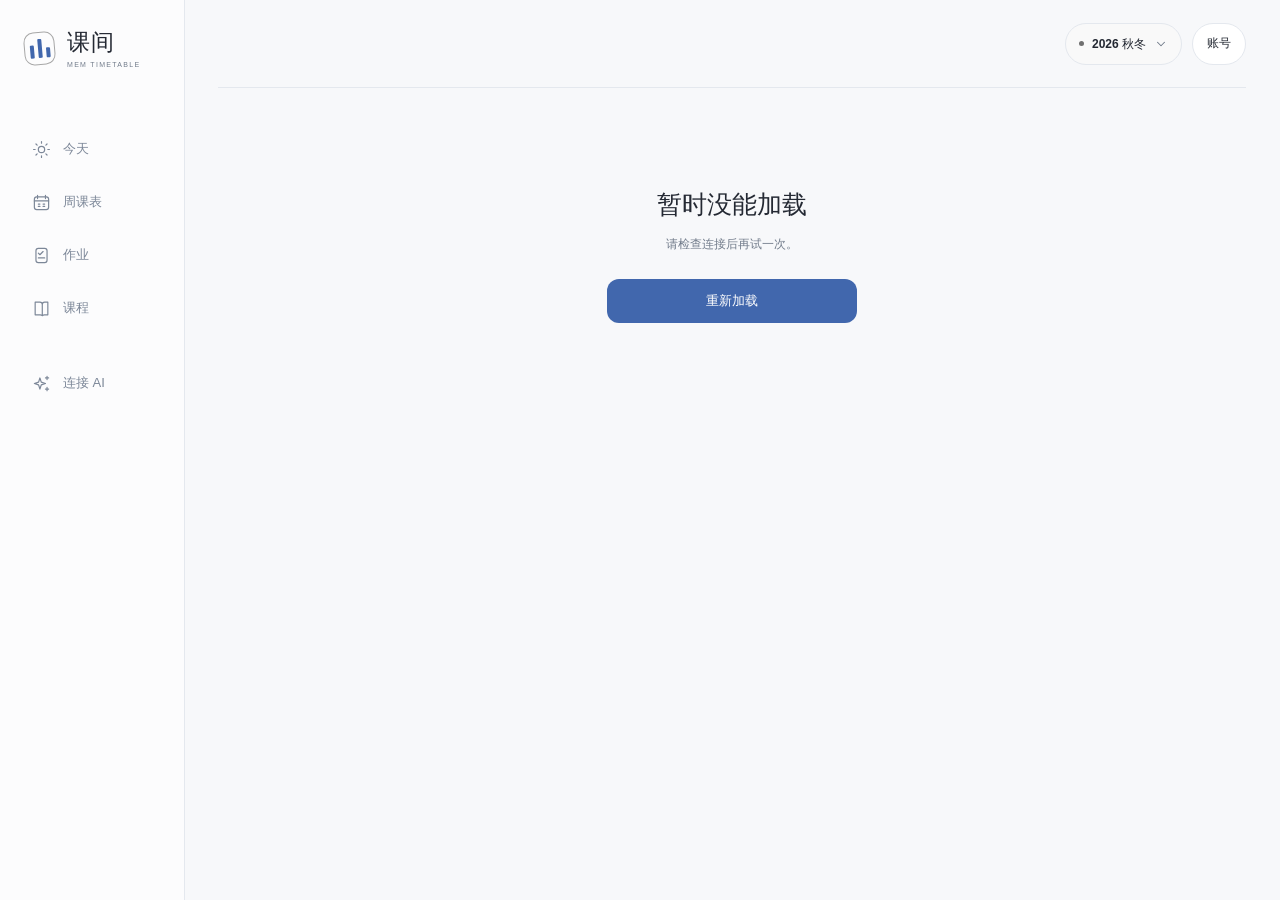
==== public/index.html @ 0477ac17 "Publish classroom assistant source with fictional demo and contribution guide" ====
<!doctype html>
<html lang="zh-CN">
<head>
  <meta charset="utf-8">
  <meta name="viewport" content="width=device-width,initial-scale=1,viewport-fit=cover">
  <meta name="theme-color" content="#f7f8fa">
  <meta name="mobile-web-app-capable" content="yes">
  <meta name="apple-mobile-web-app-capable" content="yes">
  <meta name="apple-mobile-web-app-title" content="课间">
  <meta name="apple-mobile-web-app-status-bar-style" content="default">
  <meta name="description" content="课间，个人课表与作业。">
  <meta name="robots" content="noindex,nofollow">
  <title>课间 · 班级课程助手</title>
  <link rel="icon" href="./icon.svg" type="image/svg+xml">
  <link rel="apple-touch-icon" sizes="180x180" href="./apple-touch-icon.png">
  <link rel="manifest" href="./manifest.webmanifest">
  <link rel="stylesheet" href="./styles.css">
  <link rel="stylesheet" href="./workspace.css">
  <script type="module" src="./app.mjs"></script>
</head>
<body>
  <a class="skip-link" href="#main">跳到内容</a>
  <div class="app-shell">
    <header class="app-header">
      <a href="#today" class="brand" aria-label="课间首页"><span class="brand-symbol" aria-hidden="true"><i></i><i></i><i></i></span><span>课间<small>MEM TIMETABLE</small></span></a>
      <div class="header-actions"><button class="semester-button" id="semester-button" aria-haspopup="dialog"><span class="status-dot"></span><span class="semester-label">2026 秋冬</span><svg class="tiny-chevron" aria-hidden="true" viewBox="0 0 24 24" fill="none"><path d="m6 9 6 6 6-6" stroke="currentColor" stroke-width="1.8" stroke-linecap="round" stroke-linejoin="round"/></svg></button><button id="account-button" class="account-button" data-account>账号</button></div>
    </header>
    <main id="main" tabindex="-1"><div class="loading"><span class="loading-dot"></span><p>正在加载课表…</p></div></main>
    <nav class="bottom-nav" aria-label="主导航">
      <a href="#today" data-route="today"><svg viewBox="0 0 24 24" aria-hidden="true"><circle cx="12" cy="12" r="4"/><path d="M12 2v2m0 16v2M2 12h2m16 0h2M5 5l1.5 1.5m11 11L19 19M5 19l1.5-1.5m11-11L19 5"/></svg><span>今天</span></a>
      <a href="#week" data-route="week"><svg viewBox="0 0 24 24" aria-hidden="true"><rect x="3" y="5" width="18" height="16" rx="3"/><path d="M7 3v4m10-4v4M3 10h18M8 14h2m4 0h2m-8 3h2m4 0h2"/></svg><span>周课表</span></a>
      <a href="#homework" data-route="homework"><svg viewBox="0 0 24 24" aria-hidden="true"><rect x="5" y="3" width="14" height="18" rx="3"/><path d="m8 9 2 2 4-4M8 15h8"/></svg><span>作业</span></a>
      <a href="#courses" data-route="courses"><svg viewBox="0 0 24 24" aria-hidden="true"><path d="M4 4h6a3 3 0 0 1 3 3v14a4 4 0 0 0-3-1H4V4Zm9 3a3 3 0 0 1 3-3h4v16h-4a4 4 0 0 0-3 1"/></svg><span>课程</span></a>
      <a href="#more" data-more aria-haspopup="dialog"><svg viewBox="0 0 24 24" aria-hidden="true"><circle cx="5" cy="12" r="1"/><circle cx="12" cy="12" r="1"/><circle cx="19" cy="12" r="1"/></svg><span>更多</span></a>
      <a href="#ai" data-route="ai" data-ai-nav><svg viewBox="0 0 24 24" aria-hidden="true"><path d="m10 5 1.7 5.3L17 12l-5.3 1.7L10 19l-1.7-5.3L3 12l5.3-1.7L10 5ZM19 3v4m-2-2h4m-2 12v4m-2-2h4"/></svg><span>连接 AI</span></a>
      <a href="#manage" data-route="manage" data-management hidden><svg viewBox="0 0 24 24" aria-hidden="true"><rect x="3" y="3" width="7" height="7" rx="2"/><rect x="14" y="3" width="7" height="7" rx="2"/><rect x="3" y="14" width="7" height="7" rx="2"/><rect x="14" y="14" width="7" height="7" rx="2"/></svg><span>课程管理</span></a>
    </nav>
  </div>
  <dialog id="detail-dialog" aria-labelledby="dialog-title"><div id="dialog-body"></div></dialog>
  <div id="hw-toast" role="status" aria-live="polite" hidden></div>
  <noscript><p>请开启 JavaScript 以查看课程表。</p></noscript>
</body>
</html>
---- public/styles.css ----
:root{--paper:#f7f8fa;--surface:#fdfdfd;--ink:#2a2a2a;--muted:#777777;--line:#e1e1e1;--primary:#252830;--soft:#ebebeb;--accent:#b5b5b5;--radius:22px;font-family:-apple-system,BlinkMacSystemFont,"SF Pro Text","PingFang SC","Microsoft YaHei",sans-serif;color:var(--ink);background:var(--paper);font-synthesis:none;-webkit-font-smoothing:antialiased;text-rendering:optimizeLegibility}
*{box-sizing:border-box}body{margin:0}button,input,a{-webkit-tap-highlight-color:transparent}button,input{font:inherit}button,a{touch-action:manipulation}button{cursor:pointer;color:inherit}button{border:0;background:none}a{color:inherit;text-decoration:none}button:disabled{opacity:.3;cursor:default}button:focus-visible,a:focus-visible,summary:focus-visible,input:focus-visible{outline:3px solid #727272;outline-offset:4px}button:hover:not(:disabled){filter:brightness(.985)}h1,h2,h3,p{margin:0}svg{flex-shrink:0}button{text-align:left}.icon{width:20px;height:20px;vertical-align:middle}.app-shell{width:min(1080px,100%);margin:auto;padding:0 44px}.app-header{display:flex;align-items:center;justify-content:space-between;padding:32px 0 30px;border-bottom:1px solid var(--line)}.brand{display:flex;align-items:center;gap:12px;font-size:23px;font-weight:680;letter-spacing:1px;line-height:1.25}.brand small{display:block;font-size:8px;font-weight:500;letter-spacing:1.7px;margin-top:4px;color:var(--muted)}.brand-symbol{width:35px;height:35px;border:1px solid #a7a7a7;border-radius:10px;display:flex;align-items:flex-end;justify-content:center;gap:4px;padding-bottom:6px;transform:rotate(-5deg)}.brand-symbol i{display:block;width:4px;height:13px;background:var(--primary);border-radius:1px}.brand-symbol i:nth-child(2){height:19px}.brand-symbol i:nth-child(3){height:10px}.semester-button{border:1px solid var(--line);border-radius:50px;background:#f9f9f9;display:flex;align-items:center;gap:8px;padding:10px 13px;min-height:42px;font-size:12px;font-weight:550}.status-dot{width:5px;height:5px;background:#707070;border-radius:50%}.tiny-chevron{font-size:17px;color:var(--muted);margin-top:-4px;margin-left:3px}main{padding-bottom:130px;outline:none}.page-intro{padding:38px 0 27px}.date-eyebrow{display:flex;justify-content:space-between;align-items:center;font-size:12px;color:var(--muted);letter-spacing:.3px;margin-bottom:16px}.date-eyebrow>span:last-child{font-size:11px}.dot-sep{padding:0 9px;color:#a8a8a8}.page-intro h1{font-size:36px;font-weight:630;line-height:1.45;letter-spacing:-1px}.page-intro>p{margin-top:8px;font-size:14px;color:var(--muted);line-height:1.8}.home-layout{display:grid;grid-template-columns:minmax(0,1.12fr) minmax(0,1fr);gap:38px}.next-card{display:block;width:100%;padding:27px 28px 21px;border-radius:var(--radius);background:var(--primary);color:#f1f1f1;box-shadow:0 14px 30px -25px #2a2a2a;position:relative;overflow:hidden;transition:transform .2s}.next-card:hover{transform:translateY(-2px);filter:none!important;background:#30343d}.next-top{display:flex;justify-content:space-between;align-items:center;gap:12px;margin-bottom:24px}.eyebrow{font-size:10px;letter-spacing:1.4px;font-weight:600;color:var(--muted)}.eyebrow.light{color:#d5d5d5;letter-spacing:1px;font-size:12px;font-weight:500}.label-en{font-size:9px;opacity:.55;letter-spacing:1.1px;padding-left:4px}.next-badge{font-size:11px;border:1px solid #7676767d;padding:6px 10px;border-radius:30px;white-space:nowrap;color:#dfdfdf;display:flex;align-items:center;gap:5px}.next-name{display:block;max-width:100%;font-size:27px;line-height:1.5;letter-spacing:.1px;font-weight:600;text-wrap:pretty}.next-date{display:flex;gap:10px;flex-wrap:wrap;font-size:12px;color:#c8c8c8;margin-top:10px}.next-date span+span:before{content:'·';margin-right:10px;opacity:.6}.next-divider{display:block;height:1px;background:#656565a6;margin:27px 0 21px}.next-facts{display:grid;grid-template-columns:1.15fr 1fr;gap:18px}.fact-label{display:flex;gap:5px;align-items:center;color:#bdbdbd;font-size:10px;margin-bottom:8px;letter-spacing:.4px}.fact-label .icon{width:13px;height:13px}.hero-time{font-variant-numeric:tabular-nums;font-size:25px;line-height:1.4;font-weight:450;letter-spacing:-.6px;white-space:nowrap}.hero-time small{font-size:14px;color:#dbdbdb;font-weight:400;display:block;letter-spacing:0;margin-top:0}.hero-place{display:block;font-size:21px;font-weight:500;line-height:1.55;white-space:nowrap;letter-spacing:.1px}.next-bottom{display:flex;align-items:center;justify-content:space-between;margin-top:20px;color:#c2c2c2;font-size:11px}.round-arrow{width:30px;height:30px;border-radius:50%;display:grid;place-items:center;background:#6262624d;color:#dfdfdf}.round-arrow .icon{width:16px;height:16px}.section-heading{display:flex;align-items:center;justify-content:space-between;gap:10px}.section-heading h2,.section-heading h3{font-size:17px;font-weight:600;letter-spacing:-.3px}.section-heading h2 small{font-size:11px;color:var(--muted);font-weight:400;margin-left:10px}.section-heading>span{font-size:12px;color:var(--muted)}.text-link{display:inline-flex;align-items:center;gap:5px;font-size:12px;color:var(--primary);min-height:32px;padding:0}.text-link .icon{width:15px;height:15px}.week-preview{padding-top:2px}.week-date-range{font-size:11px;color:var(--muted);margin-top:6px}.weekend-tiles{display:grid;grid-template-columns:repeat(3,1fr);gap:10px;margin-top:19px}.day-tile{display:flex;flex-direction:column;align-items:center;border:1px solid var(--line);border-radius:14px;background:var(--surface);padding:13px 4px 12px;min-width:0;transition:border-color .15s,transform .15s}.day-tile:hover{border-color:#b5b5b5;transform:translateY(-2px)}.day-tile>span:first-child{font-size:11px;color:var(--muted)}.day-tile strong{font-size:33px;line-height:1.3;font-weight:400;font-family:Georgia,"Times New Roman",serif;font-variant-numeric:lining-nums tabular-nums;margin-top:6px}.tile-dots{display:flex;gap:4px;height:13px;align-items:center;margin-top:4px}.tile-dots i,.strip-dots i{height:4px;width:4px;border-radius:50%}.day-tile small{font-size:10px;color:var(--muted);margin-top:5px}.today-tile{border-color:#676767;background:#eeeeee}.quiet-caption{font-size:10px;color:#909090;margin-top:13px;line-height:1.7;text-align:center}.quiet-caption span{margin:0 8px}.online-notice{display:flex;align-items:center;gap:13px;width:100%;margin-top:27px;padding:20px 0;border-top:1px solid var(--line);border-bottom:1px solid var(--line)}.notice-icon{display:grid;place-items:center;width:38px;height:38px;background:#e8e8e8;border-radius:12px;color:#6d6d6d}.notice-icon .icon{width:19px;height:19px}.online-notice>span:nth-child(2){flex:1;min-width:0}.online-notice strong{font-size:13px;font-weight:550;display:block}.online-notice small{font-size:11px;color:var(--muted);display:block;margin-top:5px}.online-notice>.icon{width:14px;height:14px;color:#9e9e9e}.source-footer{margin-top:21px;font-size:10px;color:#939393;line-height:1.8}.source-footer span{font-size:9px;color:#9f9f9f}.bottom-nav{position:fixed;bottom:max(20px,env(safe-area-inset-bottom));left:50%;transform:translateX(-50%);z-index:20;display:flex;width:360px;border:1px solid #e3e3e3d6;border-radius:23px;background:#fdfdfdee;backdrop-filter:blur(16px);box-shadow:0 10px 40px -18px #2929293b;padding:7px 14px;gap:9px}.bottom-nav>a{flex:1;display:flex;flex-direction:column;justify-content:center;align-items:center;gap:5px;min-height:49px;color:#909090;border-radius:14px;font-size:10px;font-weight:500;transition:background .15s,color .15s}.bottom-nav svg{width:20px;height:20px;stroke:currentColor;stroke-width:1.5;stroke-linecap:round;stroke-linejoin:round;fill:none}.bottom-nav>a.active{background:#edf2ff;color:#315fc4}.bottom-nav>a.active svg{stroke-width:1.9}.heading-dot{color:#959595;margin-left:3px}.week-intro .eyebrow,.courses-intro .eyebrow{margin-bottom:8px;font-size:9px;letter-spacing:1.9px}.week-toolbar{display:flex;justify-content:space-between;align-items:center;padding:14px 0 20px;border-bottom:1px solid var(--line);gap:10px}.week-toolbar>div:first-child>strong{font-size:17px;font-weight:550;display:block;letter-spacing:-.3px}.week-toolbar>div:first-child>span{font-size:11px;color:var(--muted);display:block;margin-top:8px}.week-controls{display:flex;align-items:center;gap:4px}.icon-button{height:40px;width:40px;display:inline-flex;align-items:center;justify-content:center;flex-shrink:0;border-radius:50%}.icon-button:hover{background:#e6e6e6}.icon-button .icon{width:18px;height:18px}.plain-button{height:40px;font-size:12px;white-space:nowrap;padding:0 8px}.day-strip{display:grid;grid-template-columns:repeat(7,minmax(0,1fr));gap:8px;padding:19px 0 23px;border-bottom:1px solid var(--line)}.strip-day{border:1px solid transparent;border-radius:14px;min-height:91px;display:flex;flex-direction:column;align-items:center;justify-content:center;gap:9px}.strip-day>span:first-child{font-size:11px;color:var(--muted)}.strip-day strong{font-size:23px;font-weight:450;line-height:1.1;font-variant-numeric:tabular-nums}.strip-day.is-today{border-color:#bababa}.strip-day.selected{background:#315fc4;color:#fff;border-color:#315fc4}.strip-day.selected>span:first-child{color:#cccccc}.strip-day:hover:not(.selected){background:#ededed}.strip-dots{display:flex;align-items:center;justify-content:center;gap:3px;height:5px}.strip-dots i{background:var(--dot-color)}.strip-day.selected .strip-dots i{background:#d0d0d0}.strip-dots i.no-dot{visibility:hidden}.week-list-label{display:flex;align-items:center;justify-content:space-between;margin:21px 0 9px;font-size:12px;color:var(--muted)}.week-list-label b{margin-left:10px;font-size:11px;font-weight:400;color:#949494}.filter-pill{border:1px solid var(--line);border-radius:20px;padding:7px 14px;font-size:11px;min-height:33px}.filter-pill.selected{background:#edf2ff;border-color:#edf2ff;color:#315fc4}.agenda-group{display:grid;grid-template-columns:135px minmax(0,1fr);border-bottom:1px solid var(--line);padding:24px 0}.agenda-date{display:flex;flex-wrap:wrap;gap:7px;align-content:flex-start;align-items:center}.agenda-date>span:first-child{width:100%;font-family:Georgia,serif;font-size:26px;color:#686868;letter-spacing:0;font-weight:400}.agenda-date>span:first-child span{font-size:15px;padding:0 4px;color:#ababab}.agenda-date h2{font-size:12px;font-weight:500;margin-top:5px}.agenda-date>small{display:block;width:100%;color:#909090;font-size:10px;margin-top:3px}.today-badge{font-size:9px;background:var(--soft);color:var(--primary);padding:3px 6px;border-radius:5px}.lesson-row{display:flex;width:100%;min-width:0;padding:15px 3px;gap:15px;align-items:stretch;border-radius:8px;transition:background .15s}.lesson-row+.lesson-row{border-top:1px solid #e4e4e480}.lesson-row:hover{background:#eeeeee50}.lesson-time{display:flex;flex-direction:column;align-items:flex-start;gap:6px;width:45px;flex-shrink:0;font-variant-numeric:tabular-nums;padding-top:2px}.lesson-time strong{font-size:15px;font-weight:550;letter-spacing:-.4px}.lesson-time small{font-size:11px;color:#8e8e8e}.lesson-line{width:3px;background:var(--course-color);opacity:.65;flex-shrink:0;border-radius:4px;min-height:53px}.lesson-info{flex:1;min-width:0}.lesson-title{display:block;font-size:16px;font-weight:550;line-height:1.55;letter-spacing:-.3px;overflow-wrap:anywhere}.lesson-meta{display:flex;align-items:center;flex-wrap:wrap;gap:6px;font-size:11px;color:var(--muted);margin-top:7px;line-height:1.5}.lesson-meta>span{color:#a1a1a1}.lesson-extra{display:block;font-size:10px;color:#999999;margin-top:5px}.lesson-tail{color:#a3a3a3;display:flex;align-items:center;justify-content:center;width:15px;flex-shrink:0}.lesson-tail .icon{width:15px;height:15px}.is-past{opacity:.58}.live-label{font-size:10px;color:var(--primary);writing-mode:vertical-rl;letter-spacing:1px}.live-dot{width:5px;height:5px;background:#c0c0c0;border-radius:50%}.today-agenda{margin-top:20px}.today-agenda .lesson-row{padding:17px 0}.today-agenda .lesson-title{font-size:14px}.today-agenda .section-heading{padding:8px 0}.semester-jump{display:flex;align-items:center;gap:9px;width:100%;padding:22px 0;color:var(--muted);font-size:11px}.semester-jump .icon{width:16px;height:16px}.semester-jump span{flex:1}.empty-state{text-align:center;padding:55px 20px 45px}.empty-symbol{display:grid;place-items:center;width:64px;height:64px;border:1px solid #d8d8d8;border-radius:50%;margin:0 auto 21px;background:#efefef;color:#8b8b8b;transform:rotate(-7deg)}.empty-symbol .icon{width:28px;height:28px}.empty-state h2{font-size:22px;font-weight:500}.empty-state p{font-size:12px;color:var(--muted);line-height:1.9;margin:12px 0 23px}.secondary-button,.primary-button{display:flex;align-items:center;justify-content:center;gap:8px;border-radius:12px;min-height:47px;font-size:12px;padding:12px 18px;font-weight:500}.secondary-button{border:1px solid #d5d5d5;background:#efefef}.primary-button{background:var(--primary);color:#f3f3f3;width:100%}.primary-button .icon,.secondary-button .icon{width:17px;height:17px}.empty-state .secondary-button{margin:auto;width:fit-content}.no-week{padding:28px 8px;text-align:center;border:1px solid var(--line);border-radius:16px;margin-top:20px}.empty-calendar{color:#8e8e8e}.no-week p{font-size:12px;color:var(--muted);margin:12px 0}.finished-panel{border:1px solid #d9d9d9;border-radius:var(--radius);padding:33px 26px;background:#ebebeb}.finished-panel>.icon{height:30px;width:30px;color:#808080}.finished-panel h2{font-size:27px;margin:25px 0 13px;font-weight:550}.finished-panel p{font-size:13px;line-height:1.9;color:var(--muted)}.finished-panel .text-link{margin-top:20px}.courses-intro h1{font-size:32px}.courses-layout{display:grid;grid-template-columns:minmax(0,1fr) 265px;gap:50px}.search-box{display:flex;align-items:center;gap:10px;padding:12px 15px;border:1px solid var(--line);border-radius:13px;background:var(--surface);min-height:47px}.search-box .icon{width:17px;height:17px;color:#8c8c8c}.search-box input{border:none;background:transparent;width:100%;min-width:0;outline:none;color:var(--ink);font-size:13px;line-height:1.5}.search-box input::placeholder{color:#999999}.search-box:focus-within{border-color:#858585;box-shadow:0 0 0 2px #85858520}.search-box input:focus-visible{outline:none}.course-list{margin-top:14px}.course-item{display:flex;align-items:center;width:100%;padding:24px 0;border-bottom:1px solid var(--line);gap:14px}.course-monogram{height:43px;width:43px;border-radius:12px;background:var(--course-soft);color:var(--course-color);display:grid;place-items:center;font-size:18px;font-family:"Songti SC","STSong",serif;flex-shrink:0}.course-body{min-width:0;flex:1}.course-item-title{font-size:15px;font-weight:550;display:block;line-height:1.5}.course-item-meta{font-size:11px;color:var(--muted);margin-top:6px;display:flex;align-items:center;flex-wrap:wrap;gap:7px;line-height:1.5}.course-item-meta>span{color:#b4b4b4}.course-next{font-size:10px;color:#919191;margin-top:8px;display:block}.course-item-tail{display:flex;flex-direction:column;align-items:flex-end;gap:14px;flex-shrink:0}.course-item-tail .icon{width:14px;height:14px;color:#aaaaaa}.course-item-tail small{font-size:9px;color:#929292;white-space:nowrap}.semester-summary{padding:24px;border-radius:18px;background:#ececec;height:fit-content}.summary-numbers{margin-top:20px}.summary-numbers strong{font-family:Georgia,serif;font-size:50px;font-weight:400;line-height:1.3;color:#4a4a4a}.summary-numbers strong>span{font-family:-apple-system,BlinkMacSystemFont,sans-serif;font-size:16px;color:#8f8f8f;margin-left:9px}.summary-numbers p{font-size:11px;color:var(--muted);margin-top:5px}.progress-track{height:4px;overflow:hidden;border-radius:10px;background:#dadada;margin:19px 0}.progress-track i{height:100%;display:block;background:#7e7e7e}.summary-note{font-size:10px;line-height:1.9;color:#8b8b8b}.semester-summary .secondary-button{margin-top:24px;width:100%;padding:11px 9px}.export-caption{font-size:9px;line-height:1.8;color:#959595;margin-top:9px;text-align:center}.search-empty{padding:38px 12px;text-align:center}.search-empty h2{font-size:18px;font-weight:500}.search-empty p{font-size:12px;color:var(--muted);margin-top:10px}.loading{min-height:400px;display:flex;align-items:center;justify-content:center;gap:9px;color:var(--muted);font-size:13px}.loading-dot{width:7px;height:7px;border-radius:50%;background:#808080;animation:pulse 1s alternate infinite}.error-state{padding-top:80px}.error-state h1{font-size:25px;margin-top:20px}.error-state .primary-button{max-width:250px;margin:auto}.skip-link{position:fixed;top:-60px;left:20px;background:var(--primary);color:white;padding:12px;z-index:100}.skip-link:focus{top:12px}
dialog{border:1px solid #dfdfdf;border-radius:26px;background:var(--surface);color:var(--ink);width:min(520px,calc(100% - 32px));max-height:calc(100dvh - 60px);padding:0;box-shadow:0 24px 80px #21212133;overscroll-behavior:contain}dialog::backdrop{background:#1d1d1d55;backdrop-filter:blur(3px)}body.dialog-open{overflow:hidden}.course-detail,.semester-detail{padding:17px 27px 25px}.dialog-top{display:flex;align-items:center;justify-content:space-between;padding-bottom:16px}.dialog-top .eyebrow{font-size:11px;letter-spacing:1px}.dialog-top .icon-button{background:#eeeeee;width:34px;height:34px}.detail-heading .course-monogram{margin-bottom:16px;width:42px;height:42px}.detail-heading h2{font-size:26px;font-weight:600;line-height:1.5;letter-spacing:-.7px}.detail-heading>p{font-size:12px;color:var(--muted);margin-top:10px}.detail-heading>p>span:not(.online-tag){margin:0 8px;color:#acacac}.selected-lesson{padding:18px;border:1px solid var(--line);border-radius:15px;margin-top:23px;background:var(--course-soft)}.selected-top{display:flex;align-items:center;justify-content:space-between;gap:8px;font-size:11px;color:#6a6a6a}.selected-top small{font-size:10px;white-space:nowrap}.selected-lesson>strong{display:block;font-size:28px;line-height:1.5;font-weight:500;letter-spacing:-.5px;margin:12px 0 5px;font-variant-numeric:tabular-nums}.selected-lesson>p{font-size:13px;display:flex;align-items:center;gap:5px}.selected-lesson>p>.icon{width:14px;height:14px;color:var(--course-color)}.practice-explanation{font-size:11px;color:#727272;line-height:1.9;display:block;margin-top:10px}.practice-panel>strong{font-size:23px}.meeting-section{margin-top:27px}.meeting-section .section-heading h3{font-size:14px}.meeting-section .section-heading>span{font-size:10px}.meeting-grid{display:grid;grid-template-columns:1fr 1fr;gap:9px;margin-top:14px}.meeting-date{padding:12px;border:1px solid var(--line);background:#f9f9f9;border-radius:10px;display:flex;align-items:center;justify-content:space-between;gap:5px;min-width:0}.meeting-date.chosen{border-color:var(--course-color);background:var(--course-soft)}.meeting-date strong{font-size:19px;font-weight:500;font-variant-numeric:tabular-nums;display:block}.meeting-date small{font-size:9px;color:var(--muted);display:block;margin-top:4px}.meeting-label{font-size:10px;color:var(--muted);display:flex;align-items:center;gap:3px;white-space:nowrap}.meeting-label .icon{width:12px;height:12px}.meeting-date.past{opacity:.5}.source-note{border-top:1px solid var(--line);margin-top:24px;padding-top:15px}.source-note summary{font-size:11px;cursor:pointer;line-height:2}.source-note summary>span{font-size:9px;color:#929292;margin-left:9px}.source-note p{font-size:11px;line-height:1.9;color:var(--muted);margin-top:10px;padding:11px 13px;background:#f2f2f2;border-radius:8px}.export-course{margin-top:22px}.detail-footnote{font-size:9px;color:#929292;text-align:center;line-height:1.8;margin-top:13px}.online-tag{font-size:10px;background:#eeeeee;border-radius:5px;padding:4px 6px;margin-left:9px;color:#767676}.online-detail{padding:26px 22px;background:var(--course-soft);border-radius:16px;margin-top:24px;text-align:center}.online-detail>.icon{width:32px;height:32px;color:var(--course-color)}.online-detail h3{font-size:17px;font-weight:500;margin:15px 0 10px}.online-detail p{font-size:12px;color:var(--muted);line-height:1.9}.no-dates{font-size:11px;color:var(--muted);line-height:1.8;margin-top:14px}.semester-detail h2{font-size:29px;font-weight:580;letter-spacing:-.8px;line-height:1.5}.semester-subtitle{font-size:11px;color:var(--muted);margin-top:11px}.semester-week-list{margin-top:21px}.semester-week-list>button{display:flex;align-items:center;gap:14px;width:100%;padding:18px 0;border-bottom:1px solid var(--line)}.week-index{font-family:Georgia,serif;font-size:23px;color:#999999;width:28px;flex-shrink:0}.semester-week-list>button>span:nth-child(2){flex:1;min-width:0}.semester-week-list strong{font-size:13px;display:block;font-weight:500;line-height:1.6}.semester-week-list small{display:block;font-size:10px;color:var(--muted);margin-top:5px}.semester-week-list .icon{width:15px;height:15px;color:#9f9f9f}.semester-note{font-size:10px;line-height:1.9;color:#8f8f8f;margin:18px 0 22px}@keyframes pulse{from{opacity:.4}to{opacity:1}}@media(min-width:800px){.next-card{min-height:357px}.home-secondary{padding-top:0}.home-layout .source-footer{text-align:right}.week-toolbar{padding-top:9px}.day-strip{max-width:700px;gap:16px;margin:auto}.week-list-label{padding-top:3px}.agenda-lessons>.lesson-row:first-child{padding-top:0}.agenda-lessons>.lesson-row:last-child{padding-bottom:0}.week-intro{padding-bottom:24px}.courses-intro{padding-bottom:28px}.course-item-title{font-size:16px}.course-item{padding:25px 0}.today-agenda .lesson-row{padding:16px 0}}
@media(max-width:799px){.app-shell{max-width:540px;padding:0 24px}.app-header{padding:25px 0 21px}.brand{font-size:21px;gap:10px}.brand-symbol{height:33px;width:33px}.semester-button{padding:8px 11px;font-size:11px;min-height:38px}.home-layout{display:block}.page-intro{padding:27px 0 23px}.page-intro h1{font-size:31px;letter-spacing:-.8px}.date-eyebrow{font-size:11px;margin-bottom:13px}.date-eyebrow>span:last-child{font-size:10px}.page-intro>p{font-size:12px;margin-top:7px}.home-primary{margin-bottom:21px}.next-card{padding:23px 23px 19px;border-radius:20px}.next-top{margin-bottom:22px}.next-name{font-size:26px}.next-date{font-size:11px;gap:9px}.next-divider{margin:24px 0 19px}.next-facts{grid-template-columns:1.1fr 1fr;gap:15px}.hero-time{font-size:27px}.hero-place{font-size:21px;letter-spacing:-.4px}.next-bottom{margin-top:18px;font-size:10px}.week-preview{padding-top:3px}.section-heading h2{font-size:16px}.weekend-tiles{margin-top:17px;gap:11px}.day-tile{border-radius:13px;padding-top:11px;padding-bottom:10px}.day-tile strong{font-size:31px}.day-tile small{font-size:9px}.quiet-caption{font-size:9px;margin-top:11px}.online-notice{margin-top:20px;padding:18px 0}.source-footer{font-size:9px;line-height:1.9;margin-top:19px;text-align:center}.source-footer span{font-size:9px}.bottom-nav{width:calc(100% - 36px);max-width:380px;bottom:max(13px,env(safe-area-inset-bottom));border-radius:21px;padding:6px 12px;gap:9px}.bottom-nav>a{min-height:49px}.week-intro .eyebrow,.courses-intro .eyebrow{font-size:8px;letter-spacing:1.6px}.week-toolbar{padding:6px 0 18px;gap:3px}.week-toolbar>div:first-child>strong{font-size:14px;letter-spacing:-.4px}.week-toolbar>div:first-child>span{font-size:10px;margin-top:7px}.week-controls{gap:0}.week-controls .icon-button{width:31px;height:38px}.week-controls .plain-button{font-size:10px;padding:0 4px}.day-strip{gap:3px;padding:16px 0 18px}.strip-day{border-radius:12px;min-height:77px;gap:8px}.strip-day strong{font-size:20px}.strip-day>span:first-child{font-size:10px}.strip-dots{gap:2px}.strip-dots i{height:3px;width:3px}.week-list-label{font-size:11px;margin:18px 0 3px}.week-list-label b{font-size:10px}.agenda-group{display:block;padding:23px 0 12px}.agenda-date{display:flex;flex-wrap:nowrap;margin-bottom:14px;gap:8px;align-items:center}.agenda-date>span:first-child{width:auto;font-size:22px;line-height:1.1;white-space:nowrap}.agenda-date>span:first-child span{padding:0 2px;font-size:13px}.agenda-date h2{margin:0 0 0 3px;font-size:11px}.agenda-date>small{width:auto;margin:0 0 0 auto;font-size:10px}.lesson-row{gap:11px;padding:13px 0;min-height:88px}.lesson-time{width:43px;gap:6px}.lesson-time strong{font-size:14px}.lesson-time small{font-size:10px}.lesson-title{font-size:15px;letter-spacing:-.2px}.lesson-meta{font-size:10px;gap:5px;margin-top:6px}.lesson-extra{font-size:9px;margin-top:4px}.lesson-tail{width:13px}.lesson-tail .icon{width:13px}.lesson-line{min-height:57px;width:3px;opacity:.58}.semester-jump{font-size:10px;padding-top:23px}.courses-intro h1{font-size:28px;letter-spacing:-1px}.courses-layout{display:flex;flex-direction:column;gap:25px}.search-box{padding:11px 13px}.search-box input{font-size:12px}.course-item{gap:12px;padding:20px 0}.course-item-title{font-size:14px;line-height:1.6}.course-monogram{height:39px;width:39px;font-size:17px;border-radius:11px}.course-item-meta{font-size:10px;gap:6px}.course-next{font-size:9px;margin-top:7px}.course-item-tail small{font-size:9px}.course-list{margin-top:9px}.semester-summary{padding:21px;display:grid;grid-template-columns:1fr 1fr;gap:0 18px}.semester-summary>.eyebrow{grid-column:1/-1}.summary-numbers{margin-top:10px;grid-row:2/4}.summary-numbers strong{font-size:43px}.summary-numbers p{font-size:10px}.semester-summary .progress-track{grid-column:2;margin:22px 0 12px;height:3px}.summary-note{font-size:9px;grid-column:2}.semester-summary .secondary-button{grid-column:1/-1;margin-top:20px}.export-caption{grid-column:1/-1;font-size:9px}.course-detail,.semester-detail{padding:14px 22px 24px}.detail-heading h2{font-size:25px}.selected-lesson{padding:16px}.selected-lesson>strong{font-size:26px}.meeting-date{padding:11px 10px;gap:3px}.meeting-date strong{font-size:18px}.meeting-label{font-size:9px}.meeting-date small{font-size:9px}.selected-top{font-size:10px}.selected-top small{font-size:9px}.semester-detail h2{font-size:28px}.semester-week-list strong{font-size:12px}.semester-week-list>button{gap:11px;padding:17px 0}.semester-week-list small{font-size:9px}.online-detail p{font-size:11px}dialog{width:100%;max-width:540px;max-height:91dvh;margin:auto auto 0;border-radius:26px 26px 0 0;border-bottom:none}.course-detail,.semester-detail{padding-bottom:calc(24px + env(safe-area-inset-bottom))}main{padding-bottom:118px}.empty-state{padding:45px 7px}.empty-state p{font-size:11px}.no-dates{font-size:10px}}
@media(max-width:359px){.app-shell{padding:0 18px}.page-intro h1{font-size:28px}.next-card{padding:21px 20px 17px}.next-name{font-size:24px}.hero-time{font-size:25px}.hero-place{font-size:19px}.semester-button{font-size:10px;gap:6px}.brand{font-size:20px}.brand-symbol{width:30px}.week-toolbar>div:first-child>strong{font-size:12px}.week-toolbar .icon-button{width:27px}.courses-intro h1{font-size:25px}.lesson-title{font-size:14px}.course-detail,.semester-detail{padding-left:18px;padding-right:18px}.meeting-date strong{font-size:16px}.selected-top{font-size:9px}.selected-top small{font-size:8px}.course-monogram{height:35px;width:35px}}
@media(prefers-reduced-motion:reduce){*,*::before,*::after{animation:none!important;transition:none!important;scroll-behavior:auto!important}}

/* Keep useful secondary information legible at a phone's natural size. */
@media(max-width:799px){
 .semester-button{font-size:12px}.date-eyebrow{font-size:12px}.date-eyebrow>span:last-child{font-size:11px}
 .page-intro>p{font-size:13px}.next-date{font-size:12px}.fact-label{font-size:11px}.next-bottom{font-size:11px}
 .week-date-range,.quiet-caption{font-size:11px}.day-tile small{font-size:11px}.online-notice strong{font-size:14px}.online-notice small{font-size:12px}
 .week-toolbar>div:first-child>span{font-size:11px}.week-toolbar .plain-button{font-size:11px}
 .strip-day>span:first-child{font-size:11px}.week-list-label,.week-list-label b{font-size:12px}
 .agenda-date h2{font-size:12px}.agenda-date>small{font-size:11px}.lesson-time strong{font-size:16px}.lesson-time small{font-size:12px}
 .lesson-time{width:46px}.lesson-title{font-size:16px}.lesson-meta{font-size:12px}.lesson-extra{font-size:11px}
 .course-item-title{font-size:15px}.course-item-meta{font-size:12px}.course-next{font-size:11px}.course-item-tail small{font-size:10px}
 .meeting-date small,.meeting-label,.selected-top small{font-size:10px}.selected-top{font-size:11px}
 .source-note summary,.source-note p{font-size:12px}.source-note summary>span{font-size:10px}
 .semester-week-list strong{font-size:13px}.semester-week-list small{font-size:11px}
 .semester-note,.export-caption,.source-footer,.detail-footnote{font-size:10px}
 .summary-note{font-size:10px}.search-box input{font-size:14px}
 .bottom-nav>a{font-size:11px;min-height:50px}
}
@media(max-width:359px){.semester-button{font-size:11px}.date-eyebrow{font-size:11px}.date-eyebrow>span:last-child{font-size:10px}.lesson-title{font-size:15px}.lesson-meta{font-size:11px}.course-item-title{font-size:14px}.course-item-meta{font-size:11px}.selected-top{font-size:10px}.meeting-label{font-size:9px}}

/* Seven-day timetable: whitespace between periods, faint day separators only. */
.week-intro{display:flex;justify-content:space-between;align-items:center;gap:12px}
.view-switch{display:flex;background:#e9ebef;padding:3px;border-radius:11px;flex-shrink:0}
.view-switch button{padding:8px 15px;min-height:36px;font-size:12px;color:#737985;border-radius:8px;text-align:center}
.view-switch button[aria-pressed=true]{background:#fff;color:#252830;box-shadow:0 1px 4px #2528300b}
.week-toolbar{border-bottom:0;padding-bottom:17px}
.week-status{display:inline-block;margin-left:12px;color:#586477}
.campus-shortcut{width:100%;display:flex;align-items:center;justify-content:space-between;background:#edf1f8;color:#53647e;border-radius:12px;padding:13px 16px;margin:0 0 22px;font-size:12px;min-height:44px}
.campus-shortcut strong{font-weight:550;color:#364b6b;margin-left:12px;font-variant-numeric:tabular-nums}.campus-shortcut .icon{width:16px;height:16px}
.timetable{display:grid;grid-template-columns:66px repeat(7,minmax(0,1fr));margin:0 -4px;isolation:isolate}
.grid-corner{display:flex;flex-direction:column;align-items:center;justify-content:center;padding-bottom:13px;font-size:10px;line-height:1.6;color:#858d9b;letter-spacing:1px}
.grid-heading{padding:0 4px 13px;min-width:0;text-align:center}
.grid-date{display:flex;flex-direction:column;align-items:center;justify-content:center;gap:9px;min-height:64px;width:100%;padding:5px 0;border-radius:11px;position:relative}
.grid-date>span{font-size:12px;color:#808692;white-space:nowrap}.grid-date strong{font-size:21px;font-weight:500;font-variant-numeric:tabular-nums}
.grid-date.is-today{color:#315fc4}.grid-date.is-today>span{color:#315fc4}.grid-date i{position:absolute;bottom:0;width:4px;height:4px;border-radius:50%;background:#315fc4}
.grid-date.selected{background:#edf2ff;color:#315fc4}.grid-date.selected>span{color:#315fc4}
.grid-period{color:#7e8795;display:flex;flex-direction:column;align-items:center;justify-content:center;gap:11px;min-width:0;padding-right:5px}
.grid-period-label{font-size:12px;letter-spacing:1px;white-space:nowrap}
.grid-period-time{display:flex;flex-direction:column;align-items:center;gap:5px;font-size:11px;font-variant-numeric:tabular-nums;line-height:1.2;letter-spacing:-.2px;white-space:nowrap}
.period-range{height:6px;width:1px;background:#7e879540}
.grid-cell{min-width:0;min-height:144px;border-left:1px solid #25283008;padding:7px 5px;display:flex;flex-direction:column;gap:7px}
.grid-cell.selected-day{background:#315fc403}
.grid-lesson{display:flex;flex-direction:column;align-items:flex-start;gap:8px;padding:14px 11px;border-radius:12px;min-height:130px;width:100%;background:var(--course-soft);color:var(--course-color);transition:transform .15s;min-width:0;overflow-wrap:anywhere}
.grid-lesson:hover{transform:translateY(-2px)}.grid-lesson strong{font-size:14px;font-weight:600;line-height:1.6;display:block;word-break:normal}
.grid-lesson strong>span{display:inline}
.grid-teacher{font-size:12px;line-height:1.6;opacity:.9;word-break:keep-all}
.grid-exception{font-size:11px;font-weight:550;line-height:1.5;font-variant-numeric:tabular-nums;white-space:nowrap}.grid-exception>span{display:block;font-size:10px;font-weight:400}
.grid-place{margin-top:auto;font-size:11px;line-height:1.6;opacity:.9}.grid-place>span{display:inline}.grid-room{font-variant-numeric:tabular-nums}.grid-lesson.past{opacity:.66}
.recurrence-caption{font-size:11px;line-height:1.8;color:#848b97;margin-top:10px}
.campus-card{display:flex;align-items:center;gap:14px;width:100%;padding:20px 0;text-align:left;min-height:100px}
.campus-icon{display:grid;place-items:center;background:#ebedf2;border-radius:12px;width:42px;height:42px;flex-shrink:0;color:#637188}.campus-icon .icon{width:19px;height:19px}
.campus-card>span:nth-child(2){flex:1;min-width:0}.campus-card small{display:block;font-size:11px;color:#7b8290;margin-bottom:6px}.campus-card strong{font-size:17px;font-weight:550;display:block;line-height:1.6}.campus-card>span>span{display:block;font-size:11px;color:#89909c;margin-top:5px}.campus-card>.icon{width:15px;height:15px;color:#949ba5}
.weekend-tiles{grid-template-columns:repeat(var(--tile-count,3),minmax(0,1fr))}
.recurrence-note{padding:18px 0 0}.recurrence-note strong{font-size:13px;font-weight:550}.recurrence-note p{font-size:12px;line-height:1.8;color:var(--muted);margin-top:8px}.selected-lesson>strong.pending-time{font-size:22px;line-height:1.6}
@media(max-width:799px){
 .week-intro{padding-bottom:19px}.week-intro h1{font-size:29px}.view-switch button{padding:7px 13px;min-height:34px}
 .week-status{margin-left:8px;font-size:10px}.week-toolbar{padding-top:2px;padding-bottom:15px}
 .campus-shortcut{padding:11px 13px;margin-bottom:16px;font-size:11px;border-radius:10px}.campus-shortcut strong{margin-left:8px}
 .timetable{grid-template-columns:46px repeat(7,minmax(0,1fr));margin:0 -16px}
 .grid-corner{padding-right:4px;padding-bottom:10px;font-size:9px}
 .grid-heading{padding:0 1px 10px}.grid-date{min-height:62px;gap:7px;border-radius:9px}.grid-date>span{font-size:11px}.grid-date strong{font-size:18px}
 .grid-period{gap:9px;padding-right:4px}.grid-period-label{font-size:10px;letter-spacing:.5px}.grid-period-time{font-size:9px;gap:4px}
 .grid-cell{min-height:128px;padding:5px 2px;gap:5px}
 .grid-lesson{padding:9px 4px;min-height:118px;gap:6px;border-radius:8px}.grid-lesson strong{font-size:12px;line-height:1.5;letter-spacing:0;font-weight:550}
 .grid-lesson strong>span{display:block}.grid-lesson strong>span.long-title{font-size:10.5px;letter-spacing:-.35px;white-space:nowrap}
 .grid-teacher{font-size:10.5px;line-height:1.6;letter-spacing:-.2px}
 .grid-place{display:block;font-size:10.5px;line-height:1.55;opacity:1}.grid-place>span{display:block}.grid-building{white-space:nowrap;letter-spacing:-.5px}
 .grid-exception{font-size:10px;letter-spacing:-.4px}.grid-exception>span{font-size:9px}
 .recurrence-caption{font-size:10px;margin-top:5px}.campus-card{gap:12px;padding:18px 0 8px}.campus-card strong{font-size:16px}.home-primary{margin-bottom:23px}
 .weekend-tiles{gap:8px}.day-tile strong{font-size:29px}.day-tile{padding-left:2px;padding-right:2px}.selected-lesson>strong.pending-time{font-size:20px}
 .week-controls .icon-button{height:44px}.week-controls .plain-button{height:44px}
}
@media(max-width:359px){
 .timetable{margin-left:-14px;margin-right:-14px;grid-template-columns:40px repeat(7,minmax(0,1fr))}
 .grid-period{padding-right:3px}.grid-period-time{font-size:9px;letter-spacing:-.4px}
 .grid-cell{padding-left:1px;padding-right:1px}.grid-lesson{padding-left:2px;padding-right:2px}
 .grid-lesson strong>span.long-title{font-size:10px;letter-spacing:-.7px}
 .grid-teacher,.grid-place{font-size:10px;letter-spacing:-.5px}
 .week-status{display:block;margin-left:0;margin-top:4px}.campus-card strong{font-size:14px}.view-switch button{padding-left:11px;padding-right:11px}
}

/* Compact mobile navigation follows the visible viewport, not a guessed WeChat toolbar height. */
.app-shell{padding-top:env(safe-area-inset-top,0px)}
.install-entry{display:flex;align-items:center;justify-content:center;gap:7px;min-height:44px;margin:14px auto 0;color:#707b8c;font-size:12px}
.install-entry .icon{width:16px;height:16px}
.install-detail{padding:20px 28px 28px}.install-icon{display:block;border-radius:15px;margin:4px 0 18px}
.install-detail h2{font-size:24px;line-height:1.5;font-weight:600}.install-lead{font-size:13px;color:#7a8390;margin-top:8px;line-height:1.8}
.install-steps{padding-left:20px;margin:24px 0 18px;font-size:14px;line-height:1.9}.install-steps li+li{margin-top:13px}.install-steps strong{font-weight:550}
.install-note{font-size:12px;line-height:1.8;color:#7a8390;margin-bottom:18px}.install-detail .primary-button{width:100%;justify-content:center}
.copy-status{font-size:12px;line-height:1.7;color:#596b8b;min-height:21px;margin-top:10px;text-align:center}
.install-url{display:block;text-align:center;word-break:break-all;font-size:11px;line-height:1.7;color:#808896;margin-top:4px;text-decoration:underline;text-underline-offset:3px}
@media(max-width:799px){
 .bottom-nav{bottom:calc(var(--viewport-bottom,0px) + max(8px,env(safe-area-inset-bottom,0px)));width:calc(100% - 24px);padding:4px 6px;gap:4px;border-radius:18px;box-shadow:0 6px 24px -14px #29292930}
 .bottom-nav>a{flex-direction:row;gap:6px;min-height:44px;border-radius:13px;font-size:12px;white-space:nowrap}
 .bottom-nav svg{width:18px;height:18px}
 .keyboard-open .bottom-nav{visibility:hidden;pointer-events:none}
 main{padding-bottom:calc(86px + env(safe-area-inset-bottom,0px))}
 html{scroll-padding-bottom:calc(76px + env(safe-area-inset-bottom,0px))}
 dialog{max-height:min(91dvh,calc(var(--visible-height,100dvh) - 24px))}
 .install-detail{padding:16px 24px calc(24px + env(safe-area-inset-bottom,0px))}
}

/* Local homework: course-linked tasks, no server writes. */
.bottom-nav{grid-template-columns:repeat(4,minmax(0,1fr))}
.hw-intro{display:flex;align-items:center;justify-content:space-between;gap:12px}.hw-intro p{font-size:13px;color:var(--muted);margin-top:10px}.hw-intro .primary-button{width:auto;flex-shrink:0;margin:0;white-space:nowrap;min-height:44px;padding:12px 16px;font-size:13px}
.hw-toolbar{display:flex;justify-content:space-between;gap:16px;align-items:center;margin-bottom:24px}.hw-toolbar select{max-width:45%;min-width:0;min-height:44px;border:1px solid #e0e4eb;background:transparent;border-radius:10px;padding:8px;color:#515c70;font:inherit;font-size:13px}
.hw-list{min-height:220px}.hw-row{display:flex;align-items:flex-start;gap:10px;border-bottom:1px solid #25283010;padding:19px 0;min-width:0}.hw-check{width:44px;height:44px;flex:none;display:grid;place-items:center;color:#416196;font-size:20px}.hw-check span{width:21px;height:21px;border:1.5px solid #9aa5b8;border-radius:50%}.hw-body{flex:1;min-width:0;text-align:left;padding:7px 0}.hw-body>strong{font-size:16px;line-height:1.6;display:block;overflow-wrap:anywhere;font-weight:550}.hw-meta{display:flex;gap:6px 10px;flex-wrap:wrap;align-items:center;font-size:11px;color:#7b8390;line-height:1.8;margin-top:8px}.hw-course{background:#eaf0f8;color:#5c6f8c;border-radius:5px;padding:1px 6px}.hw-meta .hw-overdue{color:#a55656}.hw-notes{display:-webkit-box;-webkit-line-clamp:2;-webkit-box-orient:vertical;overflow:hidden;font-size:12px;color:#858d99;line-height:1.8;margin-top:8px;white-space:pre-wrap;overflow-wrap:anywhere}.hw-edit{flex:none;min-height:44px;width:26px;font-size:22px;color:#9aa2af}.hw-done .hw-body>strong{text-decoration:line-through;color:#858d99}.hw-empty{text-align:center;padding:50px 12px}.hw-empty-symbol{display:inline-grid;place-items:center;width:58px;height:58px;background:#eaf0f8;color:#647899;border-radius:16px;font-size:29px;margin-bottom:20px}.hw-empty h2{font-size:19px;font-weight:550}.hw-empty p{font-size:13px;color:#8a919c;line-height:1.8;margin:12px 0 20px}.hw-local-note,.hw-muted{font-size:12px;line-height:1.8;color:#88909e}.hw-local-note{margin-top:32px;max-width:600px}.hw-preview{margin:22px 0}.hw-course-section{margin:28px 0}.hw-course-section .text-link{min-height:44px}.hw-course-section .hw-row{padding:9px 0}.hw-course-section .hw-body>strong{font-size:14px}.hw-error,.hw-form-error{color:#a55656;font-size:13px;line-height:1.7}
.hw-detail{padding:20px 28px 28px}.hw-detail h2{font-size:25px;font-weight:550;margin:6px 0 22px}.hw-detail label{display:block;font-size:13px;margin-top:18px;color:#4e5869}.hw-detail label>span{font-size:11px;color:#929ba8;margin-left:6px}.hw-detail input,.hw-detail textarea,.hw-detail select{display:block;width:100%;min-width:0;max-width:100%;border:1px solid #dfe4ec;border-radius:10px;background:#fff;color:#252830;padding:12px;font:inherit;font-size:16px;margin-top:8px;box-sizing:border-box}.hw-detail input:disabled{background:#edf0f5;opacity:.55}.hw-detail textarea{resize:vertical;line-height:1.7}.hw-detail select:focus-visible,.hw-detail textarea:focus-visible{outline:3px solid #93abe3}.hw-date-fields{display:grid;grid-template-columns:minmax(0,1.2fr) minmax(0,1fr);gap:12px}.hw-save{width:100%;justify-content:center;min-height:48px;margin-top:16px}.hw-actions{display:flex;justify-content:space-between;margin-top:14px;gap:16px}.hw-actions button,.hw-delete-confirm button{font-size:13px;min-height:44px;padding:8px}.hw-danger{color:#a55656}.hw-delete-confirm{background:#faf0ee;border-radius:10px;padding:12px;margin-top:12px;font-size:13px}.hw-delete-confirm[hidden]{display:none}.hw-form-error{margin-top:12px}
#hw-toast{position:fixed;bottom:calc(88px + env(safe-area-inset-bottom,0px));left:50%;transform:translateX(-50%);z-index:1000;max-width:calc(100% - 32px);width:max-content;background:#303b4d;color:#fff;padding:12px 16px;border-radius:12px;box-shadow:0 8px 30px #25283020;display:flex;align-items:center;gap:18px;font-size:13px}#hw-toast[hidden]{display:none}#hw-toast button{color:#c1d5ff;min-height:32px;white-space:nowrap}
@media(max-width:799px){.bottom-nav>a{gap:4px;font-size:11px}.bottom-nav svg{width:17px;height:17px}.hw-intro h1{font-size:29px}.hw-toolbar{gap:10px;flex-wrap:wrap}.hw-toolbar .view-switch button{padding:8px 10px}.hw-toolbar select{max-width:100%;flex:1}.hw-detail{padding:14px 22px calc(24px + env(safe-area-inset-bottom,0px))}.hw-body>strong{font-size:15px}.hw-row{gap:4px}.hw-meta{font-size:10px}.hw-preview .hw-body>strong{font-size:14px}.hw-check{width:38px}.hw-edit{width:22px}.hw-local-note{font-size:11px}}

/* Homework filters: aligned controls and an in-page course panel. */
.hw-toolbar{display:grid;grid-template-columns:auto minmax(0,1fr);align-items:start;gap:12px;position:relative}
.hw-toolbar .view-switch{height:44px;margin:0;padding:3px;display:flex;align-items:stretch;box-sizing:border-box}
.hw-toolbar .view-switch button{min-height:0;height:36px;padding:0 12px;display:flex;align-items:center;justify-content:center;white-space:nowrap}
.hw-picker{min-width:0;position:relative}.hw-picker summary{list-style:none;display:flex;align-items:center;justify-content:space-between;gap:12px;height:44px;padding:0 13px;border:1px solid #dfe4ec;border-radius:12px;font-size:13px;color:#515c70;cursor:pointer;box-sizing:border-box}
.hw-picker summary::-webkit-details-marker{display:none}.hw-picker summary>span:first-child{overflow:hidden;text-overflow:ellipsis;white-space:nowrap}.hw-picker-chevron{display:block;width:16px;height:16px;flex:0 0 16px;align-self:center}.hw-picker[open] summary{background:#edf2fa;border-color:#becce3}.hw-picker[open] .hw-picker-chevron{transform:rotate(180deg)}
.hw-picker-panel{position:absolute;right:0;top:52px;width:min(360px,calc(100vw - 48px));z-index:20;padding:16px;background:#fff;border:1px solid #e2e7ef;border-radius:16px;box-shadow:0 12px 36px #26364d18}.hw-picker-panel>p{font-size:11px;color:#8b94a3;margin:0 4px 10px}.hw-picker-options{display:grid;gap:4px;max-height:340px;overflow:auto;overscroll-behavior:contain}.hw-picker-options button{display:flex;align-items:center;justify-content:space-between;gap:12px;text-align:left;padding:12px;border-radius:10px;font-size:14px;line-height:1.5;min-height:46px;color:#4c5769}.hw-picker-options button[aria-pressed=true]{background:#edf2fc;color:#3f6095;font-weight:550}.hw-picker-options button:hover{background:#f2f5fa}.hw-picker-options button>span:last-child{flex:none;width:18px}
@media(max-width:380px){.hw-toolbar{gap:8px}.hw-toolbar .view-switch button{padding:0 8px;font-size:11px}.hw-picker summary{padding:0 10px;font-size:12px}}

@media(min-width:800px){.hw-toolbar{grid-template-columns:auto minmax(180px,300px);justify-content:space-between}}

.hw-course-field{margin-top:18px;font-size:13px;color:#4e5869}.hw-course-field>div>span{font-size:11px;color:#929ba8;margin-left:6px}.hw-form-picker{margin-top:8px}.hw-form-picker summary{height:auto;min-height:48px;background:#fff;font-size:16px;padding:12px}.hw-form-picker summary>span:first-child{white-space:normal}.hw-form-picker .hw-picker-panel{position:static;width:100%;margin-top:8px;padding:8px;box-shadow:none;background:#f7f9fc}.hw-form-picker .hw-picker-options{max-height:240px}.hw-form-picker .hw-picker-options button{font-size:14px}.hw-detail input[type=hidden]{display:none}

/* Deadline markers remain separate from course/date buttons. */
.hw-day-badge{display:block;margin:3px auto 0;min-height:30px;min-width:32px;max-width:100%;padding:5px 6px;border-radius:7px;background:#eaf0f8;color:#536c93;font-size:11px;line-height:1.4;text-align:center;white-space:nowrap}.hw-day-badge.hw-day-done{background:#edf0f3;color:#9098a4}.hw-day-detail h2{margin-bottom:6px}.hw-day-detail>.hw-muted{margin-bottom:12px}.hw-day-detail .hw-row:last-child{border-bottom:0}

/* Course import: two-step flow, scoped to its dialog. */
.course-import{padding:8px 28px 26px;color:#253a54;max-width:620px;margin:auto;font-size:14px;line-height:1.6}
.course-import [hidden]{display:none!important}.import-heading{margin:8px 0 22px}.import-heading h2{font-size:26px;letter-spacing:-.6px}.import-heading p{color:#7a8798;font-size:12px;margin-top:5px}.import-heading span{margin:0 5px}
.import-steps{display:flex;align-items:center;gap:14px;font-size:12px;color:#98a2af;margin-bottom:25px}.import-steps i{height:1px;background:#dfe5ee;flex:1}.import-steps .active{color:#3567b4;font-weight:650}
.import-instruction{background:#edf3fb;border-radius:16px;padding:18px}.import-instruction strong{font-size:15px}.import-instruction p{color:#718198;font-size:12px;margin-top:6px;line-height:1.8}.import-instruction button{display:flex;align-items:center;gap:10px;color:#3567b4;font-size:13px;font-weight:600;padding:10px 0 0}.import-instruction .icon{width:15px;height:15px}
.course-import details{border-bottom:1px solid #e5eaf1;padding:12px 0}.course-import summary{cursor:pointer;font-size:13px;line-height:1.7}.import-prompt{color:#8a96a6;border:0!important;margin-bottom:16px}.course-import textarea{display:block;width:100%;min-width:0;min-height:165px;border:1px solid #dbe3ee;border-radius:14px;background:#fafbfd;padding:15px;font:13px/1.8 inherit;color:#34465f;resize:vertical;margin:9px 0 18px}.course-import textarea:focus{outline:2px solid #7da3dc;outline-offset:2px}.course-import textarea::placeholder{color:#9aa6b7}.import-input-label{font-size:14px;font-weight:600}.course-import .primary-button{display:flex;align-items:center;justify-content:center;gap:10px;min-height:46px;padding:12px 18px;border-radius:13px;background:#3567b4;color:white;font-size:14px;font-weight:600;margin:16px 0;width:100%}.course-import .primary-button:disabled{opacity:.4}.import-tools{margin-top:20px;border-top:1px solid #e5eaf1;border-bottom:0!important;color:#8a96a6}.import-tools p{font-size:12px;margin-top:10px}.import-tools div{display:flex;gap:20px}.import-tools button{min-height:44px;font-size:12px;padding:8px 0;color:#65758a}.import-tools #clear-import{color:#a56e63}.import-back{color:#6782a7;font-size:13px;min-height:40px;padding:0;margin-bottom:12px}.course-import h3{font-size:18px;margin-bottom:8px}.course-import h3+p{color:#8590a0;font-size:12px;margin-bottom:16px}.import-course-choice{display:flex;align-items:center;gap:12px;padding:13px 14px;margin:7px 0;border:1px solid #e0e7f0;border-radius:12px;background:#fff;font-size:14px}.import-course-choice:has(input:checked){background:#f1f6fc;border-color:#cbdcf0}.course-import input[type=checkbox]{accent-color:#3567b4;width:18px;height:18px;flex-shrink:0}.import-total{display:flex;gap:28px;border-top:1px solid #e0e7f0;padding-top:20px;margin-top:20px}.import-total strong{font-size:27px;font-weight:650}.import-total small{font-size:12px;color:#8290a2;font-weight:400}.import-total+p{color:#8a96a6;font-size:12px;margin:5px 0 14px}.import-diff p{font-size:13px;margin:9px 0}.import-diff strong{font-size:11px;background:#edf2f8;border-radius:5px;padding:3px 6px;margin-right:6px;font-weight:500}.import-diff small{display:block;color:#8a96a6;margin:4px 0 0 40px}.import-warning{font-size:12px;line-height:1.8;background:#fbf5e9;color:#9c7b42;padding:10px 12px;border-radius:10px;margin:10px 0}.course-import details p{font-size:12px;color:#758398;margin:8px 0}.course-import label:has(#confirm-import){display:flex;align-items:center;gap:9px;font-size:12px;color:#6e7d90;margin-top:20px}.course-import #import-result:empty{display:none}
@media(max-width:540px){.course-import{padding:6px 20px calc(22px + env(safe-area-inset-bottom))}.import-heading h2{font-size:24px}}


.import-shortcut{border-top:1px solid #dbe5f2;padding-top:12px;margin-top:12px!important}.import-shortcut kbd{font:inherit;font-weight:600;white-space:nowrap;color:#426591}.import-shortcut small{display:block;font-size:11px;color:#8997aa;margin-top:5px}

.course-page-actions{display:flex;align-items:stretch;gap:10px;margin-top:18px}.course-page-actions button{display:flex;align-items:center;justify-content:center;min-height:44px;padding:11px 17px;margin:0;border-radius:12px;font-size:13px;font-weight:600;line-height:1.5}.course-page-actions .primary-button{background:#3567b4;color:#fff}.course-page-actions .course-install-button{background:#eaf0f8;color:#567399;border:1px solid #dfe7f2}@media(max-width:540px){.course-page-actions .primary-button{flex:1}.course-page-actions .course-install-button{flex:1.6}.course-page-actions button{padding:11px 8px;font-size:12px}}

.import-peer{padding:18px;border:1px solid #d8e4f3;border-radius:16px;background:#f6f9fd}.import-peer>strong{font-size:15px}.import-peer p{font-size:12px;color:#7c8ba0;margin:6px 0}.import-peer label{font-size:12px;display:block;margin-top:12px}.import-peer select{width:100%;padding:12px;border:1px solid #cedbec;border-radius:10px;background:white;color:#344c6c;font:inherit;margin-top:6px}.import-peer .peer-empty{padding-top:10px;border-top:1px solid #e1e8f2;margin-top:12px}.import-method-divider{text-align:center;font-size:13px;color:#97a3b3;margin:20px 0}

.peer-card-list{display:grid;gap:8px;margin-top:16px;max-height:190px;overflow-y:auto;overscroll-behavior:contain;padding:3px}
.course-import .peer-card{display:flex;align-items:center;gap:12px;width:100%;min-height:70px;padding:13px 14px;background:#fff;border:1px solid #e0e7f0;border-radius:13px;text-align:left;transition:border-color .15s,background .15s}
.peer-card-avatar{display:grid;place-items:center;width:36px;height:36px;flex-shrink:0;border-radius:12px;background:#edf2f9;color:#6e85a3;font-size:15px;font-weight:600}.peer-card-info{display:flex;flex:1;min-width:0;flex-direction:column;gap:3px}.peer-card-info strong{font-size:14px;font-weight:600;overflow-wrap:anywhere}.peer-card-info small{font-size:11px;color:#8b99ab}.peer-card-check{display:grid;place-items:center;width:20px;height:20px;border:1.5px solid #d6dfeb;border-radius:50%;color:transparent;flex-shrink:0}.peer-card-check .icon{width:13px;height:13px;stroke-width:2.5}.course-import .peer-card[aria-pressed=true]{border-color:#83a6d8;background:#f0f5fd}.peer-card[aria-pressed=true] .peer-card-check{background:#4778b8;border-color:#4778b8;color:white}.peer-card:focus-visible{outline:2px solid #4778b8;outline-offset:1px}.course-import #copy-peer{margin-bottom:0}


/* Homework editor: one scroll surface, stable controls above the phone keyboard. */
body.homework-editor-open{position:fixed;top:var(--editor-page-top,0px);left:0;right:0;width:100%}
dialog.homework-editor{overflow:hidden;height:min(720px,calc(var(--visible-height,100dvh) - 24px));max-height:calc(var(--visible-height,100dvh) - 24px)}
.homework-editor #dialog-body{height:100%;min-height:0}
.hw-detail.hw-editor{display:flex;flex-direction:column;height:100%;min-height:0;padding:0;overflow:hidden}
.hw-editor-header{display:flex;align-items:center;justify-content:space-between;flex:none;padding:18px 22px 14px;border-bottom:1px solid #e9edf3;gap:12px}
.hw-editor-header h2{font-size:22px;line-height:1.4;margin:0;font-weight:600}
.hw-editor-header .icon-button{width:36px;height:36px;background:#eff3f7;color:#748194}
.hw-editor #hw-form{display:flex;flex-direction:column;flex:1;min-height:0;overflow:hidden}
.hw-form-content{flex:1;min-height:0;overflow-y:auto;overflow-x:hidden;overscroll-behavior:contain;-webkit-overflow-scrolling:touch;padding:2px 22px 20px;scroll-padding:12px}
.hw-editor label,.hw-editor .hw-course-field{margin-top:16px;min-width:0}
.hw-editor input,.hw-editor textarea{font-family:inherit;font-size:16px;line-height:1.5;min-height:46px;padding:10px 12px}
.hw-editor .hw-form-picker summary{min-height:46px;font-size:16px;padding:10px 12px}
.hw-editor .hw-date-fields{grid-template-columns:minmax(0,1fr);gap:0}
.hw-editor .hw-date-fields label{display:grid;grid-template-columns:auto 1fr;align-items:center;gap:0 8px}
.hw-editor .hw-date-fields label>span{margin:0}
.hw-editor .hw-date-fields input{grid-column:1/-1;width:100%;min-width:0;max-width:100%;-webkit-appearance:none;appearance:none;text-align:left;overflow:hidden}
.hw-editor input::-webkit-date-and-time-value{text-align:left;min-width:0;min-height:24px}
.hw-editor input::-webkit-datetime-edit{min-width:0;padding:0}
.hw-editor textarea{height:98px;min-height:98px;resize:vertical;max-height:180px}
.hw-editor .hw-muted{font-size:11px;line-height:1.6;margin-top:8px;color:#8a95a5}
.hw-editor-footer{flex:none;padding:12px 22px max(16px,env(safe-area-inset-bottom,0px));border-top:1px solid #e9edf3;background:var(--surface)}
.hw-editor-footer .hw-save{margin:0;min-height:46px;font-size:15px;border-radius:12px}
.hw-editor-footer .hw-form-error:empty{display:none}
.hw-editor-footer .hw-form-error{margin:0 0 8px;font-size:12px}
@media(max-width:799px){
 dialog.homework-editor{top:calc(var(--viewport-top,0px) + 8px);bottom:auto;left:0;right:0;margin:0 auto;width:calc(100% - 16px);height:min(720px,calc(var(--visible-height,100dvh) - 16px));max-height:calc(var(--visible-height,100dvh) - 16px);border:1px solid #e0e6ed;border-radius:20px}
 .hw-editor-header{padding:14px 18px 12px}.hw-editor-header h2{font-size:21px}
 .hw-form-content{padding:0 18px 18px}.hw-editor-footer{padding:10px 18px max(12px,env(safe-area-inset-bottom,0px))}
 .keyboard-open .hw-editor-footer{padding-bottom:10px}
}

/* Classroom account and entry controls. */
[hidden]{display:none!important}.header-actions{display:flex;align-items:center;gap:10px;min-width:0}.account-button{border:1px solid var(--line);border-radius:24px;min-height:42px;padding:10px 14px;font-size:12px;background:#fff;max-width:110px;overflow:hidden;text-overflow:ellipsis;white-space:nowrap}.semester-label{max-width:130px;overflow:hidden;text-overflow:ellipsis;white-space:nowrap}.signed-out .semester-button{display:none}.account-entry{max-width:400px;margin:65px auto 0;padding:0 0 40px}.account-kicker{font-size:12px;letter-spacing:2px;color:#7b8493}.account-entry h1{font-size:34px;font-weight:600;letter-spacing:-1px;margin:12px 0}.account-entry>p{font-size:13px;line-height:1.8;color:#7d8592}.account-entry form{margin-top:30px}.account-entry label{display:block;font-size:13px;margin:20px 0 0;color:#525e70}.account-entry input{display:block;width:100%;min-height:48px;border:1px solid #dfe4ec;border-radius:12px;padding:12px 14px;font-family:inherit;font-size:16px;line-height:1.5;background:#fff;margin-top:9px;box-sizing:border-box}.account-entry .primary-button{width:100%;justify-content:center;margin:20px 0 12px;min-height:48px}.account-entry .account-help{font-size:11px;margin:20px 0}.account-error{color:#a55656;font-size:12px;line-height:1.7;margin-top:12px}.account-detail{padding:15px 28px 28px}.account-detail h2{font-size:27px;margin:10px 0}.account-student{font-size:13px;color:#8691a1}.share-setting{display:flex;align-items:flex-start;gap:12px;margin:28px 0}.share-setting input{width:18px;height:18px;accent-color:#3567b4;margin-top:2px}.share-setting strong{font-size:14px;font-weight:550}.share-setting small{display:block;font-size:12px;line-height:1.8;color:#8893a3;margin-top:6px}.account-result{font-size:12px;color:#62738b;min-height:22px}.account-detail .primary-button{width:100%;justify-content:center}.account-logout{display:block;margin:12px auto 0;min-height:44px;color:#9b6670;font-size:13px}.account-button:focus-visible{outline:3px solid #93abe3}.semester-button .tiny-chevron{margin:0;line-height:1;height:16px}.signed-out main{padding-bottom:30px}
@media(max-width:540px){.header-actions{gap:7px}.semester-button{max-width:148px;padding:9px;font-size:11px}.semester-label{max-width:90px}.account-button{max-width:76px;font-size:11px;padding:9px 11px}.account-entry{margin-top:42px}.account-entry h1{font-size:30px}.account-detail{padding:12px 22px 25px}}

@media(max-width:540px){.brand{flex-shrink:0;font-size:21px;gap:9px}.brand small{white-space:nowrap;font-size:7px;letter-spacing:1px}.account-button{min-width:40px;max-width:55px;padding:9px 10px}.semester-button{max-width:133px}.semester-label{max-width:93px}.header-actions{gap:7px}.app-header{gap:10px}}

.checking-identity #main,.checking-identity #dialog-body{visibility:hidden}
---- public/workspace.css ----
/* Shared components and deliberate compact / wide layouts. */
:root{
 --paper:#f7f8fa;--surface:#fff;--ink:#242933;--muted:#727c8b;--line:#e4e8ee;
 --primary:#4167ad;--soft:#edf2fb;--focus:#7195d0;--control-radius:12px;
}
button:focus-visible,a:focus-visible,summary:focus-visible,input:focus-visible,textarea:focus-visible{
 outline:3px solid #7195d06b;outline-offset:3px;
}
.semester-button{line-height:1.5}
.semester-button .tiny-chevron{display:block;flex:none;width:14px;height:14px;margin:0}
.primary-button,.secondary-button,.course-install-button{font-size:13px;line-height:1.5;min-height:44px;white-space:normal}
.primary-button{background:var(--primary);color:white}
.secondary-button{background:white;border-color:var(--line);color:#4e5f77}
.course-page-actions{display:flex;gap:10px;flex-wrap:wrap;margin-top:22px;align-items:center}
.course-page-actions .primary-button{width:auto;min-width:136px;margin:0;padding:11px 20px}
.course-page-actions .course-install-button{width:auto;padding:10px 16px;border:1px solid var(--line);border-radius:12px;background:transparent;margin:0;color:#637086}
.course-sidebar{display:flex;flex-direction:column;gap:20px;min-width:0}
.course-sidebar .semester-summary{width:100%;margin:0;border:1px solid var(--line);background:transparent}
.library-entry{display:flex;align-items:center;gap:12px;width:100%;padding:19px 16px;background:#fff;border:1px solid var(--line);border-radius:16px;text-align:left}
.library-entry-icon{display:grid;place-items:center;flex:none;width:34px;height:34px;background:var(--soft);border-radius:10px;font-size:22px;color:var(--primary)}
.library-entry>span:nth-child(2){flex:1;min-width:0}
.library-entry strong{display:block;font-size:13px;font-weight:550;line-height:1.6}
.library-entry small{display:block;color:var(--muted);font-size:11px;line-height:1.7;margin-top:3px}
.library-entry>span:last-child{color:#8895a9;font-size:16px}
.account-management{display:block;width:100%;padding:15px 0;margin-top:14px;border-top:1px solid var(--line);font-size:13px;color:var(--primary);text-align:center}
.bottom-nav [data-management]{display:none}
.signed-out .bottom-nav{display:none!important}
.section-kicker{display:block;font-size:12px;color:var(--muted);margin-bottom:6px}
.panel-subtitle,.import-lead{font-size:13px;color:var(--muted);line-height:1.85;margin:10px 0 20px}
.panel-error{font-size:12px;color:#a35757;line-height:1.8;margin:12px 0;white-space:pre-wrap}
.panel-error:empty{display:none}
.sr-only{position:absolute;width:1px;height:1px;overflow:hidden;clip-path:inset(50%);white-space:nowrap}
.library-detail,.management-detail{padding:18px 26px 28px}
.library-detail h2,.management-detail h2,.course-import h2{font-size:25px;font-weight:600;line-height:1.5;letter-spacing:-.5px}
.library-grid{display:grid;gap:14px;margin-top:20px}
.library-card{padding:20px;border:1px solid var(--line);border-radius:16px;background:#fff}
.library-card-heading{display:flex;align-items:center;gap:12px;min-width:0}
.library-card-heading>div{flex:1;min-width:0}
.library-course-mark{display:grid;place-items:center;width:38px;height:38px;border-radius:11px;background:var(--soft);color:var(--primary);flex:none}
.library-card h3{font-size:15px;font-weight:550;line-height:1.6}
.library-card-heading p{font-size:12px;color:var(--muted);line-height:1.7;margin-top:4px}
.library-card-meta{font-size:11px;line-height:1.8;color:#7b8697;margin-top:12px;overflow-wrap:anywhere}
.library-time{font-size:13px;font-weight:500;line-height:1.9;color:var(--ink);margin-top:12px;overflow-wrap:anywhere}
.library-dates{margin-top:8px;font-size:12px;color:var(--muted)}
.library-dates summary{display:flex;align-items:center;justify-content:space-between;gap:12px;min-height:40px;cursor:pointer;list-style:none;border-radius:8px}
.library-dates summary::-webkit-details-marker{display:none}
.library-dates summary svg{width:16px;height:16px;flex:none;transition:transform .15s}
.library-dates[open] summary svg{transform:rotate(180deg)}
.library-dates ol{list-style:none;display:grid;gap:14px;padding:14px 0 8px;margin:0;border-top:1px solid var(--line)}
.library-dates li{display:grid;gap:3px;line-height:1.7;overflow-wrap:anywhere}
.library-dates time{color:var(--ink);font-variant-numeric:tabular-nums}
.library-dates small{font-size:11px;color:var(--muted)}
.library-card .secondary-button{margin-top:14px;width:100%}
.library-card .text-link{margin-top:10px}
.subscribed-label,.draft-label{display:inline-flex;align-items:center;white-space:nowrap;font-size:10px;font-weight:500;color:#5278b2;background:#edf3fe;border-radius:6px;padding:4px 7px}
.draft-label{color:#7d8795;background:#f0f2f5}
.subscription-note{padding:20px;background:#f1f4f8;border-radius:14px;margin:20px 0}
.subscription-note strong{font-size:15px;font-weight:550}
.subscription-note p{font-size:13px;color:var(--muted);line-height:1.85;margin-top:10px}
.library-detail>.text-link{display:flex;justify-content:center;margin:16px auto 0}
.management-intro{display:flex;justify-content:space-between;align-items:flex-end;gap:20px}
.management-intro p{font-size:13px;color:var(--muted);margin-top:8px;line-height:1.7}
.management-actions{display:flex;gap:10px;align-items:center}
.management-actions .primary-button{width:auto}
.management-stats{display:flex;gap:38px;margin:0 0 34px;padding-bottom:25px;border-bottom:1px solid var(--line)}
.management-stats>span{font-size:12px;color:var(--muted)}
.management-stats strong{display:block;font-size:28px;font-weight:500;color:var(--ink);margin-bottom:6px;line-height:1.3;font-variant-numeric:tabular-nums}
.management-grid{display:grid;grid-template-columns:repeat(2,minmax(0,1fr));gap:16px;margin-top:20px}
.management-course{padding:22px;background:#fff;border:1px solid var(--line);border-radius:16px;min-width:0}
.management-course-top{display:flex;align-items:center;justify-content:space-between;gap:8px;margin-bottom:18px;font-size:10px;color:#8a94a3}
.management-course h3{font-size:17px;line-height:1.7;font-weight:550}
.management-course>p{font-size:12px;color:var(--muted);line-height:1.8;margin-top:8px}
.management-course>small{font-size:10px;color:#929dac;display:block;margin-top:7px;overflow-wrap:anywhere}
.representative-row{display:flex;align-items:center;gap:10px;border-top:1px solid #edf0f4;padding-top:14px;margin-top:20px;font-size:12px}
.representative-row>span{color:#8b95a4}.representative-row strong{flex:1;font-weight:500;line-height:1.7}
.management-audit{margin-top:32px;border-top:1px solid var(--line);padding-top:20px;font-size:12px}
.management-audit summary{cursor:pointer;color:var(--muted);min-height:32px}
.management-audit p{display:flex;justify-content:space-between;gap:14px;margin:14px 0;line-height:1.8}
.management-audit p strong{font-weight:500}.management-audit p span{color:var(--muted);font-size:11px}
.picker-title{display:flex;align-items:center;justify-content:space-between;gap:12px;margin:24px 0 12px;font-size:13px;font-weight:550}
.picker-title h3{font-size:13px;font-weight:550}.picker-title>span{color:var(--muted);font-size:11px;font-weight:400}
.member-picker{display:grid;gap:2px;margin:12px 0 20px}
.member-picker label{display:flex;align-items:center;gap:12px;padding:12px 8px;min-height:58px;border-radius:10px;cursor:pointer}
.member-picker label:hover{background:#f3f6fb}
.member-picker label>span{min-width:0}.member-picker strong{font-size:13px;font-weight:500;line-height:1.6;display:block}
.member-picker small{display:block;font-size:11px;color:var(--muted);line-height:1.6;margin-top:4px;overflow-wrap:anywhere}
.member-picker input,.import-course-choice input,.import-mode input,.import-decisions input{width:17px;height:17px;accent-color:var(--primary);flex:none;margin:0}
.member-scroll{max-height:270px;overflow-y:auto;overscroll-behavior:contain;padding-right:5px}
.preload-courses{max-height:250px;overflow-y:auto;overscroll-behavior:contain}
.preload-plan{margin:20px 0}.preload-plan p{display:flex;gap:18px;justify-content:space-between;padding:13px 0;border-bottom:1px solid var(--line);font-size:13px;line-height:1.7}
.preload-plan strong{font-weight:500;flex:none}.preload-plan span{font-size:12px;color:var(--muted);text-align:right}
#preload-result>.text-link{display:flex;justify-content:center;margin:14px auto 0}
.preload-success{text-align:center;padding:32px 0}.preload-success>span{display:grid;place-items:center;width:54px;height:54px;border-radius:50%;background:var(--soft);color:var(--primary);font-size:25px;margin:0 auto 20px}
.preload-success h3{font-size:21px;font-weight:550}.preload-success p{font-size:13px;line-height:1.8;color:var(--muted);margin-top:12px}
.representative-current p{display:flex;justify-content:space-between;align-items:center;gap:15px;font-size:13px;margin:20px 0}
.representative-current strong{font-weight:500}.member-result{display:flex;align-items:center;justify-content:space-between;width:100%;padding:12px 8px;border-radius:10px;gap:12px}
.member-result:hover{background:#f0f4fb}.member-result>span:last-child{font-size:12px;color:var(--primary)}
.course-import{padding:18px 26px 28px}.course-import>p{font-size:13px;line-height:1.8;color:var(--muted)}
.course-import #import-text{width:100%;min-height:150px;font-family:inherit;font-size:13px;line-height:1.8;border:1px solid var(--line);border-radius:12px;padding:14px;background:white;resize:vertical}
.course-import .import-instruction{padding:18px;background:#f0f3f8;border:0;border-radius:14px;display:grid;grid-template-columns:minmax(0,1fr) max-content;gap:16px;align-items:center}
.import-instruction>div{min-width:0;overflow-wrap:break-word}.course-import .import-instruction strong{font-size:13px;line-height:1.7}
.course-import .import-instruction p{font-size:12px;color:var(--muted);line-height:1.8;margin-top:5px}
.course-import #copy-import{display:inline-flex;align-items:center;justify-content:center;width:auto;min-width:120px;max-width:100%;min-height:44px;margin:0;padding:8px 13px;border:1px solid #dbe3ef;border-radius:10px;background:white;color:var(--primary);font-size:12px;white-space:nowrap}
.course-import details>summary{min-height:40px;display:list-item;align-content:center;cursor:pointer;font-size:12px;color:#6b778b;line-height:1.8}
.import-prompt p{font-size:12px;color:var(--muted);line-height:1.9;margin:12px 0}
.course-import .import-prompt textarea{width:100%;min-height:170px;font-size:11px;line-height:1.8;border:1px solid var(--line);padding:12px;background:white;border-radius:10px}
.import-advanced{margin:12px 0}.import-mode{border:0;padding:10px 0;margin:0}
.import-mode legend{font-size:12px;font-weight:550;margin-bottom:10px}.import-mode label{display:flex;align-items:center;gap:11px;padding:12px 8px;font-size:13px}
.import-mode small{display:block;font-size:11px;color:var(--muted);margin-top:4px;line-height:1.8}
.import-choice-row{border:1px solid var(--line);border-radius:14px;background:white;margin:12px 0;overflow:hidden}
.course-import .import-course-choice{border:0;border-radius:0;margin:0;padding:16px;display:flex;align-items:center;gap:11px;background:none}
.import-course-choice>span:nth-child(2){flex:1;font-size:14px;line-height:1.7}
.import-course-choice small{font-size:10px;display:block;color:#909aab;margin-top:5px;overflow-wrap:anywhere}
.import-choice-status{font-size:10px;color:#637a9d;white-space:nowrap}
.import-conflict{border-top:1px solid #eff1f5;padding:12px 16px;background:#fafbfd}
.import-conflict>p{font-size:11px;color:#8b775a;line-height:1.8}
.import-decisions{display:flex;gap:8px 16px;flex-wrap:wrap;border:0;padding:10px 0 3px;margin:0}
.import-decisions label{display:flex;align-items:center;gap:7px;min-height:36px;font-size:12px;cursor:pointer}
.import-comparison{display:grid;grid-template-columns:1fr 1fr;gap:12px;padding:10px 0}
.import-comparison section{padding:12px;border:1px solid var(--line);border-radius:9px;min-width:0;background:#fff}
.import-comparison strong{font-size:12px;font-weight:550}.import-comparison p{font-size:11px;margin:6px 0;color:var(--muted)}
.import-comparison pre{font-family:inherit;font-size:10px;line-height:1.9;white-space:pre-wrap;color:#768193;overflow-wrap:anywhere;margin:0}
.import-outcome{padding:18px;background:var(--soft);border-radius:12px;margin:20px 0 12px}
.import-outcome strong{font-size:15px;font-weight:550;line-height:1.7}.import-outcome p{font-size:12px;line-height:1.8;color:#7485a1;margin-top:5px}
.import-warning{font-size:11px!important;color:#9b7c54!important;padding:8px 0!important;background:none!important;border:0!important;line-height:1.8!important}
.import-no-change{font-size:12px;color:var(--muted);margin:12px 0}
.import-diff p{font-size:12px;line-height:1.9;padding:8px 0}.import-diff small{display:block;color:var(--muted)}
.course-import #import-result>h3{font-size:17px;font-weight:550;margin:12px 0}.course-import #import-result>p{font-size:12px;color:var(--muted);line-height:1.8}
.course-import .primary-button{margin-top:18px;min-height:46px}.course-import .peer-card{margin:8px 0}
.hw-picker summary{display:flex;align-items:center;gap:12px;min-height:44px;line-height:1.5}
.hw-picker summary>span{flex:1;min-width:0}.hw-picker-chevron{display:block;width:16px;height:16px;flex:none;align-self:center}
.hw-toolbar{display:grid;grid-template-columns:auto minmax(0,240px);align-items:center;gap:16px}.hw-toolbar>.hw-picker{width:100%;max-width:none}
.hw-picker-panel{box-shadow:0 12px 36px #26334b17;border:1px solid var(--line);border-radius:14px;background:white;z-index:50}
.hw-picker-options>button{min-height:44px;line-height:1.6;align-items:center}
.hw-picker-options>button>span:first-child{flex:1;min-width:0;width:auto}
.hw-toolbar .hw-picker-panel{width:min(360px,calc(100vw - 48px));max-width:none}

@media(min-width:800px){
 body::before{content:'';position:fixed;inset:0 auto 0 0;width:184px;background:#fcfcfd;border-right:1px solid var(--line);z-index:1}
 .app-shell{width:calc(100% - 184px);max-width:1320px;margin:0 auto 0 184px;padding:0 34px}
 .app-header{min-height:88px;padding:20px 0;justify-content:flex-end;border-color:var(--line)}
 .brand{position:fixed;top:28px;left:24px;z-index:25;font-size:23px}
 .brand small{font-size:7px;letter-spacing:1.3px}.brand-symbol{width:31px;height:33px}
 .bottom-nav{position:fixed;inset:126px auto auto 16px;transform:none;width:152px;display:flex;flex-direction:column;align-items:stretch;gap:7px;padding:0;background:none;border:0;border-radius:0;box-shadow:none;backdrop-filter:none;z-index:25}
 .bottom-nav>a{flex:none;display:flex;flex-direction:row;justify-content:flex-start;gap:12px;font-size:13px;min-height:46px;padding:12px 16px;border-radius:11px;line-height:1.5;color:#7c8798}
 .bottom-nav>a.active{background:#eaf0fa;color:#4167ad}.bottom-nav>a:hover{background:#f0f3f8}
 .bottom-nav>a svg{width:19px;height:19px}.bottom-nav [data-management]{display:flex;margin-top:22px}
 main{padding-bottom:48px;min-width:0;min-height:calc(100dvh - 88px)}
 .page-intro{padding:32px 0 28px}.page-intro h1{font-size:30px;letter-spacing:-.6px;line-height:1.45}
 .page-intro>p{font-size:13px}.date-eyebrow{justify-content:flex-start;gap:18px}
 .date-eyebrow>span:last-child{padding-left:18px;border-left:1px solid #dfe5ed}
 .courses-layout{grid-template-columns:minmax(0,1fr) 250px;gap:32px;align-items:start}
 .course-item{padding:23px 0;min-height:110px}.course-item-title{font-size:16px}.course-item-meta{font-size:12px;line-height:1.7}.course-next{font-size:11px;line-height:1.8}
 .course-item-tail small{font-size:11px}.course-item-tail{gap:16px}
 .home-layout{grid-template-columns:minmax(0,1.15fr) minmax(260px,.85fr);gap:36px}
 .next-card{min-height:350px}.hero-place{white-space:normal;font-size:22px}.hero-time{font-size:27px}
 .timetable{margin:4px -4px 0;grid-template-columns:64px repeat(7,minmax(0,1fr))}
 .timetable{--grid-block-height:clamp(124px,calc((100dvh - 420px)/3),170px)}
 .grid-cell{min-height:var(--grid-block-height);padding:7px 5px;border-color:#25283006}
 .grid-lesson{min-height:calc(var(--grid-block-height) - 14px);padding:13px 10px;border-radius:12px;gap:8px}
 .grid-lesson strong{font-size:14px;line-height:1.6}.grid-teacher{font-size:12px}.grid-place{font-size:11px;line-height:1.7}
 .week-toolbar{padding-top:0}.campus-shortcut{margin-bottom:22px}.grid-heading{padding-bottom:12px}
 .week-list-label{margin-top:20px}.week-intro .view-switch{margin-bottom:0}
 dialog{position:fixed;inset:0;width:min(720px,calc(100% - 64px));max-width:720px;max-height:calc(100dvh - 64px);margin:auto;border:1px solid #e2e7ef;border-radius:22px;box-shadow:0 24px 100px #202a432b}
 dialog::backdrop{background:#18213838;backdrop-filter:blur(3px)}
 dialog.homework-editor{width:640px;max-width:calc(100% - 64px);top:0;bottom:0;margin:auto;max-height:calc(100dvh - 64px);height:min(720px,calc(100dvh - 64px))}
 .course-detail,.semester-detail{padding:24px 32px 32px}.course-detail .detail-heading h2{font-size:27px}
 .meeting-grid{grid-template-columns:repeat(3,minmax(0,1fr))}.meeting-date small{font-size:10px}.meeting-label{font-size:11px}
 .hw-form-content{padding:2px 28px 24px}.hw-editor-header{padding:20px 28px 16px}.hw-editor-footer{padding:16px 28px 20px}
 .hw-editor .hw-date-fields{grid-template-columns:1fr 1fr;gap:18px}.hw-editor textarea{height:110px;min-height:110px}
 .hw-toolbar{margin:0 0 16px}.hw-row{padding:24px 4px}.hw-body strong{font-size:16px}.hw-meta{font-size:12px}.hw-notes{font-size:12px}
 .hw-intro .primary-button{width:auto;padding-left:20px;padding-right:20px}.hw-intro{align-items:center}
 #hw-toast{bottom:24px;left:calc(50% + 92px)}
 .account-entry{margin:70px auto 0}.signed-out::before{display:none}.signed-out .app-shell{width:min(1100px,100%);margin:auto}.signed-out .brand{position:static}.signed-out .app-header{justify-content:space-between}
}
@media(min-width:1440px){
 body::before{width:216px}.app-shell{width:calc(100% - 216px);margin-left:216px;padding-left:48px;padding-right:48px}
 .bottom-nav{left:20px;width:176px}.brand{left:32px}
 .courses-layout{grid-template-columns:minmax(0,1fr) 280px;gap:48px}.home-layout{gap:48px}
}
@media(min-width:800px) and (max-width:1099px){
 .app-shell{padding:0 24px}.courses-layout{display:flex;flex-direction:column;gap:28px}.course-main{width:100%}
 .course-sidebar{width:100%;display:grid;grid-template-columns:minmax(0,1fr) minmax(0,1fr);align-items:start}
 .home-layout{display:block}.home-primary{margin-bottom:28px}.home-secondary{display:grid;grid-template-columns:1fr;gap:15px}
 .next-card{min-height:0}.next-facts{grid-template-columns:1fr 1fr}.management-grid{grid-template-columns:1fr}
 .management-intro{align-items:flex-start;flex-direction:column;gap:18px}.management-actions{width:100%}
 .grid-lesson{padding-left:6px;padding-right:6px}.grid-lesson strong{font-size:12px}.grid-teacher,.grid-place{font-size:10px}
}
@media(max-width:799px){
 .course-sidebar{gap:18px}.course-page-actions{gap:8px}.course-page-actions .primary-button{min-width:110px;font-size:12px;padding:10px 14px}
 .course-page-actions .course-install-button{padding:10px 12px;font-size:11px;flex:1;max-width:190px}
 .library-entry{padding:16px}.library-detail,.management-detail,.course-import{padding:14px 20px 26px}
 .management-intro{display:block}.management-actions{margin-top:20px}.management-actions button{flex:1;font-size:12px;padding:10px}
 .management-grid{grid-template-columns:1fr;gap:12px}.management-course{padding:20px}.management-stats{gap:28px;margin-bottom:26px}
 .management-stats strong{font-size:25px}.management-stats>span{font-size:11px}.management-audit p{display:block}.management-audit p span{display:block;margin-top:4px}
 .library-card{padding:16px}.library-card-heading{gap:10px}.library-card h3{font-size:14px}
 .library-card-heading .subscribed-label{font-size:9px;padding:3px 5px}.library-card-heading p{font-size:11px}
 .course-import .import-instruction{grid-template-columns:minmax(0,1fr);gap:14px;padding:16px}.course-import #copy-import{width:100%;min-width:0;margin:0}
 .import-comparison{grid-template-columns:1fr}.course-import .import-course-choice{padding:14px 12px;gap:9px}
 .import-course-choice>span:nth-child(2){font-size:13px}.import-conflict{padding:12px}.import-choice-status{font-size:9px}
 .hw-toolbar{gap:10px;grid-template-columns:auto minmax(0,1fr)}.hw-toolbar>.hw-picker{width:100%;max-width:none}.hw-toolbar>.view-switch{flex:none}
 .hw-form-picker .hw-picker-panel{width:100%;min-width:0;max-width:100%}.hw-toolbar .hw-picker summary{padding:11px 14px}
 .hw-toolbar .hw-picker-chevron{width:16px;height:16px}.member-picker label{min-height:56px}
 .member-scroll{max-height:220px}.management-detail .search-box input{font-size:16px}
 .library-card-meta{font-size:10px}.import-mode label{padding-left:0;padding-right:0}
}
@media(prefers-reduced-motion:reduce){dialog::backdrop{backdrop-filter:none}}

/* Course assignments share requirements; each student owns completion. */
.hw-source{display:block;margin-top:6px;font-size:10px;line-height:1.7;color:#8591a3}
.hw-course-actions{display:flex;align-items:center;justify-content:flex-end;gap:14px;flex-wrap:wrap}
.hw-course-section>.section-heading{align-items:flex-start;gap:12px;flex-wrap:wrap}
.hw-course-actions .text-link{font-size:11px;min-height:28px}
.hw-scope-note{font-size:12px;line-height:1.8;color:#788599;padding:12px 14px;background:#f4f6f9;border-radius:10px;margin:2px 0 20px}
.hw-scope-note small{display:block;font-size:11px;line-height:1.8;margin-top:5px;color:#7888a0}
.hw-scope-course{background:#edf2fb;color:#4167ad}
.hw-shared-detail,.hw-shared-list{padding:18px 28px 30px}
.hw-shared-detail h2,.hw-shared-list h2{font-size:24px;font-weight:600;line-height:1.55;margin-top:8px;overflow-wrap:anywhere}
.hw-detail-course{display:block;font-size:12px;color:#667b9b;margin-top:12px}
.hw-shared-due{font-size:14px;line-height:1.8;margin-top:16px;color:#4c607d}
.hw-publisher{font-size:11px;color:#8591a3;margin-top:6px;line-height:1.8}
.hw-requirements{font-size:14px;line-height:1.9;white-space:pre-wrap;overflow-wrap:anywhere;padding:22px 0;margin:18px 0;border-block:1px solid var(--line)}
.hw-shared-actions{display:flex;gap:10px;flex-wrap:wrap;margin-top:24px}.hw-shared-actions .primary-button,.hw-shared-actions .secondary-button{margin:0;width:auto;flex:1;justify-content:center}
.hw-shared-list>.primary-button{width:auto;min-width:170px;margin:0 0 20px}
.hw-managed-list{margin-top:8px}.hw-managed-list>.hw-muted{padding:24px 0}
.hw-managed-item{display:flex;align-items:center;justify-content:space-between;gap:18px;padding:20px 0;width:100%;border-bottom:1px solid var(--line)}
.hw-managed-item>span:first-child{min-width:0}.hw-managed-item strong{font-size:14px;font-weight:550;line-height:1.8;display:block;overflow-wrap:anywhere}
.hw-managed-item small{display:block;font-size:11px;color:var(--muted);line-height:1.8;margin-top:7px}
.management-homework{width:100%;justify-content:center;margin-top:18px}
.management-tools{margin-top:32px;border-top:1px solid var(--line);padding-top:18px}
.management-tools>summary{list-style:none;display:flex;align-items:center;justify-content:space-between;min-height:44px;font-size:13px;color:#6b7c93;cursor:pointer}
.management-tools>summary::-webkit-details-marker{display:none}.management-tools>summary svg{width:16px;height:16px;flex:none}.management-tools[open]>summary svg{transform:rotate(180deg)}
.management-tool-row{display:flex;align-items:center;gap:24px;padding:20px 0;border-bottom:1px solid var(--line)}
.management-tool-row>div{flex:1;min-width:0}.management-tool-row strong{font-size:13px;font-weight:550;line-height:1.7}.management-tool-row p{font-size:12px;color:var(--muted);line-height:1.8;margin-top:7px}
.management-tool-row .secondary-button{flex:none;min-width:100px;justify-content:center}
@media(max-width:799px){
 .hw-shared-detail,.hw-shared-list{padding:14px 22px calc(26px + env(safe-area-inset-bottom))}
 .hw-shared-detail h2,.hw-shared-list h2{font-size:22px}.hw-requirements{font-size:13px}
 .management-tool-row{gap:14px;align-items:flex-start}.management-tool-row .secondary-button{min-width:86px;padding:10px;font-size:11px}
 .hw-source{font-size:10px}.management-grid{margin-top:0}.management-homework{min-height:44px}
}
@media(min-width:800px) and (max-width:1099px){.management-intro{flex-direction:row;align-items:center}}

/* Personal AI connections: a guided page, available to every signed-in member. */
.bottom-nav [data-ai-nav]{display:none}
.account-ai{display:flex;align-items:center;justify-content:space-between;gap:16px;width:100%;padding:18px 0;margin-top:20px;border-block:1px solid var(--line);color:var(--primary)}
.account-ai strong{display:block;font-size:14px;font-weight:550;line-height:1.7}.account-ai small{display:block;font-size:11px;line-height:1.8;color:var(--muted);margin-top:4px}
.ai-page{max-width:1080px;margin:0 auto;min-width:0}.ai-intro{display:flex;justify-content:space-between;align-items:center;gap:24px}.ai-intro p{font-size:13px;color:var(--muted);line-height:1.8;margin-top:10px}
.ai-owner{display:flex;align-items:center;gap:8px;font-size:12px;color:#526078;flex-wrap:wrap;line-height:1.6}.ai-owner small{color:#8a95a5;font-size:11px}.ai-owner .status-dot{width:5px;height:5px;background:#8492a8}
.ai-local-note{display:flex;align-items:center;gap:12px;padding:12px 16px;background:#edf2fa;border:1px solid #e1e8f2;border-radius:12px;color:#647792;font-size:11px;line-height:1.8}.ai-local-note>span{flex:none;font-weight:550;color:#4f6b96}.ai-local-note p{margin:0}
.ai-steps{display:flex;gap:36px;margin:28px 0 24px;padding:0;list-style:none;color:#73829a;font-size:12px}.ai-steps li{display:flex;align-items:center;gap:9px}.ai-steps li>span{display:grid;place-items:center;width:23px;height:23px;border:1px solid #dce3ee;border-radius:50%;font-size:11px;color:#647b9e;background:#fff}
.ai-setup-grid{display:grid;grid-template-columns:minmax(0,.9fr) minmax(0,1.1fr);gap:20px;align-items:stretch}.ai-card{min-width:0;padding:26px;border:1px solid var(--line);background:#fff;border-radius:18px}.ai-step-label{font-size:10px;line-height:1.7;color:#7d8ba1;letter-spacing:.5px}.ai-card h2{font-size:19px;font-weight:550;line-height:1.6;margin-top:7px;letter-spacing:-.25px}.ai-card-lead{font-size:12px;line-height:1.9;color:var(--muted);margin:9px 0 0}
.ai-create-form{margin-top:24px}.ai-create-form>label:first-child{display:block;font-size:12px;font-weight:550;margin-bottom:10px}.ai-create-form>input{display:block;width:100%;min-width:0;border:1px solid #dce3ee;background:#fbfcfe;padding:11px 13px;border-radius:10px;font:inherit;font-size:14px;min-height:46px;color:var(--ink)}
.ai-create-form>.primary-button{display:flex;justify-content:center;gap:12px;width:100%;margin:22px 0 0;padding:12px 16px;font-size:13px}.ai-create-form>.primary-button:disabled{opacity:.6}.ai-create-form>.primary-button>span{font-size:18px;line-height:1}
.ai-create-note{font-size:10px;color:#8290a5;line-height:1.9;margin-top:12px}.ai-scope{margin-top:25px;padding-top:20px;border-top:1px solid #edf0f4}.ai-scope strong{font-size:12px;font-weight:550}.ai-scope p{font-size:11px;color:#7b8799;line-height:1.9;margin-top:7px}.ai-scope small{display:block;font-size:10px;color:#8f99a9;margin-top:7px}
.ai-handoff-prompt{display:block;width:100%;resize:none;min-height:152px;margin-top:21px;padding:15px 16px;border:1px solid #e5eaf2;background:#f7f9fc;border-radius:12px;font:inherit;font-size:12px;line-height:2;color:#56667e;box-sizing:border-box;overflow:auto}.ai-copy-prompt{display:flex;justify-content:center;width:100%;margin-top:12px;background:transparent}.ai-copy-status{font-size:11px;line-height:1.8;color:var(--muted);margin-top:7px}.ai-copy-status:empty{display:none}
.ai-download-ready{padding:12px 14px;margin-top:16px;background:var(--soft);color:#526f9e;border-radius:10px;font-size:12px;line-height:1.8;overflow-wrap:anywhere}.ai-download-ready strong{display:block;font-weight:550}.ai-download-ready span{display:block;font-size:11px}
.ai-verify{padding-top:21px;margin-top:23px;border-top:1px solid #edf0f4}.ai-verify h3{font-size:14px;font-weight:550;margin-top:5px;line-height:1.7}.ai-verify p{font-size:11px;color:#77869b;line-height:1.9;margin-top:6px}.ai-verify small{display:block;font-size:10px;color:#95a0b0;line-height:1.8;margin-top:7px}
.ai-feedback{font-size:12px;line-height:1.8;color:#57769f;margin:16px 0;overflow-wrap:anywhere}.ai-feedback:empty{display:none}
.ai-examples{margin-top:34px}.ai-examples h2,.ai-connections h2{font-size:17px;font-weight:550;line-height:1.7}.ai-examples>div>p{font-size:11px;color:#8a95a5;line-height:1.8;margin-top:3px}.ai-example-grid{display:grid;grid-template-columns:repeat(3,minmax(0,1fr));gap:12px;margin-top:16px}.ai-example{padding:17px;text-align:left;background:#fff;border:1px solid var(--line);border-radius:13px;min-width:0}.ai-example:hover{border-color:#b8c9e5;background:#fafbfe}.ai-example>span{display:flex;align-items:center;justify-content:space-between;gap:8px;font-size:12px;font-weight:550;color:#536985}.ai-example small{font-size:10px;color:#97a3b5;font-weight:400}.ai-example p{font-size:11px;line-height:1.9;color:#7e8b9f;margin-top:10px}
.ai-connections{margin-top:36px}.ai-connections .section-heading{align-items:center}.ai-connections h2 small{font-size:11px;font-weight:400;color:#8b97a9;margin-left:9px}.ai-connections .section-heading>button{min-height:36px;font-size:12px}.ai-connection-list{display:grid;grid-template-columns:repeat(2,minmax(0,1fr));gap:12px;margin-top:14px}.ai-connection{min-width:0;padding:20px;background:#fff;border:1px solid var(--line);border-radius:14px}
.ai-connection-heading{display:flex;align-items:center;gap:14px;justify-content:space-between}.ai-connection-heading strong{font-size:14px;font-weight:550;min-width:0;overflow-wrap:anywhere}.ai-status{font-size:10px;background:#edf0f4;color:#8a93a2;padding:4px 8px;border-radius:6px;white-space:nowrap}.ai-status.ai-active{background:#eaf0fb;color:#4d70a9}
.ai-connection>p{font-size:11px;color:#768399;margin-top:9px;line-height:1.8}.ai-connection>p span{margin:0 7px}.ai-connection>small{display:block;font-size:10px;color:#929cad;line-height:1.8;margin-top:4px}.ai-row-actions{display:flex;gap:22px;margin-top:13px;flex-wrap:wrap}.ai-row-actions button{min-height:32px;font-size:12px}.ai-disconnect{color:#9b7373}
.ai-no-connections{padding:22px 0;font-size:12px;line-height:1.9}.ai-activity,.ai-help{margin-top:24px;font-size:12px;color:#7d899a;border-top:1px solid var(--line);padding-top:14px}.ai-activity summary,.ai-help summary{min-height:36px;line-height:2;cursor:pointer}.ai-activity p{display:flex;gap:15px;justify-content:space-between;line-height:1.8;padding:10px 0}.ai-activity strong{font-weight:500}.ai-activity small{font-size:10px;flex:none;color:#97a1b0}.ai-help dl{margin:5px 0 0}.ai-help dl>div{padding:12px 0}.ai-help dt{font-size:12px;color:#62728b;line-height:1.8}.ai-help dd{font-size:11px;line-height:1.9;margin:6px 0 0;color:#8994a6}
.ai-confirm{padding:20px;background:#edf2fa;border:1px solid #dce5f2;border-radius:14px;margin-top:22px}.ai-confirm strong{font-size:14px;font-weight:550;overflow-wrap:anywhere}.ai-confirm p{font-size:12px;color:var(--muted);line-height:1.8;margin-top:8px}.ai-confirm>div{display:flex;justify-content:flex-end;gap:10px;margin-top:18px}.ai-confirm button{width:auto;margin:0;justify-content:center}
@media(min-width:800px){.bottom-nav [data-ai-nav]{display:flex;margin-top:22px}.bottom-nav [data-management]{margin-top:0}}
@media(min-width:800px) and (max-width:1099px){.ai-setup-grid{gap:14px}.ai-card{padding:21px}.ai-card h2{font-size:17px}.ai-handoff-prompt{min-height:176px}.ai-example-grid{gap:8px}.ai-example{padding:14px}}
@media(max-width:799px){.ai-intro{display:block}.ai-owner{margin-top:13px}.ai-local-note{align-items:flex-start;font-size:11px;gap:9px;padding:12px 13px}.ai-steps{gap:22px;justify-content:space-between;margin:24px 0 20px;font-size:11px}.ai-steps li{gap:7px}.ai-steps li>span{width:22px;height:22px}.ai-setup-grid{grid-template-columns:minmax(0,1fr);gap:16px}.ai-card{padding:22px}.ai-card h2{font-size:19px}.ai-create-form>input{font-size:16px}.ai-handoff-prompt{font-size:13px;min-height:196px;padding:14px}.ai-example-grid{grid-template-columns:minmax(0,1fr);gap:9px}.ai-example{padding:15px 17px}.ai-example p{margin-top:7px}.ai-examples,.ai-connections{margin-top:28px}.ai-connection-list{grid-template-columns:minmax(0,1fr)}.ai-activity p{flex-wrap:wrap;gap:3px}.ai-activity small{margin-left:auto}.ai-confirm>div{gap:8px}.ai-confirm button{padding:11px 14px}}

/* Keep everyday actions visible; reveal setup only when it is needed. */
.ai-example-tabs{display:flex;align-items:center;gap:7px;flex-wrap:wrap;margin:15px 0 0}
.ai-example-tabs button{min-height:36px;padding:8px 13px;border-radius:9px;color:#7b8799;font-size:12px;line-height:1.5}
.ai-example-tabs button[aria-pressed=true]{background:#e8eef9;color:#4167ad}
.ai-example-note{font-size:11px;line-height:1.9;color:#8a95a5;margin-top:12px}
.ai-example-status{font-size:11px;line-height:1.8;color:#7d8ca3;margin-top:8px}.ai-example-status:empty{display:none}
.ai-add{margin-top:30px;border-top:1px solid var(--line);padding-top:14px}
.ai-add>summary{display:flex;align-items:center;justify-content:space-between;gap:18px;min-height:46px;cursor:pointer;list-style:none;font-size:14px;color:#536781;font-weight:500}
.ai-add>summary::-webkit-details-marker{display:none}.ai-add>summary svg{width:16px;height:16px;flex:none;color:#8b98aa}.ai-add[open]>summary svg{transform:rotate(180deg)}
.ai-add .ai-steps{margin-top:20px}.ai-add:not([open])+.ai-examples{margin-top:25px}
.ai-delete{color:#a16e75}
.ai-row-confirm{padding:14px 0 0;margin-top:13px;border-top:1px solid #e7ebf2}
.ai-row-confirm strong{font-size:12px;font-weight:550;line-height:1.7}.ai-row-confirm p{font-size:11px;color:#8490a3;line-height:1.9;margin-top:5px}
.ai-row-confirm>div{display:flex;justify-content:flex-end;gap:22px;margin-top:9px}.ai-row-confirm button{min-height:36px;font-size:12px}
.ai-quick-help{margin-top:28px;border-top:1px solid var(--line);padding-top:10px}
.ai-quick-help details{padding:4px 0}.ai-quick-help summary{cursor:pointer;min-height:38px;line-height:2.5;font-size:12px;color:#7d8ba0}
.ai-quick-help p{font-size:11px;line-height:1.9;color:#8a96a8;padding:5px 0 12px}
.hw-page-actions{display:flex;gap:10px;align-items:center;flex-shrink:0}
.hw-intro .hw-page-actions>button{width:auto;min-height:44px;margin:0;padding:11px 18px;justify-content:center;font-size:13px;white-space:nowrap}
.hw-form-picker [data-hw-publish-course] strong{display:block;font-size:13px;font-weight:500}
.hw-form-picker [data-hw-publish-course] small{display:block;color:#8a97aa;font-size:10px;line-height:1.8;margin-top:3px;overflow-wrap:anywhere}
@media(max-width:799px){.ai-example-tabs{gap:3px}.ai-example-tabs button{padding:8px 11px;font-size:11px}.ai-add{margin-top:25px}.ai-add>summary{font-size:13px}}
@media(max-width:540px){.hw-intro:has(.hw-page-actions){flex-wrap:wrap;row-gap:18px}.hw-page-actions{width:100%;display:grid;grid-template-columns:repeat(2,minmax(0,1fr))}.hw-intro .hw-page-actions>button{padding:11px 12px;font-size:12px}}

/* One introduction card, then a focused three-step connection dialog. */
.ai-connect-hero{display:grid;grid-template-columns:minmax(0,1.1fr) minmax(0,1fr);gap:52px;padding:32px 36px;background:linear-gradient(115deg,#f0f2fc,#f7f9fc);border:1px solid #e0e6f0;border-radius:18px}
.ai-connect-intro{min-width:0}.ai-connect-symbol{display:flex;align-items:center;width:34px;height:34px;margin-bottom:14px;color:#5978ae}.ai-connect-symbol svg{width:28px;height:28px;overflow:visible}
.ai-connect-intro h2{font-size:24px;font-weight:550;line-height:1.55;letter-spacing:-.5px}.ai-connect-intro>p{font-size:12px;color:#7b889d;line-height:1.95;max-width:350px;margin:12px 0 21px}
.ai-connect-intro>.primary-button{display:inline-flex;align-items:center;justify-content:center;gap:20px;width:auto;min-height:44px;padding:11px 21px;font-size:13px;margin:0}.ai-connect-local{display:block;margin-top:12px;font-size:10px;line-height:1.8;color:#8a96a9}
.ai-connect-steps{display:flex;flex-direction:column;justify-content:center;gap:25px;list-style:none;padding:8px 0;margin:0;min-width:0}.ai-connect-steps li{display:flex;align-items:flex-start;gap:14px;min-width:0}.ai-connect-steps li>span{display:grid;place-items:center;width:28px;height:28px;flex:none;background:#e5ebf7;color:#617fae;border-radius:50%;font-size:11px}.ai-connect-steps strong{font-size:13px;font-weight:550;line-height:1.7}.ai-connect-steps p{font-size:11px;line-height:1.85;color:#8793a7;margin-top:4px}
dialog.ai-connection-dialog{--ai-viewport-height:min(var(--visible-height,100dvh),100dvh);width:min(560px,calc(100% - 32px));max-height:calc(var(--ai-viewport-height,100dvh) - 32px);overflow:hidden;border-radius:22px}
.ai-connection-dialog #dialog-body{max-height:inherit}.ai-wizard{display:flex;flex-direction:column;max-height:calc(var(--ai-viewport-height,100dvh) - 34px);min-width:0}
.ai-wizard-header{flex:none;padding:20px 26px 0}.ai-wizard-header .dialog-top{padding-bottom:14px}.ai-wizard-progress{display:grid;grid-template-columns:repeat(3,minmax(0,1fr));gap:12px;list-style:none;padding:0;margin:0 0 24px;font-size:11px;color:#9aa5b6}.ai-wizard-progress li{display:flex;align-items:center;gap:7px;padding:9px 0;border-bottom:2px solid #e8edf4;white-space:nowrap}.ai-wizard-progress li>span{font-variant-numeric:tabular-nums}.ai-wizard-progress .current{color:#496fa8;border-color:#597eb6}.ai-wizard-progress .done{color:#7188a9;border-color:#c1cee2}
.ai-wizard-content{flex:1;min-height:0;overflow-y:auto;overflow-x:hidden;overscroll-behavior:contain;padding:0 26px 24px}.ai-wizard h2{font-size:23px;line-height:1.5;font-weight:550;letter-spacing:-.45px;outline:none}.ai-wizard-lead{font-size:12px;color:#8290a5;line-height:1.9;margin-top:10px}.ai-wizard .ai-create-form{margin-top:23px}.ai-wizard .ai-scope{margin-top:22px;padding-top:17px}.ai-wizard .ai-scope small{margin-top:7px}
.ai-wizard-file{display:flex;align-items:center;gap:16px;padding:21px 18px;background:#f2f5fc;border:1px solid #e6ebf4;border-radius:13px;margin-top:23px;min-width:0}.ai-wizard-file>svg{width:34px;height:40px;flex:none;color:#7b93ba}.ai-wizard-file>div{min-width:0}.ai-wizard-file strong{display:block;font-size:13px;font-weight:550;line-height:1.8;overflow-wrap:anywhere}.ai-wizard-file p{font-size:10px;line-height:1.8;color:#8b98ac;margin-top:4px}
.ai-wizard-note{font-size:11px;line-height:1.95;color:#8c98ab;margin-top:19px}.ai-wizard .ai-handoff-prompt{margin-top:14px;min-height:170px;line-height:1.9}.ai-wizard .ai-copy-prompt{min-height:44px;font-size:12px;margin-top:12px}.ai-wizard-downloaded{display:flex;align-items:center;justify-content:space-between;gap:12px;margin-top:22px;padding:11px 14px;background:#edf2fa;border-radius:10px;color:#6580aa;font-size:11px}.ai-wizard-downloaded button{font-size:11px;min-height:32px;padding:3px 0}
.ai-wizard-footer{flex:none;padding:15px 26px 20px;border-top:1px solid #e8edf4;background:var(--surface)}.ai-wizard-footer>div{display:flex;justify-content:flex-end;align-items:center;gap:10px}.ai-wizard-footer button{width:auto;min-height:43px;padding:11px 19px;font-size:12px;margin:0;line-height:1.5}.ai-wizard button:disabled{opacity:.55;cursor:wait}.ai-wizard-error{font-size:11px;color:#ac6e79;line-height:1.9;margin:0 0 10px;overflow-wrap:anywhere}.ai-wizard-error:empty{display:none}
@media(min-width:800px) and (max-width:1099px){.ai-connect-hero{padding:28px;gap:30px}.ai-connect-intro h2{font-size:22px}.ai-connect-steps{gap:21px}}
@media(max-width:799px){
 .ai-connect-hero{grid-template-columns:minmax(0,1fr);gap:24px;padding:25px 23px;border-radius:17px}.ai-connect-intro h2{font-size:22px}.ai-connect-intro>p{font-size:12px;margin:11px 0 18px}.ai-connect-symbol{margin-bottom:12px}.ai-connect-steps{gap:20px;padding-top:23px;border-top:1px solid #e1e7f1}.ai-connect-steps p{font-size:11px}.ai-connect-local{font-size:10px}
 dialog.ai-connection-dialog{top:calc(var(--viewport-top,0px) + 8px);bottom:auto;left:0;right:0;margin:0 auto;width:calc(100% - 16px);max-height:calc(var(--ai-viewport-height,100dvh) - 16px);border:1px solid #e0e6ef;border-radius:20px}
 .ai-wizard{max-height:calc(var(--ai-viewport-height,100dvh) - 18px)}.ai-wizard-header{padding:17px 21px 0}.ai-wizard-progress{gap:9px;margin-bottom:22px;font-size:11px}.ai-wizard-content{padding:0 21px 22px}.ai-wizard h2{font-size:22px}.ai-wizard .ai-create-form>input{font-size:16px}.ai-wizard .ai-handoff-prompt{font-size:13px;min-height:190px}.ai-wizard-footer{padding:13px 21px max(17px,env(safe-area-inset-bottom,0px))}.ai-wizard-footer button{min-height:44px;padding:11px 17px}.ai-wizard-file{padding:18px 15px;gap:13px}.ai-wizard-file strong{font-size:12px}
}
@media(prefers-reduced-motion:reduce){.ai-connect-hero button,.ai-wizard button{transition:none}}

/* Assignment workspace: explicit scope, consistent editor and shared discussion. */
.hw-title-line{display:flex;align-items:center;flex-wrap:wrap;gap:8px 12px;line-height:1.6}.hw-title-line>strong{font-size:16px;font-weight:550;overflow-wrap:anywhere}
.hw-scope-badge{display:inline-flex;flex:none;font-size:10px;font-weight:500;line-height:1.7;padding:2px 7px;border-radius:6px;color:#718095;background:#eef1f5}.hw-scope-badge.is-course{color:#5274aa;background:#eaf0fb}
.hw-scope-filters{display:flex;gap:5px;margin:-5px 0 12px}.hw-scope-filters button{min-height:36px;padding:7px 12px;font-size:12px;color:#8793a5;border-radius:9px}.hw-scope-filters [aria-pressed=true]{background:#e9eef7;color:#4c6e9e}
.hw-editor-header h2{font-size:21px;font-weight:550}.hw-editor .hw-scope-note{font-size:12px;line-height:1.9;margin-top:18px;border-radius:12px;padding:14px 16px}.hw-scope-note small{margin-top:4px}
.hw-editor textarea[name=notes]{height:180px;min-height:150px;max-height:360px;font-size:14px;line-height:1.9}.hw-field-help{display:block;font-size:11px;line-height:1.9;color:#8b97a9;margin-top:9px;font-weight:400}
.hw-deadline{display:grid;grid-template-columns:minmax(0,1.4fr) minmax(0,1fr);gap:14px;align-items:start;margin-top:16px}.hw-deadline label{display:block}.hw-time-field input{height:48px}
.hw-date-picker .hw-picker-panel{padding:10px}.hw-calendar-month{display:flex;align-items:center;justify-content:space-between;gap:8px}.hw-calendar-month strong{font-size:13px;font-weight:500}.hw-calendar-month button{width:36px;height:36px;border-radius:9px;font-size:23px;color:#6f83a0}
.hw-calendar-grid{display:grid;grid-template-columns:repeat(7,minmax(0,1fr));gap:3px;text-align:center}.hw-calendar-grid small{font-size:10px;line-height:34px;color:#8d99aa}.hw-calendar-grid button{min-width:0;height:34px;border-radius:8px;font-size:12px;font-variant-numeric:tabular-nums}.hw-calendar-grid [aria-current=date]{box-shadow:inset 0 0 0 1px #becde4}.hw-calendar-grid [aria-pressed=true]{color:white;background:#4a70ab}.hw-calendar-grid button:hover,.hw-calendar-month button:hover{background:#dfe8f6;color:#355a92}
.hw-date-quick{display:flex;justify-content:space-between;gap:6px;border-top:1px solid #e3e8f0;margin-top:10px;padding-top:5px}.hw-date-quick button{font-size:11px;min-height:36px;color:#6480a9}
.hw-shared-detail h2{margin:10px 0 12px;line-height:1.5;overflow-wrap:anywhere}.hw-shared-due{font-variant-numeric:tabular-nums}.hw-requirements-section{margin-top:24px}.hw-requirements-section h3{font-size:12px;font-weight:500;color:#8a96a8;margin-bottom:10px}.hw-requirements-section .hw-requirements{padding:18px 20px;border:1px solid #e5eaf2;border-radius:13px;background:#f7f9fc;font-size:14px;line-height:1.9;white-space:pre-wrap;overflow-wrap:anywhere}
.hw-shared-actions{display:flex;flex-wrap:wrap;gap:10px}.hw-shared-actions button{min-height:44px;font-size:12px;padding:11px 16px}
.hw-discussion{margin-top:30px;padding-top:25px;border-top:1px solid var(--line)}.hw-discussion-heading{display:flex;justify-content:space-between;align-items:center;gap:12px}.hw-discussion-heading h3{font-size:16px;font-weight:550}.hw-discussion-heading>span,.hw-discussion-heading h3 span{font-size:11px;color:#94a0b1;font-weight:400}.hw-representatives{font-size:12px;color:#7b8ca6;line-height:1.8;margin:10px 0 12px}.hw-discussion-empty{font-size:12px;line-height:1.9;color:#92a0b4;padding:16px 0}
.hw-comment{padding:18px 0;border-bottom:1px solid #e9edf3;min-width:0}.hw-comment header{display:flex;align-items:center;gap:8px;flex-wrap:wrap}.hw-comment header strong{font-size:13px;font-weight:550}.hw-comment time{margin-left:auto;font-size:10px;color:#94a0b1}.hw-role-badge{font-size:10px;color:#607fae;background:#edf2fa;padding:2px 6px;border-radius:5px}.hw-comment-mine{font-size:10px;color:#93a0b3}.hw-comment p{font-size:13px;line-height:1.9;white-space:pre-wrap;overflow-wrap:anywhere;margin-top:9px}.hw-comment .hw-comment-deleted{font-size:12px;color:#98a2b1}.hw-comment-quote{margin-top:11px;padding:8px 12px;border-left:2px solid #d7e1f0;background:#f5f7fb;font-size:11px;line-height:1.8;color:#8390a5;white-space:pre-wrap;overflow-wrap:anywhere}
.hw-comment footer{display:flex;align-items:center;justify-content:flex-end;gap:18px;margin-top:6px}.hw-comment footer button{font-size:11px;min-height:32px;color:#7f8fa7}.hw-comment footer small{margin-right:auto;font-size:10px;color:#a0a9b7}
.hw-comment-delete-confirm{display:flex;align-items:center;gap:15px;flex-wrap:wrap;padding:10px 12px;background:#fbf2f1;border-radius:9px;font-size:12px;color:#9c7479;margin-top:8px}.hw-comment-delete-confirm[hidden]{display:none}.hw-comment-delete-confirm button{min-height:32px}
.hw-comment-form{margin-top:14px}.hw-comment-form label{font-size:12px}.hw-comment-form textarea{font-size:14px;min-height:96px;background:#fafbfe;line-height:1.8}.hw-comment-footer{display:flex;align-items:center;justify-content:space-between;gap:12px;margin-top:12px}.hw-comment-footer small{font-size:11px;color:#94a0b1}.hw-comment-footer button{min-height:42px;padding:10px 15px;font-size:12px;width:auto;margin:0}.hw-comment-footer button:disabled{opacity:.5}
.hw-comment-context{display:flex;justify-content:space-between;gap:12px;background:#edf2fa;padding:9px 12px;border-radius:9px;font-size:12px;color:#617da5}.hw-comment-context[hidden]{display:none}.hw-comment-error{color:#a96570;font-size:12px;line-height:1.8;margin-top:10px}.hw-comment-error:empty{display:none}
@media(min-width:800px){dialog:has(.hw-shared-detail){width:min(680px,calc(100% - 48px))}.hw-shared-detail{padding:22px 32px 32px}dialog.homework-editor{width:min(620px,calc(100% - 48px));height:min(850px,calc(var(--visible-height,100dvh) - 48px))}.hw-form-content{padding:2px 28px 24px}.hw-editor-header{padding:20px 28px 16px}.hw-editor-footer{padding:14px 28px 20px}}
@media(max-width:540px){.hw-title-line>strong{font-size:15px}.hw-scope-badge{font-size:9px;padding:2px 6px}.hw-deadline{grid-template-columns:minmax(0,1fr)}.hw-deadline .hw-time-field{margin-top:0}.hw-editor textarea[name=notes]{font-size:16px}.hw-comment-form textarea{font-size:16px}.hw-comment-footer{align-items:flex-start}.hw-comment-footer small{line-height:1.8;max-width:150px}.hw-requirements-section .hw-requirements{padding:15px;font-size:13px}.hw-discussion-heading>span{font-size:10px}}
.dialog-discard-confirm{margin-top:12px;padding:12px 14px;border-radius:12px;background:#f1f4fa;border:1px solid #dee6f1}.dialog-discard-confirm p{font-size:12px;color:#6c7e97;line-height:1.8}.dialog-discard-confirm>div{display:flex;align-items:center;justify-content:flex-end;flex-wrap:wrap;gap:15px;margin-top:9px}.dialog-discard-confirm button{font-size:12px;min-height:38px;margin:0;width:auto}

.hw-done .hw-title-line>strong{text-decoration:line-through;color:#858d99}.hw-preview .hw-title-line>strong,.hw-course-section .hw-title-line>strong{font-size:14px}

/* Account owns identity and security; navigation owns product features. */
.account-focused,.more-detail{padding:20px 28px 28px}.account-focused h2,.more-detail h2{font-size:25px;font-weight:550;line-height:1.5;margin:8px 0}.account-settings-list{margin-top:26px;border-top:1px solid var(--line)}
.account-setting-row{display:flex;align-items:center;justify-content:space-between;gap:20px;width:100%;min-height:84px;padding:19px 0;border-bottom:1px solid var(--line);text-align:left}.account-setting-row>span:first-child{min-width:0;flex:1}.account-setting-row strong{display:block;font-size:14px;font-weight:500;line-height:1.7}.account-setting-row small{display:block;margin-top:4px;font-size:12px;color:#8a96a7;line-height:1.8}.account-setting-row>span:last-child{font-size:23px;color:#99a4b4;flex:none}
.account-focused .account-result:empty{display:none}.account-focused .account-logout{margin:24px auto 0}.account-password-note{font-size:12px;color:#8793a5;line-height:1.9;margin:12px 0 24px}
#password-form label{display:block;font-size:13px;color:#66758a;margin-top:18px}#password-form input:not(.sr-only){display:block;width:100%;min-height:48px;margin-top:8px;border:1px solid #dfe5ee;border-radius:12px;background:#fafbfe;padding:11px 14px;font-family:inherit;font-size:16px;line-height:1.5;color:var(--ink)}#password-form .primary-button{margin-top:24px;min-height:46px}.account-back{display:block;min-height:40px;margin:10px auto 0;color:#8995a6;font-size:12px}
.sharing-switch{position:relative;display:flex;align-items:center;gap:20px;padding:22px 0;border-block:1px solid var(--line);margin:24px 0 16px;cursor:pointer}.sharing-switch>span:first-child{min-width:0;flex:1}.sharing-switch strong{display:block;font-size:14px;font-weight:500;line-height:1.8}.sharing-switch small{display:block;font-size:12px;line-height:1.9;color:#8995a6;margin-top:6px}.sharing-switch input{position:absolute;right:0;width:44px;height:28px;opacity:0;cursor:pointer}.switch-track{display:block;width:44px;height:26px;border-radius:20px;background:#d9dfe7;flex:none;transition:background .15s}.switch-track:before{content:'';display:block;width:20px;height:20px;margin:3px;background:#fff;border-radius:50%;box-shadow:0 1px 4px #26364d20;transition:transform .15s}.sharing-switch input:checked+.switch-track{background:var(--primary)}.sharing-switch input:checked+.switch-track:before{transform:translateX(18px)}.sharing-switch input:focus-visible+.switch-track{outline:3px solid #7195d06b;outline-offset:3px}.sharing-switch:has(input:disabled){opacity:.6}
@media(min-width:800px){.bottom-nav [data-more]{display:none}dialog:has(.account-focused),dialog:has(.more-detail){width:min(480px,calc(100% - 48px))}}
@media(max-width:799px){.bottom-nav>a{flex-direction:column;gap:4px;min-height:50px;font-size:10px}.bottom-nav [data-more]{display:flex}.course-desktop-install{display:none}.account-focused,.more-detail{padding:16px 22px calc(24px + env(safe-area-inset-bottom,0px))}.account-focused h2,.more-detail h2{font-size:24px}}

/* Shared interaction finish: the same controls, feedback and confirmations everywhere. */
:root{--control-border:#dce3ed;--control-bg:#fff;--danger:#a64851;--danger-soft:#f9eef0}
:where(button,a,summary,input,textarea){-webkit-tap-highlight-color:transparent}
:where(button,summary){touch-action:manipulation}
:where(button):disabled{cursor:not-allowed;opacity:.5}
.primary-button,.secondary-button,.danger-button{display:inline-flex;align-items:center;justify-content:center;gap:8px;border-radius:var(--control-radius);min-height:44px;line-height:1.5;font-weight:500}
.danger-button{background:var(--danger);color:#fff;padding:11px 18px;border:1px solid transparent;font-size:13px}
:where(dialog) .icon-button{width:40px;height:40px;flex:none;background:#f1f3f6;color:#637086}
:where(dialog) .icon-button svg{width:19px;height:19px}
:where(dialog) input:not([type=hidden],[type=checkbox],[type=radio]),:where(dialog) textarea{border-color:var(--control-border);border-radius:var(--control-radius);font-family:inherit;color:var(--ink);line-height:1.6}
:where(dialog) input::placeholder,:where(dialog) textarea::placeholder{color:#929dac;opacity:1}
:where(dialog) input[aria-invalid=true],:where(dialog) textarea[aria-invalid=true]{border-color:#bf6e78;background:#fffbfb}
:where(dialog) input:disabled{color:#929dac;background:#f4f6f9}
:where(.panel-error,.hw-form-error,.hw-comment-error,.field-error){font-size:12px;line-height:1.7;color:var(--danger);overflow-wrap:anywhere}
:where(.panel-error,.hw-form-error,.hw-comment-error,.field-error):empty{display:none}
.hw-form-error:not(:empty){margin:0 0 12px;padding:10px 12px;border-radius:9px;background:var(--danger-soft)}
.hw-editor .hw-scope-note{margin-top:4px;margin-bottom:22px}
.hw-editor-header{border-bottom:1px solid var(--line)}
.hw-form-content{padding-top:20px}
.hw-editor label,.hw-course-field{color:#536176}
.hw-editor label>span,.hw-course-field>div>span{color:#7c899b}
.hw-editor .hw-picker summary{border-radius:var(--control-radius);border-color:var(--control-border);min-height:48px;align-items:center}
.hw-picker summary::-webkit-details-marker{display:none}
.hw-picker summary{list-style:none}
.hw-picker-options button{border-radius:9px;text-align:left}
.hw-picker-options button[aria-pressed=true]{background:var(--soft);color:var(--primary)}
.hw-picker-options button>span:last-child:empty{width:18px;flex:none}
.hw-time-field{font-size:13px;color:#536176;min-width:0}
.hw-time-field>div:first-child>span{font-size:11px;color:#7c899b;margin-left:6px}
.hw-time-control{display:flex;align-items:center;gap:2px;min-height:48px;border:1px solid var(--control-border);border-radius:var(--control-radius);background:#fff;margin-top:8px;padding:0 6px;max-width:100%}
.hw-editor .hw-time-control input{border:0;border-radius:7px;margin:0;padding:8px 4px;min-width:0;width:52px;flex:1;max-width:70px;min-height:40px;height:40px;text-align:center;font-size:18px;font-variant-numeric:tabular-nums;background:transparent;box-shadow:none}
.hw-time-control>span{color:#9aa5b5;font-size:18px;flex:none}
.hw-time-control button{font-size:12px;color:#7384a0;min-height:44px;padding:7px 8px;margin-left:auto;flex:none}
.hw-time-control:focus-within{border-color:var(--focus);box-shadow:0 0 0 3px #7195d020}
.hw-time-control:has([aria-invalid=true]){border-color:#bf6e78}
.hw-time-control:has(input:disabled){background:#f4f6f9}
.hw-time-field>small{display:block;font-size:11px;color:#7c899b;margin-top:7px;line-height:1.7}
.hw-time-field>.field-error{margin-top:5px}
.hw-date-picker .hw-calendar-grid button{min-height:36px;height:36px}
.hw-date-picker .hw-calendar-grid small{color:#748297}
.hw-date-picker .hw-picker-panel{max-width:340px}
.hw-detail .hw-delete-confirm,.hw-comment-delete-confirm{display:none!important}
.hw-comment footer button{min-height:40px;padding:4px 6px}
.hw-comment-form label{display:block;margin:18px 0 8px;font-size:13px;color:#536176}
.hw-comment-form textarea{display:block;width:100%;border:1px solid var(--control-border);padding:12px 14px;margin:0;border-radius:12px;resize:vertical}
.hw-comment-context{align-items:center;line-height:1.7}.hw-comment-context button{min-height:36px;padding:4px 8px;flex:none}
:where(.member-picker,.course-import) input:is([type=checkbox],[type=radio]){appearance:none;-webkit-appearance:none;display:inline-grid;place-content:center;flex:none;width:20px;height:20px;min-height:20px;margin:0;padding:0;border:1.5px solid #bdc8d8;border-radius:6px;background:#fff;vertical-align:middle;cursor:pointer}
:where(.member-picker,.course-import) input[type=radio]{border-radius:50%}
:where(.member-picker,.course-import) input:checked{border-color:var(--primary);background:var(--primary)}
:where(.member-picker,.course-import) input[type=checkbox]:checked:after{content:'';width:10px;height:6px;border-left:2px solid #fff;border-bottom:2px solid #fff;transform:translateY(-1px) rotate(-45deg)}
:where(.member-picker,.course-import) input[type=radio]:checked:after{content:'';width:8px;height:8px;border-radius:50%;background:#fff}
.member-picker label:has(input:checked){background:var(--soft);border-color:#c9d6ec}
.member-picker label>span,.import-mode label>span{min-width:0;overflow-wrap:anywhere}
:where(.course-import,.management-detail,.library-detail) .primary-button{background:var(--primary);font-weight:500;border-radius:var(--control-radius)}
.course-import textarea{font-family:inherit;font-size:14px;line-height:1.8}
.course-import .import-instruction strong{font-weight:550;line-height:1.7}
.course-import .import-instruction>div{min-width:0}
.hw-toolbar .view-switch{min-width:0}.hw-toolbar .view-switch button{white-space:nowrap}
:where(.ai-row-confirm,.dialog-discard-confirm){display:none}
/* A small centered decision, even when the underlying editor is a phone sheet. */
dialog.confirmation-dialog{position:fixed;inset:0;margin:auto;width:min(400px,calc(100% - 40px));height:fit-content;max-height:calc(100dvh - 40px);padding:0;border:1px solid #e1e6ee;border-radius:20px;box-shadow:0 20px 70px #17283e30;overflow:auto}
dialog.confirmation-dialog::backdrop{background:#192b4140;backdrop-filter:blur(2px)}
.confirmation-content{padding:26px}
.confirmation-content h2{font-size:20px;font-weight:600;line-height:1.5;letter-spacing:-.3px;margin:0;color:var(--ink)}
.confirmation-content p{font-size:13px;color:#718096;line-height:1.85;margin:12px 0 24px;white-space:pre-wrap}
.confirmation-actions{display:grid;grid-template-columns:1fr 1fr;gap:10px}
.confirmation-actions button{width:100%;min-width:0;min-height:44px;margin:0;padding:11px 10px;font-size:13px}
@media(hover:hover){.primary-button:hover{filter:brightness(.96)}.secondary-button:hover{background:#f5f7fb}.danger-button:hover{background:#913d46}.hw-picker-options button:hover{background:#edf2fa}.icon-button:hover{background:#e7ecf3}}
@media(max-width:799px){
 :where(dialog) input:not([type=hidden],[type=checkbox],[type=radio]),:where(dialog) textarea{font-size:16px}
 .hw-scope-badge{font-size:11px}.hw-source{font-size:11px}.hw-comment p{font-size:14px}.hw-comment footer button{font-size:12px}
 .course-import textarea{font-size:16px}.confirmation-content{padding:24px}.confirmation-content h2{font-size:19px}
 .hw-picker-options>button{min-height:48px}.hw-form-content{padding-top:18px}.hw-editor-header h2{font-size:20px}
 .hw-deadline{grid-template-columns:minmax(0,1fr)}
}
@media(max-width:380px){.hw-toolbar{grid-template-columns:minmax(0,1fr)}.hw-toolbar .hw-picker-panel{width:100%;max-width:100%}.hw-toolbar .hw-picker{width:100%}.hw-scope-filters{gap:2px}.hw-scope-filters button{padding-inline:10px}}

/* Deadline fields share label and control geometry in both column layouts. */
.hw-editor .hw-deadline>.hw-course-field,
.hw-editor .hw-deadline>.hw-time-field{margin-top:0;min-width:0}
.hw-deadline #hw-deadline-label,
.hw-deadline #hw-time-label{font-size:13px;line-height:20px;min-height:20px}
.hw-editor .hw-deadline .hw-date-picker,
.hw-editor .hw-deadline .hw-time-control{margin-top:8px}
.hw-editor .hw-deadline .hw-date-picker>summary,
.hw-editor .hw-deadline .hw-time-control{box-sizing:border-box;height:48px;min-height:48px;display:flex;align-items:center;line-height:24px;border:1px solid var(--control-border);border-radius:var(--control-radius)}
.hw-editor .hw-deadline .hw-date-picker>summary{padding:0 12px}
.hw-editor .hw-deadline .hw-time-control:focus-within{border-color:var(--focus)}
.hw-editor .hw-deadline .hw-time-control:has([aria-invalid=true]){border-color:#bf6e78}

/* Disclosure rows use the same chevron and touch target as other controls. */
.course-import details>summary,.ai-quick-help details>summary,.source-note>summary{display:flex;align-items:center;justify-content:space-between;gap:12px;min-height:44px;list-style:none;line-height:1.7}
.course-import details>summary::-webkit-details-marker,.ai-quick-help details>summary::-webkit-details-marker,.source-note>summary::-webkit-details-marker{display:none}
.course-import details>summary::after,.ai-quick-help details>summary::after,.source-note>summary::after{content:'';display:block;width:7px;height:7px;margin-right:4px;flex:none;border-right:1.5px solid currentColor;border-bottom:1.5px solid currentColor;transform:rotate(45deg) translateY(-2px);opacity:.75}
.course-import details[open]>summary::after,.ai-quick-help details[open]>summary::after,.source-note[open]>summary::after{transform:rotate(225deg) translate(-2px,-2px)}

/* Personal course removal stays distinct from shared course administration. */
.course-remove-actions{border-top:1px solid var(--line);margin-top:24px;padding-top:16px}
.course-remove-button{display:block;width:100%;min-height:46px;text-align:center;border:1px solid #ead8dd;border-radius:12px;color:var(--danger);font-size:14px;background:var(--surface)}
.course-remove-actions small{display:block;text-align:center;color:var(--muted);font-size:12px;line-height:1.8;margin-top:9px}
.course-remove-actions .panel-error:empty,.course-remove-result .panel-error:empty{display:none}
.course-remove-result{padding:20px 28px 28px}.course-remove-result h2{font-size:24px;line-height:1.5;font-weight:600;margin:8px 0 14px}
.course-remove-result>p{font-size:14px;line-height:1.8}.course-remove-result .course-restore-note{font-size:12px;color:var(--muted);margin:12px 0 22px}
.course-remove-result-actions{display:grid;grid-template-columns:1fr 1fr;gap:12px;margin-top:20px}.course-remove-result-actions button{margin:0;min-height:46px;width:100%;text-align:center;justify-content:center}
@media(min-width:800px){dialog:has(.course-remove-result){width:min(460px,calc(100% - 48px))}}
@media(max-width:799px){.course-remove-result{padding:18px 22px 24px}}
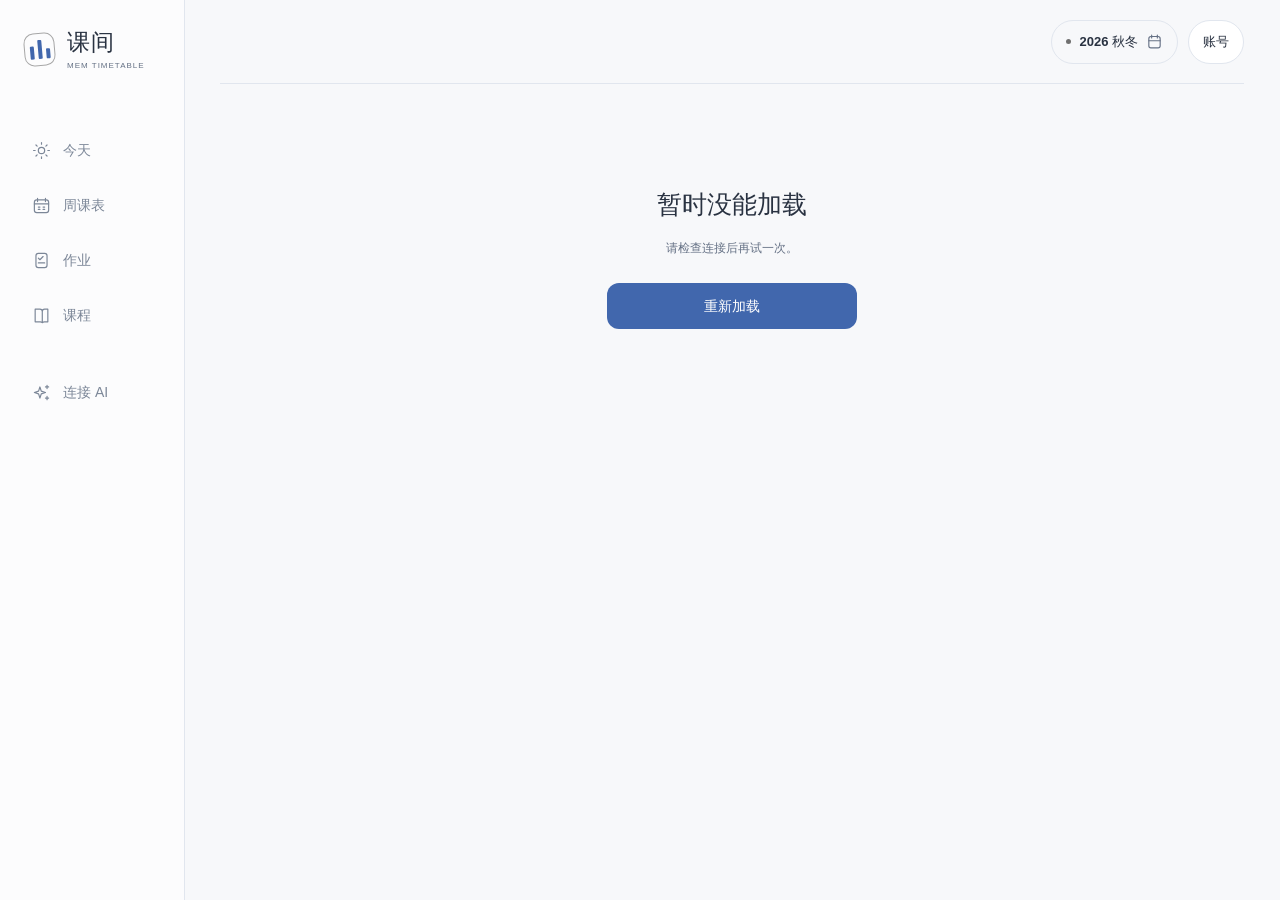
==== commit 3197ffe8: "Sync production r24 source with iOS reminders and submission methods Match the deployed classroom mo" ====
--- a/public/index.html
+++ b/public/index.html
@@ -16,14 +16,15 @@
   <link rel="manifest" href="./manifest.webmanifest">
   <link rel="stylesheet" href="./styles.css">
   <link rel="stylesheet" href="./workspace.css">
+  <link rel="stylesheet" href="./components.css">
   <script type="module" src="./app.mjs"></script>
-</head>
+<link rel="stylesheet" href="./update-notice.css"></head>
 <body>
   <a class="skip-link" href="#main">跳到内容</a>
   <div class="app-shell">
     <header class="app-header">
       <a href="#today" class="brand" aria-label="课间首页"><span class="brand-symbol" aria-hidden="true"><i></i><i></i><i></i></span><span>课间<small>MEM TIMETABLE</small></span></a>
-      <div class="header-actions"><button class="semester-button" id="semester-button" aria-haspopup="dialog"><span class="status-dot"></span><span class="semester-label">2026 秋冬</span><svg class="tiny-chevron" aria-hidden="true" viewBox="0 0 24 24" fill="none"><path d="m6 9 6 6 6-6" stroke="currentColor" stroke-width="1.8" stroke-linecap="round" stroke-linejoin="round"/></svg></button><button id="account-button" class="account-button" data-account>账号</button></div>
+      <div class="header-actions"><button class="semester-button" id="semester-button" aria-haspopup="dialog"><span class="status-dot"></span><span class="semester-label">2026 秋冬</span><svg class="tiny-chevron" aria-hidden="true" viewBox="0 0 24 24" fill="none"><rect x="4" y="5" width="16" height="16" rx="3" stroke="currentColor" stroke-width="1.6"/><path d="M8 3v4m8-4v4M4 11h16" stroke="currentColor" stroke-width="1.6" stroke-linecap="round"/></svg></button><button id="account-button" class="account-button" data-account>账号</button></div>
     </header>
     <main id="main" tabindex="-1"><div class="loading"><span class="loading-dot"></span><p>正在加载课表…</p></div></main>
     <nav class="bottom-nav" aria-label="主导航">
@@ -33,6 +34,7 @@
       <a href="#courses" data-route="courses"><svg viewBox="0 0 24 24" aria-hidden="true"><path d="M4 4h6a3 3 0 0 1 3 3v14a4 4 0 0 0-3-1H4V4Zm9 3a3 3 0 0 1 3-3h4v16h-4a4 4 0 0 0-3 1"/></svg><span>课程</span></a>
       <a href="#more" data-more aria-haspopup="dialog"><svg viewBox="0 0 24 24" aria-hidden="true"><circle cx="5" cy="12" r="1"/><circle cx="12" cy="12" r="1"/><circle cx="19" cy="12" r="1"/></svg><span>更多</span></a>
       <a href="#ai" data-route="ai" data-ai-nav><svg viewBox="0 0 24 24" aria-hidden="true"><path d="m10 5 1.7 5.3L17 12l-5.3 1.7L10 19l-1.7-5.3L3 12l5.3-1.7L10 5ZM19 3v4m-2-2h4m-2 12v4m-2-2h4"/></svg><span>连接 AI</span></a>
+      <a href="./notifications-reminders.html" data-reminders-nav hidden><svg viewBox="0 0 24 24" aria-hidden="true"><path d="M18 8a6 6 0 0 0-12 0c0 7-3 7-3 9h18c0-2-3-2-3-9M10 21h4"/></svg><span>消息提醒</span></a>
       <a href="#manage" data-route="manage" data-management hidden><svg viewBox="0 0 24 24" aria-hidden="true"><rect x="3" y="3" width="7" height="7" rx="2"/><rect x="14" y="3" width="7" height="7" rx="2"/><rect x="3" y="14" width="7" height="7" rx="2"/><rect x="14" y="14" width="7" height="7" rx="2"/></svg><span>课程管理</span></a>
     </nav>
   </div>
--- a/public/styles.css
+++ b/public/styles.css
@@ -1,5 +1,5 @@
-:root{--paper:#f7f8fa;--surface:#fdfdfd;--ink:#2a2a2a;--muted:#777777;--line:#e1e1e1;--primary:#252830;--soft:#ebebeb;--accent:#b5b5b5;--radius:22px;font-family:-apple-system,BlinkMacSystemFont,"SF Pro Text","PingFang SC","Microsoft YaHei",sans-serif;color:var(--ink);background:var(--paper);font-synthesis:none;-webkit-font-smoothing:antialiased;text-rendering:optimizeLegibility}
-*{box-sizing:border-box}body{margin:0}button,input,a{-webkit-tap-highlight-color:transparent}button,input{font:inherit}button,a{touch-action:manipulation}button{cursor:pointer;color:inherit}button{border:0;background:none}a{color:inherit;text-decoration:none}button:disabled{opacity:.3;cursor:default}button:focus-visible,a:focus-visible,summary:focus-visible,input:focus-visible{outline:3px solid #727272;outline-offset:4px}button:hover:not(:disabled){filter:brightness(.985)}h1,h2,h3,p{margin:0}svg{flex-shrink:0}button{text-align:left}.icon{width:20px;height:20px;vertical-align:middle}.app-shell{width:min(1080px,100%);margin:auto;padding:0 44px}.app-header{display:flex;align-items:center;justify-content:space-between;padding:32px 0 30px;border-bottom:1px solid var(--line)}.brand{display:flex;align-items:center;gap:12px;font-size:23px;font-weight:680;letter-spacing:1px;line-height:1.25}.brand small{display:block;font-size:8px;font-weight:500;letter-spacing:1.7px;margin-top:4px;color:var(--muted)}.brand-symbol{width:35px;height:35px;border:1px solid #a7a7a7;border-radius:10px;display:flex;align-items:flex-end;justify-content:center;gap:4px;padding-bottom:6px;transform:rotate(-5deg)}.brand-symbol i{display:block;width:4px;height:13px;background:var(--primary);border-radius:1px}.brand-symbol i:nth-child(2){height:19px}.brand-symbol i:nth-child(3){height:10px}.semester-button{border:1px solid var(--line);border-radius:50px;background:#f9f9f9;display:flex;align-items:center;gap:8px;padding:10px 13px;min-height:42px;font-size:12px;font-weight:550}.status-dot{width:5px;height:5px;background:#707070;border-radius:50%}.tiny-chevron{font-size:17px;color:var(--muted);margin-top:-4px;margin-left:3px}main{padding-bottom:130px;outline:none}.page-intro{padding:38px 0 27px}.date-eyebrow{display:flex;justify-content:space-between;align-items:center;font-size:12px;color:var(--muted);letter-spacing:.3px;margin-bottom:16px}.date-eyebrow>span:last-child{font-size:11px}.dot-sep{padding:0 9px;color:#a8a8a8}.page-intro h1{font-size:36px;font-weight:630;line-height:1.45;letter-spacing:-1px}.page-intro>p{margin-top:8px;font-size:14px;color:var(--muted);line-height:1.8}.home-layout{display:grid;grid-template-columns:minmax(0,1.12fr) minmax(0,1fr);gap:38px}.next-card{display:block;width:100%;padding:27px 28px 21px;border-radius:var(--radius);background:var(--primary);color:#f1f1f1;box-shadow:0 14px 30px -25px #2a2a2a;position:relative;overflow:hidden;transition:transform .2s}.next-card:hover{transform:translateY(-2px);filter:none!important;background:#30343d}.next-top{display:flex;justify-content:space-between;align-items:center;gap:12px;margin-bottom:24px}.eyebrow{font-size:10px;letter-spacing:1.4px;font-weight:600;color:var(--muted)}.eyebrow.light{color:#d5d5d5;letter-spacing:1px;font-size:12px;font-weight:500}.label-en{font-size:9px;opacity:.55;letter-spacing:1.1px;padding-left:4px}.next-badge{font-size:11px;border:1px solid #7676767d;padding:6px 10px;border-radius:30px;white-space:nowrap;color:#dfdfdf;display:flex;align-items:center;gap:5px}.next-name{display:block;max-width:100%;font-size:27px;line-height:1.5;letter-spacing:.1px;font-weight:600;text-wrap:pretty}.next-date{display:flex;gap:10px;flex-wrap:wrap;font-size:12px;color:#c8c8c8;margin-top:10px}.next-date span+span:before{content:'·';margin-right:10px;opacity:.6}.next-divider{display:block;height:1px;background:#656565a6;margin:27px 0 21px}.next-facts{display:grid;grid-template-columns:1.15fr 1fr;gap:18px}.fact-label{display:flex;gap:5px;align-items:center;color:#bdbdbd;font-size:10px;margin-bottom:8px;letter-spacing:.4px}.fact-label .icon{width:13px;height:13px}.hero-time{font-variant-numeric:tabular-nums;font-size:25px;line-height:1.4;font-weight:450;letter-spacing:-.6px;white-space:nowrap}.hero-time small{font-size:14px;color:#dbdbdb;font-weight:400;display:block;letter-spacing:0;margin-top:0}.hero-place{display:block;font-size:21px;font-weight:500;line-height:1.55;white-space:nowrap;letter-spacing:.1px}.next-bottom{display:flex;align-items:center;justify-content:space-between;margin-top:20px;color:#c2c2c2;font-size:11px}.round-arrow{width:30px;height:30px;border-radius:50%;display:grid;place-items:center;background:#6262624d;color:#dfdfdf}.round-arrow .icon{width:16px;height:16px}.section-heading{display:flex;align-items:center;justify-content:space-between;gap:10px}.section-heading h2,.section-heading h3{font-size:17px;font-weight:600;letter-spacing:-.3px}.section-heading h2 small{font-size:11px;color:var(--muted);font-weight:400;margin-left:10px}.section-heading>span{font-size:12px;color:var(--muted)}.text-link{display:inline-flex;align-items:center;gap:5px;font-size:12px;color:var(--primary);min-height:32px;padding:0}.text-link .icon{width:15px;height:15px}.week-preview{padding-top:2px}.week-date-range{font-size:11px;color:var(--muted);margin-top:6px}.weekend-tiles{display:grid;grid-template-columns:repeat(3,1fr);gap:10px;margin-top:19px}.day-tile{display:flex;flex-direction:column;align-items:center;border:1px solid var(--line);border-radius:14px;background:var(--surface);padding:13px 4px 12px;min-width:0;transition:border-color .15s,transform .15s}.day-tile:hover{border-color:#b5b5b5;transform:translateY(-2px)}.day-tile>span:first-child{font-size:11px;color:var(--muted)}.day-tile strong{font-size:33px;line-height:1.3;font-weight:400;font-family:Georgia,"Times New Roman",serif;font-variant-numeric:lining-nums tabular-nums;margin-top:6px}.tile-dots{display:flex;gap:4px;height:13px;align-items:center;margin-top:4px}.tile-dots i,.strip-dots i{height:4px;width:4px;border-radius:50%}.day-tile small{font-size:10px;color:var(--muted);margin-top:5px}.today-tile{border-color:#676767;background:#eeeeee}.quiet-caption{font-size:10px;color:#909090;margin-top:13px;line-height:1.7;text-align:center}.quiet-caption span{margin:0 8px}.online-notice{display:flex;align-items:center;gap:13px;width:100%;margin-top:27px;padding:20px 0;border-top:1px solid var(--line);border-bottom:1px solid var(--line)}.notice-icon{display:grid;place-items:center;width:38px;height:38px;background:#e8e8e8;border-radius:12px;color:#6d6d6d}.notice-icon .icon{width:19px;height:19px}.online-notice>span:nth-child(2){flex:1;min-width:0}.online-notice strong{font-size:13px;font-weight:550;display:block}.online-notice small{font-size:11px;color:var(--muted);display:block;margin-top:5px}.online-notice>.icon{width:14px;height:14px;color:#9e9e9e}.source-footer{margin-top:21px;font-size:10px;color:#939393;line-height:1.8}.source-footer span{font-size:9px;color:#9f9f9f}.bottom-nav{position:fixed;bottom:max(20px,env(safe-area-inset-bottom));left:50%;transform:translateX(-50%);z-index:20;display:flex;width:360px;border:1px solid #e3e3e3d6;border-radius:23px;background:#fdfdfdee;backdrop-filter:blur(16px);box-shadow:0 10px 40px -18px #2929293b;padding:7px 14px;gap:9px}.bottom-nav>a{flex:1;display:flex;flex-direction:column;justify-content:center;align-items:center;gap:5px;min-height:49px;color:#909090;border-radius:14px;font-size:10px;font-weight:500;transition:background .15s,color .15s}.bottom-nav svg{width:20px;height:20px;stroke:currentColor;stroke-width:1.5;stroke-linecap:round;stroke-linejoin:round;fill:none}.bottom-nav>a.active{background:#edf2ff;color:#315fc4}.bottom-nav>a.active svg{stroke-width:1.9}.heading-dot{color:#959595;margin-left:3px}.week-intro .eyebrow,.courses-intro .eyebrow{margin-bottom:8px;font-size:9px;letter-spacing:1.9px}.week-toolbar{display:flex;justify-content:space-between;align-items:center;padding:14px 0 20px;border-bottom:1px solid var(--line);gap:10px}.week-toolbar>div:first-child>strong{font-size:17px;font-weight:550;display:block;letter-spacing:-.3px}.week-toolbar>div:first-child>span{font-size:11px;color:var(--muted);display:block;margin-top:8px}.week-controls{display:flex;align-items:center;gap:4px}.icon-button{height:40px;width:40px;display:inline-flex;align-items:center;justify-content:center;flex-shrink:0;border-radius:50%}.icon-button:hover{background:#e6e6e6}.icon-button .icon{width:18px;height:18px}.plain-button{height:40px;font-size:12px;white-space:nowrap;padding:0 8px}.day-strip{display:grid;grid-template-columns:repeat(7,minmax(0,1fr));gap:8px;padding:19px 0 23px;border-bottom:1px solid var(--line)}.strip-day{border:1px solid transparent;border-radius:14px;min-height:91px;display:flex;flex-direction:column;align-items:center;justify-content:center;gap:9px}.strip-day>span:first-child{font-size:11px;color:var(--muted)}.strip-day strong{font-size:23px;font-weight:450;line-height:1.1;font-variant-numeric:tabular-nums}.strip-day.is-today{border-color:#bababa}.strip-day.selected{background:#315fc4;color:#fff;border-color:#315fc4}.strip-day.selected>span:first-child{color:#cccccc}.strip-day:hover:not(.selected){background:#ededed}.strip-dots{display:flex;align-items:center;justify-content:center;gap:3px;height:5px}.strip-dots i{background:var(--dot-color)}.strip-day.selected .strip-dots i{background:#d0d0d0}.strip-dots i.no-dot{visibility:hidden}.week-list-label{display:flex;align-items:center;justify-content:space-between;margin:21px 0 9px;font-size:12px;color:var(--muted)}.week-list-label b{margin-left:10px;font-size:11px;font-weight:400;color:#949494}.filter-pill{border:1px solid var(--line);border-radius:20px;padding:7px 14px;font-size:11px;min-height:33px}.filter-pill.selected{background:#edf2ff;border-color:#edf2ff;color:#315fc4}.agenda-group{display:grid;grid-template-columns:135px minmax(0,1fr);border-bottom:1px solid var(--line);padding:24px 0}.agenda-date{display:flex;flex-wrap:wrap;gap:7px;align-content:flex-start;align-items:center}.agenda-date>span:first-child{width:100%;font-family:Georgia,serif;font-size:26px;color:#686868;letter-spacing:0;font-weight:400}.agenda-date>span:first-child span{font-size:15px;padding:0 4px;color:#ababab}.agenda-date h2{font-size:12px;font-weight:500;margin-top:5px}.agenda-date>small{display:block;width:100%;color:#909090;font-size:10px;margin-top:3px}.today-badge{font-size:9px;background:var(--soft);color:var(--primary);padding:3px 6px;border-radius:5px}.lesson-row{display:flex;width:100%;min-width:0;padding:15px 3px;gap:15px;align-items:stretch;border-radius:8px;transition:background .15s}.lesson-row+.lesson-row{border-top:1px solid #e4e4e480}.lesson-row:hover{background:#eeeeee50}.lesson-time{display:flex;flex-direction:column;align-items:flex-start;gap:6px;width:45px;flex-shrink:0;font-variant-numeric:tabular-nums;padding-top:2px}.lesson-time strong{font-size:15px;font-weight:550;letter-spacing:-.4px}.lesson-time small{font-size:11px;color:#8e8e8e}.lesson-line{width:3px;background:var(--course-color);opacity:.65;flex-shrink:0;border-radius:4px;min-height:53px}.lesson-info{flex:1;min-width:0}.lesson-title{display:block;font-size:16px;font-weight:550;line-height:1.55;letter-spacing:-.3px;overflow-wrap:anywhere}.lesson-meta{display:flex;align-items:center;flex-wrap:wrap;gap:6px;font-size:11px;color:var(--muted);margin-top:7px;line-height:1.5}.lesson-meta>span{color:#a1a1a1}.lesson-extra{display:block;font-size:10px;color:#999999;margin-top:5px}.lesson-tail{color:#a3a3a3;display:flex;align-items:center;justify-content:center;width:15px;flex-shrink:0}.lesson-tail .icon{width:15px;height:15px}.is-past{opacity:.58}.live-label{font-size:10px;color:var(--primary);writing-mode:vertical-rl;letter-spacing:1px}.live-dot{width:5px;height:5px;background:#c0c0c0;border-radius:50%}.today-agenda{margin-top:20px}.today-agenda .lesson-row{padding:17px 0}.today-agenda .lesson-title{font-size:14px}.today-agenda .section-heading{padding:8px 0}.semester-jump{display:flex;align-items:center;gap:9px;width:100%;padding:22px 0;color:var(--muted);font-size:11px}.semester-jump .icon{width:16px;height:16px}.semester-jump span{flex:1}.empty-state{text-align:center;padding:55px 20px 45px}.empty-symbol{display:grid;place-items:center;width:64px;height:64px;border:1px solid #d8d8d8;border-radius:50%;margin:0 auto 21px;background:#efefef;color:#8b8b8b;transform:rotate(-7deg)}.empty-symbol .icon{width:28px;height:28px}.empty-state h2{font-size:22px;font-weight:500}.empty-state p{font-size:12px;color:var(--muted);line-height:1.9;margin:12px 0 23px}.secondary-button,.primary-button{display:flex;align-items:center;justify-content:center;gap:8px;border-radius:12px;min-height:47px;font-size:12px;padding:12px 18px;font-weight:500}.secondary-button{border:1px solid #d5d5d5;background:#efefef}.primary-button{background:var(--primary);color:#f3f3f3;width:100%}.primary-button .icon,.secondary-button .icon{width:17px;height:17px}.empty-state .secondary-button{margin:auto;width:fit-content}.no-week{padding:28px 8px;text-align:center;border:1px solid var(--line);border-radius:16px;margin-top:20px}.empty-calendar{color:#8e8e8e}.no-week p{font-size:12px;color:var(--muted);margin:12px 0}.finished-panel{border:1px solid #d9d9d9;border-radius:var(--radius);padding:33px 26px;background:#ebebeb}.finished-panel>.icon{height:30px;width:30px;color:#808080}.finished-panel h2{font-size:27px;margin:25px 0 13px;font-weight:550}.finished-panel p{font-size:13px;line-height:1.9;color:var(--muted)}.finished-panel .text-link{margin-top:20px}.courses-intro h1{font-size:32px}.courses-layout{display:grid;grid-template-columns:minmax(0,1fr) 265px;gap:50px}.search-box{display:flex;align-items:center;gap:10px;padding:12px 15px;border:1px solid var(--line);border-radius:13px;background:var(--surface);min-height:47px}.search-box .icon{width:17px;height:17px;color:#8c8c8c}.search-box input{border:none;background:transparent;width:100%;min-width:0;outline:none;color:var(--ink);font-size:13px;line-height:1.5}.search-box input::placeholder{color:#999999}.search-box:focus-within{border-color:#858585;box-shadow:0 0 0 2px #85858520}.search-box input:focus-visible{outline:none}.course-list{margin-top:14px}.course-item{display:flex;align-items:center;width:100%;padding:24px 0;border-bottom:1px solid var(--line);gap:14px}.course-monogram{height:43px;width:43px;border-radius:12px;background:var(--course-soft);color:var(--course-color);display:grid;place-items:center;font-size:18px;font-family:"Songti SC","STSong",serif;flex-shrink:0}.course-body{min-width:0;flex:1}.course-item-title{font-size:15px;font-weight:550;display:block;line-height:1.5}.course-item-meta{font-size:11px;color:var(--muted);margin-top:6px;display:flex;align-items:center;flex-wrap:wrap;gap:7px;line-height:1.5}.course-item-meta>span{color:#b4b4b4}.course-next{font-size:10px;color:#919191;margin-top:8px;display:block}.course-item-tail{display:flex;flex-direction:column;align-items:flex-end;gap:14px;flex-shrink:0}.course-item-tail .icon{width:14px;height:14px;color:#aaaaaa}.course-item-tail small{font-size:9px;color:#929292;white-space:nowrap}.semester-summary{padding:24px;border-radius:18px;background:#ececec;height:fit-content}.summary-numbers{margin-top:20px}.summary-numbers strong{font-family:Georgia,serif;font-size:50px;font-weight:400;line-height:1.3;color:#4a4a4a}.summary-numbers strong>span{font-family:-apple-system,BlinkMacSystemFont,sans-serif;font-size:16px;color:#8f8f8f;margin-left:9px}.summary-numbers p{font-size:11px;color:var(--muted);margin-top:5px}.progress-track{height:4px;overflow:hidden;border-radius:10px;background:#dadada;margin:19px 0}.progress-track i{height:100%;display:block;background:#7e7e7e}.summary-note{font-size:10px;line-height:1.9;color:#8b8b8b}.semester-summary .secondary-button{margin-top:24px;width:100%;padding:11px 9px}.export-caption{font-size:9px;line-height:1.8;color:#959595;margin-top:9px;text-align:center}.search-empty{padding:38px 12px;text-align:center}.search-empty h2{font-size:18px;font-weight:500}.search-empty p{font-size:12px;color:var(--muted);margin-top:10px}.loading{min-height:400px;display:flex;align-items:center;justify-content:center;gap:9px;color:var(--muted);font-size:13px}.loading-dot{width:7px;height:7px;border-radius:50%;background:#808080;animation:pulse 1s alternate infinite}.error-state{padding-top:80px}.error-state h1{font-size:25px;margin-top:20px}.error-state .primary-button{max-width:250px;margin:auto}.skip-link{position:fixed;top:-60px;left:20px;background:var(--primary);color:white;padding:12px;z-index:100}.skip-link:focus{top:12px}
+:root{--accent:#b5b5b5;font-family:-apple-system,BlinkMacSystemFont,"SF Pro Text","PingFang SC","Microsoft YaHei",sans-serif;color:var(--ink);background:var(--paper);font-synthesis:none;-webkit-font-smoothing:antialiased;text-rendering:optimizeLegibility}
+*{box-sizing:border-box}body{margin:0}button,input,a{-webkit-tap-highlight-color:transparent}button,input{font:inherit}button,a{touch-action:manipulation}button{cursor:pointer;color:inherit}button{border:0;background:none}a{color:inherit;text-decoration:none}button:disabled{opacity:.3;cursor:default}button:focus-visible,a:focus-visible,summary:focus-visible,input:focus-visible{outline:3px solid #727272;outline-offset:4px}button:hover:not(:disabled){filter:brightness(.985)}h1,h2,h3,p{margin:0}svg{flex-shrink:0}button{text-align:left}.icon{width:20px;height:20px;vertical-align:middle}.app-shell{width:min(1080px,100%);margin:auto;padding:0 44px}.app-header{display:flex;align-items:center;justify-content:space-between;padding:32px 0 30px;border-bottom:1px solid var(--line)}.brand{display:flex;align-items:center;gap:12px;font-size:23px;font-weight:680;letter-spacing:1px;line-height:1.25}.brand small{display:block;font-size:8px;font-weight:500;letter-spacing:1.7px;margin-top:4px;color:var(--muted)}.brand-symbol{width:35px;height:35px;border:1px solid #a7a7a7;border-radius:10px;display:flex;align-items:flex-end;justify-content:center;gap:4px;padding-bottom:6px;transform:rotate(-5deg)}.brand-symbol i{display:block;width:4px;height:13px;background:var(--primary);border-radius:1px}.brand-symbol i:nth-child(2){height:19px}.brand-symbol i:nth-child(3){height:10px}.semester-button{border:1px solid var(--line);border-radius:50px;background:#f9f9f9;display:flex;align-items:center;gap:8px;padding:10px 13px;min-height:42px;font-size:12px;font-weight:550}.status-dot{width:5px;height:5px;background:#707070;border-radius:50%}.tiny-chevron{font-size:17px;color:var(--muted);margin-top:-4px;margin-left:3px}main{padding-bottom:130px;outline:none}.page-intro{padding:38px 0 27px}.date-eyebrow{display:flex;justify-content:space-between;align-items:center;font-size:12px;color:var(--muted);letter-spacing:.3px;margin-bottom:16px}.date-eyebrow>span:last-child{font-size:11px}.dot-sep{padding:0 9px;color:#a8a8a8}.page-intro h1{font-size:36px;font-weight:630;line-height:1.45;letter-spacing:-1px}.page-intro>p{margin-top:8px;font-size:14px;color:var(--muted);line-height:1.8}.home-layout{display:grid;grid-template-columns:minmax(0,1.12fr) minmax(0,1fr);gap:38px}.next-card{display:block;width:100%;padding:27px 28px 21px;border-radius:var(--radius);background:var(--primary);color:#f1f1f1;box-shadow:0 14px 30px -25px #2a2a2a;position:relative;overflow:hidden;transition:transform .2s}.next-card:hover{transform:translateY(-2px);filter:none!important;background:#30343d}.next-top{display:flex;justify-content:space-between;align-items:center;gap:12px;margin-bottom:24px}.eyebrow{font-size:10px;letter-spacing:1.4px;font-weight:600;color:var(--muted)}.eyebrow.light{color:#d5d5d5;letter-spacing:1px;font-size:12px;font-weight:500}.label-en{font-size:9px;opacity:.55;letter-spacing:1.1px;padding-left:4px}.next-badge{font-size:11px;border:1px solid #7676767d;padding:6px 10px;border-radius:30px;white-space:nowrap;color:#dfdfdf;display:flex;align-items:center;gap:5px}.next-name{display:block;max-width:100%;font-size:27px;line-height:1.5;letter-spacing:.1px;font-weight:600;text-wrap:pretty}.next-date{display:flex;gap:10px;flex-wrap:wrap;font-size:12px;color:#c8c8c8;margin-top:10px}.next-date span+span:before{content:'·';margin-right:10px;opacity:.6}.next-divider{display:block;height:1px;background:#656565a6;margin:27px 0 21px}.next-facts{display:grid;grid-template-columns:1.15fr 1fr;gap:18px}.fact-label{display:flex;gap:5px;align-items:center;color:#bdbdbd;font-size:10px;margin-bottom:8px;letter-spacing:.4px}.fact-label .icon{width:13px;height:13px}.hero-time{font-variant-numeric:tabular-nums;font-size:25px;line-height:1.4;font-weight:450;letter-spacing:-.6px;white-space:nowrap}.hero-time small{font-size:14px;color:#dbdbdb;font-weight:400;display:block;letter-spacing:0;margin-top:0}.hero-place{display:block;font-size:21px;font-weight:500;line-height:1.55;white-space:nowrap;letter-spacing:.1px}.next-bottom{display:flex;align-items:center;justify-content:space-between;margin-top:20px;color:#c2c2c2;font-size:11px}.round-arrow{width:30px;height:30px;border-radius:50%;display:grid;place-items:center;background:#6262624d;color:#dfdfdf}.round-arrow .icon{width:16px;height:16px}.section-heading{display:flex;align-items:center;justify-content:space-between;gap:10px}.section-heading h2,.section-heading h3{font-size:17px;font-weight:600;letter-spacing:-.3px}.section-heading h2 small{font-size:11px;color:var(--muted);font-weight:400;margin-left:10px}.section-heading>span{font-size:12px;color:var(--muted)}.text-link{display:inline-flex;align-items:center;gap:5px;font-size:12px;color:var(--primary);min-height:32px;padding:0}.text-link .icon{width:15px;height:15px}.week-preview{padding-top:2px}.week-date-range{font-size:11px;color:var(--muted);margin-top:6px}.weekend-tiles{display:grid;grid-template-columns:repeat(3,1fr);gap:10px;margin-top:19px}.day-tile{display:flex;flex-direction:column;align-items:center;border:1px solid var(--line);border-radius:14px;background:var(--surface);padding:13px 4px 12px;min-width:0;transition:border-color .15s,transform .15s}.day-tile:hover{border-color:#b5b5b5;transform:translateY(-2px)}.day-tile>span:first-child{font-size:11px;color:var(--muted)}.day-tile strong{font-size:33px;line-height:1.3;font-weight:400;font-family:Georgia,"Times New Roman",serif;font-variant-numeric:lining-nums tabular-nums;margin-top:6px}.tile-dots{display:flex;gap:4px;height:13px;align-items:center;margin-top:4px}.tile-dots i,.strip-dots i{height:4px;width:4px;border-radius:50%}.day-tile small{font-size:10px;color:var(--muted);margin-top:5px}.today-tile{border-color:#676767;background:#eeeeee}.quiet-caption{font-size:10px;color:#909090;margin-top:13px;line-height:1.7;text-align:center}.quiet-caption span{margin:0 8px}.online-notice{display:flex;align-items:center;gap:13px;width:100%;margin-top:27px;padding:20px 0;border-top:1px solid var(--line);border-bottom:1px solid var(--line)}.notice-icon{display:grid;place-items:center;width:38px;height:38px;background:#e8e8e8;border-radius:12px;color:#6d6d6d}.notice-icon .icon{width:19px;height:19px}.online-notice>span:nth-child(2){flex:1;min-width:0}.online-notice strong{font-size:13px;font-weight:550;display:block}.online-notice small{font-size:11px;color:var(--muted);display:block;margin-top:5px}.online-notice>.icon{width:14px;height:14px;color:#9e9e9e}.source-footer{margin-top:21px;font-size:10px;color:#939393;line-height:1.8}.source-footer span{font-size:9px;color:#9f9f9f}.bottom-nav{position:fixed;bottom:max(20px,env(safe-area-inset-bottom));left:50%;transform:translateX(-50%);z-index:20;display:flex;width:360px;border:1px solid #e3e3e3d6;border-radius:23px;background:#fdfdfdee;backdrop-filter:blur(16px);box-shadow:0 10px 40px -18px #2929293b;padding:7px 14px;gap:9px}.bottom-nav>a{flex:1;display:flex;flex-direction:column;justify-content:center;align-items:center;gap:5px;min-height:49px;color:#909090;border-radius:14px;font-size:10px;font-weight:500;transition:background .15s,color .15s}.bottom-nav svg{width:20px;height:20px;stroke:currentColor;stroke-width:1.5;stroke-linecap:round;stroke-linejoin:round;fill:none}.bottom-nav>a.active{background:#edf2ff;color:#315fc4}.bottom-nav>a.active svg{stroke-width:1.9}.heading-dot{color:#959595;margin-left:3px}.week-intro .eyebrow,.courses-intro .eyebrow{margin-bottom:8px;font-size:9px;letter-spacing:1.9px}.week-toolbar{display:flex;justify-content:space-between;align-items:center;padding:14px 0 20px;border-bottom:1px solid var(--line);gap:10px}.week-toolbar>div:first-child>strong{font-size:17px;font-weight:550;display:block;letter-spacing:-.3px}.week-toolbar>div:first-child>span{font-size:11px;color:var(--muted);display:block;margin-top:8px}.week-controls{display:flex;align-items:center;gap:4px}.icon-button{height:40px;width:40px;display:inline-flex;align-items:center;justify-content:center;flex-shrink:0;border-radius:50%}.icon-button:hover{background:#e6e6e6}.icon-button .icon{width:18px;height:18px}.plain-button{height:40px;font-size:12px;white-space:nowrap;padding:0 8px}.day-strip{display:grid;grid-template-columns:repeat(7,minmax(0,1fr));gap:8px;padding:19px 0 23px;border-bottom:1px solid var(--line)}.strip-day{border:1px solid transparent;border-radius:14px;min-height:91px;display:flex;flex-direction:column;align-items:center;justify-content:center;gap:9px}.strip-day>span:first-child{font-size:11px;color:var(--muted)}.strip-day strong{font-size:23px;font-weight:450;line-height:1.1;font-variant-numeric:tabular-nums}.strip-day.is-today{border-color:#bababa}.strip-day.selected{background:#315fc4;color:#fff;border-color:#315fc4}.strip-day.selected>span:first-child{color:#cccccc}.strip-day:hover:not(.selected){background:#ededed}.strip-dots{display:flex;align-items:center;justify-content:center;gap:3px;height:5px}.strip-dots i{background:var(--dot-color)}.strip-day.selected .strip-dots i{background:#d0d0d0}.strip-dots i.no-dot{visibility:hidden}.week-list-label{display:flex;align-items:center;justify-content:space-between;margin:21px 0 9px;font-size:12px;color:var(--muted)}.week-list-label b{margin-left:10px;font-size:11px;font-weight:400;color:#949494}.filter-pill{border:1px solid var(--line);border-radius:20px;padding:7px 14px;font-size:11px;min-height:33px}.filter-pill.selected{background:#edf2ff;border-color:#edf2ff;color:#315fc4}.agenda-group{display:grid;grid-template-columns:135px minmax(0,1fr);border-bottom:1px solid var(--line);padding:24px 0}.agenda-date{display:flex;flex-wrap:wrap;gap:7px;align-content:flex-start;align-items:center}.agenda-date>span:first-child{width:100%;font-family:Georgia,serif;font-size:26px;color:#686868;letter-spacing:0;font-weight:400}.agenda-date>span:first-child span{font-size:15px;padding:0 4px;color:#ababab}.agenda-date h2{font-size:12px;font-weight:500;margin-top:5px}.agenda-date>small{display:block;width:100%;color:#909090;font-size:10px;margin-top:3px}.today-badge{font-size:9px;background:var(--soft);color:var(--primary);padding:3px 6px;border-radius:5px}.lesson-row{display:flex;width:100%;min-width:0;padding:15px 3px;gap:15px;align-items:stretch;border-radius:8px;transition:background .15s}.lesson-row+.lesson-row{border-top:1px solid #e4e4e480}.lesson-row:hover{background:#eeeeee50}.lesson-time{display:flex;flex-direction:column;align-items:flex-start;gap:6px;width:45px;flex-shrink:0;font-variant-numeric:tabular-nums;padding-top:2px}.lesson-time strong{font-size:15px;font-weight:550;letter-spacing:-.4px}.lesson-time small{font-size:11px;color:#8e8e8e}.lesson-line{width:3px;background:var(--course-color);opacity:.65;flex-shrink:0;border-radius:4px;min-height:53px}.lesson-info{flex:1;min-width:0}.lesson-title{display:block;font-size:16px;font-weight:550;line-height:1.55;letter-spacing:-.3px;overflow-wrap:anywhere}.lesson-meta{display:flex;align-items:center;flex-wrap:wrap;gap:6px;font-size:11px;color:var(--muted);margin-top:7px;line-height:1.5}.lesson-meta>span{color:#a1a1a1}.lesson-extra{display:block;font-size:10px;color:#999999;margin-top:5px}.lesson-tail{color:#a3a3a3;display:flex;align-items:center;justify-content:center;width:15px;flex-shrink:0}.lesson-tail .icon{width:15px;height:15px}.is-past{opacity:.58}.live-label{font-size:10px;color:var(--primary);writing-mode:vertical-rl;letter-spacing:1px}.live-dot{width:5px;height:5px;background:#c0c0c0;border-radius:50%}.today-agenda{margin-top:20px}.today-agenda .lesson-row{padding:17px 0}.today-agenda .lesson-title{font-size:14px}.today-agenda .section-heading{padding:8px 0}.semester-jump{display:flex;align-items:center;gap:9px;width:100%;padding:22px 0;color:var(--muted);font-size:11px}.semester-jump .icon{width:16px;height:16px}.semester-jump span{flex:1}.empty-state{text-align:center;padding:55px 20px 45px}.empty-symbol{display:grid;place-items:center;width:64px;height:64px;border:1px solid #d8d8d8;border-radius:50%;margin:0 auto 21px;background:#efefef;color:#8b8b8b;transform:rotate(-7deg)}.empty-symbol .icon{width:28px;height:28px}.empty-state h2{font-size:22px;font-weight:500}.empty-state p{font-size:12px;color:var(--muted);line-height:1.9;margin:12px 0 23px}.secondary-button,.primary-button{padding:12px 18px}.primary-button{width:100%}.primary-button .icon,.secondary-button .icon{width:17px;height:17px}.empty-state .secondary-button{margin:auto;width:fit-content}.no-week{padding:28px 8px;text-align:center;border:1px solid var(--line);border-radius:16px;margin-top:20px}.empty-calendar{color:#8e8e8e}.no-week p{font-size:12px;color:var(--muted);margin:12px 0}.finished-panel{border:1px solid #d9d9d9;border-radius:var(--radius);padding:33px 26px;background:#ebebeb}.finished-panel>.icon{height:30px;width:30px;color:#808080}.finished-panel h2{font-size:27px;margin:25px 0 13px;font-weight:550}.finished-panel p{font-size:13px;line-height:1.9;color:var(--muted)}.finished-panel .text-link{margin-top:20px}.courses-intro h1{font-size:32px}.courses-layout{display:grid;grid-template-columns:minmax(0,1fr) 265px;gap:50px}.search-box{display:flex;align-items:center;gap:10px;padding:12px 15px;border:1px solid var(--line);border-radius:13px;background:var(--surface);min-height:47px}.search-box .icon{width:17px;height:17px;color:#8c8c8c}.search-box input{border:none;background:transparent;width:100%;min-width:0;outline:none;color:var(--ink);font-size:13px;line-height:1.5}.search-box input::placeholder{color:#999999}.search-box:focus-within{border-color:#858585;box-shadow:0 0 0 2px #85858520}.search-box input:focus-visible{outline:none}.course-list{margin-top:14px}.course-item{display:flex;align-items:center;width:100%;padding:24px 0;border-bottom:1px solid var(--line);gap:14px}.course-monogram{height:43px;width:43px;border-radius:12px;background:var(--course-soft);color:var(--course-color);display:grid;place-items:center;font-size:18px;font-family:"Songti SC","STSong",serif;flex-shrink:0}.course-body{min-width:0;flex:1}.course-item-title{font-size:15px;font-weight:550;display:block;line-height:1.5}.course-item-meta{font-size:11px;color:var(--muted);margin-top:6px;display:flex;align-items:center;flex-wrap:wrap;gap:7px;line-height:1.5}.course-item-meta>span{color:#b4b4b4}.course-next{font-size:10px;color:#919191;margin-top:8px;display:block}.course-item-tail{display:flex;flex-direction:column;align-items:flex-end;gap:14px;flex-shrink:0}.course-item-tail .icon{width:14px;height:14px;color:#aaaaaa}.course-item-tail small{font-size:9px;color:#929292;white-space:nowrap}.semester-summary{padding:24px;border-radius:18px;background:#ececec;height:fit-content}.summary-numbers{margin-top:20px}.summary-numbers strong{font-family:Georgia,serif;font-size:50px;font-weight:400;line-height:1.3;color:#4a4a4a}.summary-numbers strong>span{font-family:-apple-system,BlinkMacSystemFont,sans-serif;font-size:16px;color:#8f8f8f;margin-left:9px}.summary-numbers p{font-size:11px;color:var(--muted);margin-top:5px}.progress-track{height:4px;overflow:hidden;border-radius:10px;background:#dadada;margin:19px 0}.progress-track i{height:100%;display:block;background:#7e7e7e}.summary-note{font-size:10px;line-height:1.9;color:#8b8b8b}.semester-summary .secondary-button{margin-top:24px;width:100%;padding:11px 9px}.export-caption{font-size:9px;line-height:1.8;color:#959595;margin-top:9px;text-align:center}.search-empty{padding:38px 12px;text-align:center}.search-empty h2{font-size:18px;font-weight:500}.search-empty p{font-size:12px;color:var(--muted);margin-top:10px}.loading{min-height:400px;display:flex;align-items:center;justify-content:center;gap:9px;color:var(--muted);font-size:13px}.loading-dot{width:7px;height:7px;border-radius:50%;background:#808080;animation:pulse 1s alternate infinite}.error-state{padding-top:80px}.error-state h1{font-size:25px;margin-top:20px}.error-state .primary-button{max-width:250px;margin:auto}.skip-link{position:fixed;top:-60px;left:20px;background:var(--primary);color:white;padding:12px;z-index:100}.skip-link:focus{top:12px}
 dialog{border:1px solid #dfdfdf;border-radius:26px;background:var(--surface);color:var(--ink);width:min(520px,calc(100% - 32px));max-height:calc(100dvh - 60px);padding:0;box-shadow:0 24px 80px #21212133;overscroll-behavior:contain}dialog::backdrop{background:#1d1d1d55;backdrop-filter:blur(3px)}body.dialog-open{overflow:hidden}.course-detail,.semester-detail{padding:17px 27px 25px}.dialog-top{display:flex;align-items:center;justify-content:space-between;padding-bottom:16px}.dialog-top .eyebrow{font-size:11px;letter-spacing:1px}.dialog-top .icon-button{background:#eeeeee;width:34px;height:34px}.detail-heading .course-monogram{margin-bottom:16px;width:42px;height:42px}.detail-heading h2{font-size:26px;font-weight:600;line-height:1.5;letter-spacing:-.7px}.detail-heading>p{font-size:12px;color:var(--muted);margin-top:10px}.detail-heading>p>span:not(.online-tag){margin:0 8px;color:#acacac}.selected-lesson{padding:18px;border:1px solid var(--line);border-radius:15px;margin-top:23px;background:var(--course-soft)}.selected-top{display:flex;align-items:center;justify-content:space-between;gap:8px;font-size:11px;color:#6a6a6a}.selected-top small{font-size:10px;white-space:nowrap}.selected-lesson>strong{display:block;font-size:28px;line-height:1.5;font-weight:500;letter-spacing:-.5px;margin:12px 0 5px;font-variant-numeric:tabular-nums}.selected-lesson>p{font-size:13px;display:flex;align-items:center;gap:5px}.selected-lesson>p>.icon{width:14px;height:14px;color:var(--course-color)}.practice-explanation{font-size:11px;color:#727272;line-height:1.9;display:block;margin-top:10px}.practice-panel>strong{font-size:23px}.meeting-section{margin-top:27px}.meeting-section .section-heading h3{font-size:14px}.meeting-section .section-heading>span{font-size:10px}.meeting-grid{display:grid;grid-template-columns:1fr 1fr;gap:9px;margin-top:14px}.meeting-date{padding:12px;border:1px solid var(--line);background:#f9f9f9;border-radius:10px;display:flex;align-items:center;justify-content:space-between;gap:5px;min-width:0}.meeting-date.chosen{border-color:var(--course-color);background:var(--course-soft)}.meeting-date strong{font-size:19px;font-weight:500;font-variant-numeric:tabular-nums;display:block}.meeting-date small{font-size:9px;color:var(--muted);display:block;margin-top:4px}.meeting-label{font-size:10px;color:var(--muted);display:flex;align-items:center;gap:3px;white-space:nowrap}.meeting-label .icon{width:12px;height:12px}.meeting-date.past{opacity:.5}.source-note{border-top:1px solid var(--line);margin-top:24px;padding-top:15px}.source-note summary{font-size:11px;cursor:pointer;line-height:2}.source-note summary>span{font-size:9px;color:#929292;margin-left:9px}.source-note p{font-size:11px;line-height:1.9;color:var(--muted);margin-top:10px;padding:11px 13px;background:#f2f2f2;border-radius:8px}.export-course{margin-top:22px}.detail-footnote{font-size:9px;color:#929292;text-align:center;line-height:1.8;margin-top:13px}.online-tag{font-size:10px;background:#eeeeee;border-radius:5px;padding:4px 6px;margin-left:9px;color:#767676}.online-detail{padding:26px 22px;background:var(--course-soft);border-radius:16px;margin-top:24px;text-align:center}.online-detail>.icon{width:32px;height:32px;color:var(--course-color)}.online-detail h3{font-size:17px;font-weight:500;margin:15px 0 10px}.online-detail p{font-size:12px;color:var(--muted);line-height:1.9}.no-dates{font-size:11px;color:var(--muted);line-height:1.8;margin-top:14px}.semester-detail h2{font-size:29px;font-weight:580;letter-spacing:-.8px;line-height:1.5}.semester-subtitle{font-size:11px;color:var(--muted);margin-top:11px}.semester-week-list{margin-top:21px}.semester-week-list>button{display:flex;align-items:center;gap:14px;width:100%;padding:18px 0;border-bottom:1px solid var(--line)}.week-index{font-family:Georgia,serif;font-size:23px;color:#999999;width:28px;flex-shrink:0}.semester-week-list>button>span:nth-child(2){flex:1;min-width:0}.semester-week-list strong{font-size:13px;display:block;font-weight:500;line-height:1.6}.semester-week-list small{display:block;font-size:10px;color:var(--muted);margin-top:5px}.semester-week-list .icon{width:15px;height:15px;color:#9f9f9f}.semester-note{font-size:10px;line-height:1.9;color:#8f8f8f;margin:18px 0 22px}@keyframes pulse{from{opacity:.4}to{opacity:1}}@media(min-width:800px){.next-card{min-height:357px}.home-secondary{padding-top:0}.home-layout .source-footer{text-align:right}.week-toolbar{padding-top:9px}.day-strip{max-width:700px;gap:16px;margin:auto}.week-list-label{padding-top:3px}.agenda-lessons>.lesson-row:first-child{padding-top:0}.agenda-lessons>.lesson-row:last-child{padding-bottom:0}.week-intro{padding-bottom:24px}.courses-intro{padding-bottom:28px}.course-item-title{font-size:16px}.course-item{padding:25px 0}.today-agenda .lesson-row{padding:16px 0}}
 @media(max-width:799px){.app-shell{max-width:540px;padding:0 24px}.app-header{padding:25px 0 21px}.brand{font-size:21px;gap:10px}.brand-symbol{height:33px;width:33px}.semester-button{padding:8px 11px;font-size:11px;min-height:38px}.home-layout{display:block}.page-intro{padding:27px 0 23px}.page-intro h1{font-size:31px;letter-spacing:-.8px}.date-eyebrow{font-size:11px;margin-bottom:13px}.date-eyebrow>span:last-child{font-size:10px}.page-intro>p{font-size:12px;margin-top:7px}.home-primary{margin-bottom:21px}.next-card{padding:23px 23px 19px;border-radius:20px}.next-top{margin-bottom:22px}.next-name{font-size:26px}.next-date{font-size:11px;gap:9px}.next-divider{margin:24px 0 19px}.next-facts{grid-template-columns:1.1fr 1fr;gap:15px}.hero-time{font-size:27px}.hero-place{font-size:21px;letter-spacing:-.4px}.next-bottom{margin-top:18px;font-size:10px}.week-preview{padding-top:3px}.section-heading h2{font-size:16px}.weekend-tiles{margin-top:17px;gap:11px}.day-tile{border-radius:13px;padding-top:11px;padding-bottom:10px}.day-tile strong{font-size:31px}.day-tile small{font-size:9px}.quiet-caption{font-size:9px;margin-top:11px}.online-notice{margin-top:20px;padding:18px 0}.source-footer{font-size:9px;line-height:1.9;margin-top:19px;text-align:center}.source-footer span{font-size:9px}.bottom-nav{width:calc(100% - 36px);max-width:380px;bottom:max(13px,env(safe-area-inset-bottom));border-radius:21px;padding:6px 12px;gap:9px}.bottom-nav>a{min-height:49px}.week-intro .eyebrow,.courses-intro .eyebrow{font-size:8px;letter-spacing:1.6px}.week-toolbar{padding:6px 0 18px;gap:3px}.week-toolbar>div:first-child>strong{font-size:14px;letter-spacing:-.4px}.week-toolbar>div:first-child>span{font-size:10px;margin-top:7px}.week-controls{gap:0}.week-controls .icon-button{width:31px;height:38px}.week-controls .plain-button{font-size:10px;padding:0 4px}.day-strip{gap:3px;padding:16px 0 18px}.strip-day{border-radius:12px;min-height:77px;gap:8px}.strip-day strong{font-size:20px}.strip-day>span:first-child{font-size:10px}.strip-dots{gap:2px}.strip-dots i{height:3px;width:3px}.week-list-label{font-size:11px;margin:18px 0 3px}.week-list-label b{font-size:10px}.agenda-group{display:block;padding:23px 0 12px}.agenda-date{display:flex;flex-wrap:nowrap;margin-bottom:14px;gap:8px;align-items:center}.agenda-date>span:first-child{width:auto;font-size:22px;line-height:1.1;white-space:nowrap}.agenda-date>span:first-child span{padding:0 2px;font-size:13px}.agenda-date h2{margin:0 0 0 3px;font-size:11px}.agenda-date>small{width:auto;margin:0 0 0 auto;font-size:10px}.lesson-row{gap:11px;padding:13px 0;min-height:88px}.lesson-time{width:43px;gap:6px}.lesson-time strong{font-size:14px}.lesson-time small{font-size:10px}.lesson-title{font-size:15px;letter-spacing:-.2px}.lesson-meta{font-size:10px;gap:5px;margin-top:6px}.lesson-extra{font-size:9px;margin-top:4px}.lesson-tail{width:13px}.lesson-tail .icon{width:13px}.lesson-line{min-height:57px;width:3px;opacity:.58}.semester-jump{font-size:10px;padding-top:23px}.courses-intro h1{font-size:28px;letter-spacing:-1px}.courses-layout{display:flex;flex-direction:column;gap:25px}.search-box{padding:11px 13px}.search-box input{font-size:12px}.course-item{gap:12px;padding:20px 0}.course-item-title{font-size:14px;line-height:1.6}.course-monogram{height:39px;width:39px;font-size:17px;border-radius:11px}.course-item-meta{font-size:10px;gap:6px}.course-next{font-size:9px;margin-top:7px}.course-item-tail small{font-size:9px}.course-list{margin-top:9px}.semester-summary{padding:21px;display:grid;grid-template-columns:1fr 1fr;gap:0 18px}.semester-summary>.eyebrow{grid-column:1/-1}.summary-numbers{margin-top:10px;grid-row:2/4}.summary-numbers strong{font-size:43px}.summary-numbers p{font-size:10px}.semester-summary .progress-track{grid-column:2;margin:22px 0 12px;height:3px}.summary-note{font-size:9px;grid-column:2}.semester-summary .secondary-button{grid-column:1/-1;margin-top:20px}.export-caption{grid-column:1/-1;font-size:9px}.course-detail,.semester-detail{padding:14px 22px 24px}.detail-heading h2{font-size:25px}.selected-lesson{padding:16px}.selected-lesson>strong{font-size:26px}.meeting-date{padding:11px 10px;gap:3px}.meeting-date strong{font-size:18px}.meeting-label{font-size:9px}.meeting-date small{font-size:9px}.selected-top{font-size:10px}.selected-top small{font-size:9px}.semester-detail h2{font-size:28px}.semester-week-list strong{font-size:12px}.semester-week-list>button{gap:11px;padding:17px 0}.semester-week-list small{font-size:9px}.online-detail p{font-size:11px}dialog{width:100%;max-width:540px;max-height:91dvh;margin:auto auto 0;border-radius:26px 26px 0 0;border-bottom:none}.course-detail,.semester-detail{padding-bottom:calc(24px + env(safe-area-inset-bottom))}main{padding-bottom:118px}.empty-state{padding:45px 7px}.empty-state p{font-size:11px}.no-dates{font-size:10px}}
 @media(max-width:359px){.app-shell{padding:0 18px}.page-intro h1{font-size:28px}.next-card{padding:21px 20px 17px}.next-name{font-size:24px}.hero-time{font-size:25px}.hero-place{font-size:19px}.semester-button{font-size:10px;gap:6px}.brand{font-size:20px}.brand-symbol{width:30px}.week-toolbar>div:first-child>strong{font-size:12px}.week-toolbar .icon-button{width:27px}.courses-intro h1{font-size:25px}.lesson-title{font-size:14px}.course-detail,.semester-detail{padding-left:18px;padding-right:18px}.meeting-date strong{font-size:16px}.selected-top{font-size:9px}.selected-top small{font-size:8px}.course-monogram{height:35px;width:35px}}
@@ -110,7 +110,7 @@
 .bottom-nav{grid-template-columns:repeat(4,minmax(0,1fr))}
 .hw-intro{display:flex;align-items:center;justify-content:space-between;gap:12px}.hw-intro p{font-size:13px;color:var(--muted);margin-top:10px}.hw-intro .primary-button{width:auto;flex-shrink:0;margin:0;white-space:nowrap;min-height:44px;padding:12px 16px;font-size:13px}
 .hw-toolbar{display:flex;justify-content:space-between;gap:16px;align-items:center;margin-bottom:24px}.hw-toolbar select{max-width:45%;min-width:0;min-height:44px;border:1px solid #e0e4eb;background:transparent;border-radius:10px;padding:8px;color:#515c70;font:inherit;font-size:13px}
-.hw-list{min-height:220px}.hw-row{display:flex;align-items:flex-start;gap:10px;border-bottom:1px solid #25283010;padding:19px 0;min-width:0}.hw-check{width:44px;height:44px;flex:none;display:grid;place-items:center;color:#416196;font-size:20px}.hw-check span{width:21px;height:21px;border:1.5px solid #9aa5b8;border-radius:50%}.hw-body{flex:1;min-width:0;text-align:left;padding:7px 0}.hw-body>strong{font-size:16px;line-height:1.6;display:block;overflow-wrap:anywhere;font-weight:550}.hw-meta{display:flex;gap:6px 10px;flex-wrap:wrap;align-items:center;font-size:11px;color:#7b8390;line-height:1.8;margin-top:8px}.hw-course{background:#eaf0f8;color:#5c6f8c;border-radius:5px;padding:1px 6px}.hw-meta .hw-overdue{color:#a55656}.hw-notes{display:-webkit-box;-webkit-line-clamp:2;-webkit-box-orient:vertical;overflow:hidden;font-size:12px;color:#858d99;line-height:1.8;margin-top:8px;white-space:pre-wrap;overflow-wrap:anywhere}.hw-edit{flex:none;min-height:44px;width:26px;font-size:22px;color:#9aa2af}.hw-done .hw-body>strong{text-decoration:line-through;color:#858d99}.hw-empty{text-align:center;padding:50px 12px}.hw-empty-symbol{display:inline-grid;place-items:center;width:58px;height:58px;background:#eaf0f8;color:#647899;border-radius:16px;font-size:29px;margin-bottom:20px}.hw-empty h2{font-size:19px;font-weight:550}.hw-empty p{font-size:13px;color:#8a919c;line-height:1.8;margin:12px 0 20px}.hw-local-note,.hw-muted{font-size:12px;line-height:1.8;color:#88909e}.hw-local-note{margin-top:32px;max-width:600px}.hw-preview{margin:22px 0}.hw-course-section{margin:28px 0}.hw-course-section .text-link{min-height:44px}.hw-course-section .hw-row{padding:9px 0}.hw-course-section .hw-body>strong{font-size:14px}.hw-error,.hw-form-error{color:#a55656;font-size:13px;line-height:1.7}
+.hw-list{min-height:220px}.hw-row{display:flex;align-items:flex-start;gap:10px;border-bottom:1px solid #25283010;padding:19px 0;min-width:0}.hw-check{width:44px;height:44px;flex:none;display:grid;place-items:center;color:#416196;font-size:20px}.hw-check span{width:21px;height:21px;border:1.5px solid #9aa5b8;border-radius:50%}.hw-body{flex:1;min-width:0;text-align:left;padding:7px 0}.hw-body>strong{font-size:16px;line-height:1.6;display:block;overflow-wrap:anywhere;font-weight:550}.hw-meta{display:flex;gap:6px 10px;flex-wrap:wrap;align-items:center;font-size:11px;color:#7b8390;line-height:1.8;margin-top:8px}.hw-course{background:#eaf0f8;color:#5c6f8c;border-radius:5px;padding:1px 6px}.hw-meta .hw-overdue{color:#a55656}.hw-notes{display:-webkit-box;-webkit-line-clamp:2;-webkit-box-orient:vertical;overflow:hidden;font-size:12px;color:#858d99;line-height:1.8;margin-top:8px;white-space:pre-wrap;overflow-wrap:anywhere}.hw-edit{flex:none;min-height:44px;width:26px;font-size:22px;color:#9aa2af}.hw-done .hw-body>strong{text-decoration:line-through;color:#858d99}.hw-empty{text-align:center;padding:50px 12px}.hw-empty h2{font-size:19px;font-weight:550}.hw-empty p{font-size:13px;color:#8a919c;line-height:1.8;margin:12px 0 20px}.hw-local-note,.hw-muted{font-size:12px;line-height:1.8;color:#88909e}.hw-local-note{margin-top:32px;max-width:600px}.hw-preview{margin:22px 0}.hw-course-section{margin:28px 0}.hw-course-section .text-link{min-height:44px}.hw-course-section .hw-row{padding:9px 0}.hw-course-section .hw-body>strong{font-size:14px}.hw-error,.hw-form-error{color:#a55656;font-size:13px;line-height:1.7}
 .hw-detail{padding:20px 28px 28px}.hw-detail h2{font-size:25px;font-weight:550;margin:6px 0 22px}.hw-detail label{display:block;font-size:13px;margin-top:18px;color:#4e5869}.hw-detail label>span{font-size:11px;color:#929ba8;margin-left:6px}.hw-detail input,.hw-detail textarea,.hw-detail select{display:block;width:100%;min-width:0;max-width:100%;border:1px solid #dfe4ec;border-radius:10px;background:#fff;color:#252830;padding:12px;font:inherit;font-size:16px;margin-top:8px;box-sizing:border-box}.hw-detail input:disabled{background:#edf0f5;opacity:.55}.hw-detail textarea{resize:vertical;line-height:1.7}.hw-detail select:focus-visible,.hw-detail textarea:focus-visible{outline:3px solid #93abe3}.hw-date-fields{display:grid;grid-template-columns:minmax(0,1.2fr) minmax(0,1fr);gap:12px}.hw-save{width:100%;justify-content:center;min-height:48px;margin-top:16px}.hw-actions{display:flex;justify-content:space-between;margin-top:14px;gap:16px}.hw-actions button,.hw-delete-confirm button{font-size:13px;min-height:44px;padding:8px}.hw-danger{color:#a55656}.hw-delete-confirm{background:#faf0ee;border-radius:10px;padding:12px;margin-top:12px;font-size:13px}.hw-delete-confirm[hidden]{display:none}.hw-form-error{margin-top:12px}
 #hw-toast{position:fixed;bottom:calc(88px + env(safe-area-inset-bottom,0px));left:50%;transform:translateX(-50%);z-index:1000;max-width:calc(100% - 32px);width:max-content;background:#303b4d;color:#fff;padding:12px 16px;border-radius:12px;box-shadow:0 8px 30px #25283020;display:flex;align-items:center;gap:18px;font-size:13px}#hw-toast[hidden]{display:none}#hw-toast button{color:#c1d5ff;min-height:32px;white-space:nowrap}
 @media(max-width:799px){.bottom-nav>a{gap:4px;font-size:11px}.bottom-nav svg{width:17px;height:17px}.hw-intro h1{font-size:29px}.hw-toolbar{gap:10px;flex-wrap:wrap}.hw-toolbar .view-switch button{padding:8px 10px}.hw-toolbar select{max-width:100%;flex:1}.hw-detail{padding:14px 22px calc(24px + env(safe-area-inset-bottom,0px))}.hw-body>strong{font-size:15px}.hw-row{gap:4px}.hw-meta{font-size:10px}.hw-preview .hw-body>strong{font-size:14px}.hw-check{width:38px}.hw-edit{width:22px}.hw-local-note{font-size:11px}}
--- a/public/workspace.css
+++ b/public/workspace.css
@@ -1,7 +1,7 @@
 /* Shared components and deliberate compact / wide layouts. */
 :root{
- --paper:#f7f8fa;--surface:#fff;--ink:#242933;--muted:#727c8b;--line:#e4e8ee;
- --primary:#4167ad;--soft:#edf2fb;--focus:#7195d0;--control-radius:12px;
+
+ --focus:#7195d0;
 }
 button:focus-visible,a:focus-visible,summary:focus-visible,input:focus-visible,textarea:focus-visible{
  outline:3px solid #7195d06b;outline-offset:3px;
@@ -9,8 +9,6 @@
 .semester-button{line-height:1.5}
 .semester-button .tiny-chevron{display:block;flex:none;width:14px;height:14px;margin:0}
 .primary-button,.secondary-button,.course-install-button{font-size:13px;line-height:1.5;min-height:44px;white-space:normal}
-.primary-button{background:var(--primary);color:white}
-.secondary-button{background:white;border-color:var(--line);color:#4e5f77}
 .course-page-actions{display:flex;gap:10px;flex-wrap:wrap;margin-top:22px;align-items:center}
 .course-page-actions .primary-button{width:auto;min-width:136px;margin:0;padding:11px 20px}
 .course-page-actions .course-install-button{width:auto;padding:10px 16px;border:1px solid var(--line);border-radius:12px;background:transparent;margin:0;color:#637086}
@@ -135,7 +133,7 @@
 .hw-picker-options>button>span:first-child{flex:1;min-width:0;width:auto}
 .hw-toolbar .hw-picker-panel{width:min(360px,calc(100vw - 48px));max-width:none}
 
-@media(min-width:800px){
+@media(min-width:1024px){
  body::before{content:'';position:fixed;inset:0 auto 0 0;width:184px;background:#fcfcfd;border-right:1px solid var(--line);z-index:1}
  .app-shell{width:calc(100% - 184px);max-width:1320px;margin:0 auto 0 184px;padding:0 34px}
  .app-header{min-height:88px;padding:20px 0;justify-content:flex-end;border-color:var(--line)}
@@ -178,7 +176,7 @@
  .bottom-nav{left:20px;width:176px}.brand{left:32px}
  .courses-layout{grid-template-columns:minmax(0,1fr) 280px;gap:48px}.home-layout{gap:48px}
 }
-@media(min-width:800px) and (max-width:1099px){
+@media(min-width:1024px) and (max-width:1099px){
  .app-shell{padding:0 24px}.courses-layout{display:flex;flex-direction:column;gap:28px}.course-main{width:100%}
  .course-sidebar{width:100%;display:grid;grid-template-columns:minmax(0,1fr) minmax(0,1fr);align-items:start}
  .home-layout{display:block}.home-primary{margin-bottom:28px}.home-secondary{display:grid;grid-template-columns:1fr;gap:15px}
@@ -186,7 +184,7 @@
  .management-intro{align-items:flex-start;flex-direction:column;gap:18px}.management-actions{width:100%}
  .grid-lesson{padding-left:6px;padding-right:6px}.grid-lesson strong{font-size:12px}.grid-teacher,.grid-place{font-size:10px}
 }
-@media(max-width:799px){
+@media(max-width:1023px){
  .course-sidebar{gap:18px}.course-page-actions{gap:8px}.course-page-actions .primary-button{min-width:110px;font-size:12px;padding:10px 14px}
  .course-page-actions .course-install-button{padding:10px 12px;font-size:11px;flex:1;max-width:190px}
  .library-entry{padding:16px}.library-detail,.management-detail,.course-import{padding:14px 20px 26px}
@@ -233,13 +231,13 @@
 .management-tool-row{display:flex;align-items:center;gap:24px;padding:20px 0;border-bottom:1px solid var(--line)}
 .management-tool-row>div{flex:1;min-width:0}.management-tool-row strong{font-size:13px;font-weight:550;line-height:1.7}.management-tool-row p{font-size:12px;color:var(--muted);line-height:1.8;margin-top:7px}
 .management-tool-row .secondary-button{flex:none;min-width:100px;justify-content:center}
-@media(max-width:799px){
+@media(max-width:1023px){
  .hw-shared-detail,.hw-shared-list{padding:14px 22px calc(26px + env(safe-area-inset-bottom))}
  .hw-shared-detail h2,.hw-shared-list h2{font-size:22px}.hw-requirements{font-size:13px}
  .management-tool-row{gap:14px;align-items:flex-start}.management-tool-row .secondary-button{min-width:86px;padding:10px;font-size:11px}
  .hw-source{font-size:10px}.management-grid{margin-top:0}.management-homework{min-height:44px}
 }
-@media(min-width:800px) and (max-width:1099px){.management-intro{flex-direction:row;align-items:center}}
+@media(min-width:1024px) and (max-width:1099px){.management-intro{flex-direction:row;align-items:center}}
 
 /* Personal AI connections: a guided page, available to every signed-in member. */
 .bottom-nav [data-ai-nav]{display:none}
@@ -263,9 +261,9 @@
 .ai-connection>p{font-size:11px;color:#768399;margin-top:9px;line-height:1.8}.ai-connection>p span{margin:0 7px}.ai-connection>small{display:block;font-size:10px;color:#929cad;line-height:1.8;margin-top:4px}.ai-row-actions{display:flex;gap:22px;margin-top:13px;flex-wrap:wrap}.ai-row-actions button{min-height:32px;font-size:12px}.ai-disconnect{color:#9b7373}
 .ai-no-connections{padding:22px 0;font-size:12px;line-height:1.9}.ai-activity,.ai-help{margin-top:24px;font-size:12px;color:#7d899a;border-top:1px solid var(--line);padding-top:14px}.ai-activity summary,.ai-help summary{min-height:36px;line-height:2;cursor:pointer}.ai-activity p{display:flex;gap:15px;justify-content:space-between;line-height:1.8;padding:10px 0}.ai-activity strong{font-weight:500}.ai-activity small{font-size:10px;flex:none;color:#97a1b0}.ai-help dl{margin:5px 0 0}.ai-help dl>div{padding:12px 0}.ai-help dt{font-size:12px;color:#62728b;line-height:1.8}.ai-help dd{font-size:11px;line-height:1.9;margin:6px 0 0;color:#8994a6}
 .ai-confirm{padding:20px;background:#edf2fa;border:1px solid #dce5f2;border-radius:14px;margin-top:22px}.ai-confirm strong{font-size:14px;font-weight:550;overflow-wrap:anywhere}.ai-confirm p{font-size:12px;color:var(--muted);line-height:1.8;margin-top:8px}.ai-confirm>div{display:flex;justify-content:flex-end;gap:10px;margin-top:18px}.ai-confirm button{width:auto;margin:0;justify-content:center}
-@media(min-width:800px){.bottom-nav [data-ai-nav]{display:flex;margin-top:22px}.bottom-nav [data-management]{margin-top:0}}
-@media(min-width:800px) and (max-width:1099px){.ai-setup-grid{gap:14px}.ai-card{padding:21px}.ai-card h2{font-size:17px}.ai-handoff-prompt{min-height:176px}.ai-example-grid{gap:8px}.ai-example{padding:14px}}
-@media(max-width:799px){.ai-intro{display:block}.ai-owner{margin-top:13px}.ai-local-note{align-items:flex-start;font-size:11px;gap:9px;padding:12px 13px}.ai-steps{gap:22px;justify-content:space-between;margin:24px 0 20px;font-size:11px}.ai-steps li{gap:7px}.ai-steps li>span{width:22px;height:22px}.ai-setup-grid{grid-template-columns:minmax(0,1fr);gap:16px}.ai-card{padding:22px}.ai-card h2{font-size:19px}.ai-create-form>input{font-size:16px}.ai-handoff-prompt{font-size:13px;min-height:196px;padding:14px}.ai-example-grid{grid-template-columns:minmax(0,1fr);gap:9px}.ai-example{padding:15px 17px}.ai-example p{margin-top:7px}.ai-examples,.ai-connections{margin-top:28px}.ai-connection-list{grid-template-columns:minmax(0,1fr)}.ai-activity p{flex-wrap:wrap;gap:3px}.ai-activity small{margin-left:auto}.ai-confirm>div{gap:8px}.ai-confirm button{padding:11px 14px}}
+@media(min-width:1024px){.bottom-nav [data-ai-nav]{display:flex;margin-top:22px}.bottom-nav [data-management]{margin-top:0}}
+@media(min-width:1024px) and (max-width:1099px){.ai-setup-grid{gap:14px}.ai-card{padding:21px}.ai-card h2{font-size:17px}.ai-handoff-prompt{min-height:176px}.ai-example-grid{gap:8px}.ai-example{padding:14px}}
+@media(max-width:1023px){.ai-intro{display:block}.ai-owner{margin-top:13px}.ai-local-note{align-items:flex-start;font-size:11px;gap:9px;padding:12px 13px}.ai-steps{gap:22px;justify-content:space-between;margin:24px 0 20px;font-size:11px}.ai-steps li{gap:7px}.ai-steps li>span{width:22px;height:22px}.ai-setup-grid{grid-template-columns:minmax(0,1fr);gap:16px}.ai-card{padding:22px}.ai-card h2{font-size:19px}.ai-create-form>input{font-size:16px}.ai-handoff-prompt{font-size:13px;min-height:196px;padding:14px}.ai-example-grid{grid-template-columns:minmax(0,1fr);gap:9px}.ai-example{padding:15px 17px}.ai-example p{margin-top:7px}.ai-examples,.ai-connections{margin-top:28px}.ai-connection-list{grid-template-columns:minmax(0,1fr)}.ai-activity p{flex-wrap:wrap;gap:3px}.ai-activity small{margin-left:auto}.ai-confirm>div{gap:8px}.ai-confirm button{padding:11px 14px}}
 
 /* Keep everyday actions visible; reveal setup only when it is needed. */
 .ai-example-tabs{display:flex;align-items:center;gap:7px;flex-wrap:wrap;margin:15px 0 0}
@@ -288,7 +286,7 @@
 .hw-intro .hw-page-actions>button{width:auto;min-height:44px;margin:0;padding:11px 18px;justify-content:center;font-size:13px;white-space:nowrap}
 .hw-form-picker [data-hw-publish-course] strong{display:block;font-size:13px;font-weight:500}
 .hw-form-picker [data-hw-publish-course] small{display:block;color:#8a97aa;font-size:10px;line-height:1.8;margin-top:3px;overflow-wrap:anywhere}
-@media(max-width:799px){.ai-example-tabs{gap:3px}.ai-example-tabs button{padding:8px 11px;font-size:11px}.ai-add{margin-top:25px}.ai-add>summary{font-size:13px}}
+@media(max-width:1023px){.ai-example-tabs{gap:3px}.ai-example-tabs button{padding:8px 11px;font-size:11px}.ai-add{margin-top:25px}.ai-add>summary{font-size:13px}}
 @media(max-width:540px){.hw-intro:has(.hw-page-actions){flex-wrap:wrap;row-gap:18px}.hw-page-actions{width:100%;display:grid;grid-template-columns:repeat(2,minmax(0,1fr))}.hw-intro .hw-page-actions>button{padding:11px 12px;font-size:12px}}
 
 /* One introduction card, then a focused three-step connection dialog. */
@@ -304,8 +302,8 @@
 .ai-wizard-file{display:flex;align-items:center;gap:16px;padding:21px 18px;background:#f2f5fc;border:1px solid #e6ebf4;border-radius:13px;margin-top:23px;min-width:0}.ai-wizard-file>svg{width:34px;height:40px;flex:none;color:#7b93ba}.ai-wizard-file>div{min-width:0}.ai-wizard-file strong{display:block;font-size:13px;font-weight:550;line-height:1.8;overflow-wrap:anywhere}.ai-wizard-file p{font-size:10px;line-height:1.8;color:#8b98ac;margin-top:4px}
 .ai-wizard-note{font-size:11px;line-height:1.95;color:#8c98ab;margin-top:19px}.ai-wizard .ai-handoff-prompt{margin-top:14px;min-height:170px;line-height:1.9}.ai-wizard .ai-copy-prompt{min-height:44px;font-size:12px;margin-top:12px}.ai-wizard-downloaded{display:flex;align-items:center;justify-content:space-between;gap:12px;margin-top:22px;padding:11px 14px;background:#edf2fa;border-radius:10px;color:#6580aa;font-size:11px}.ai-wizard-downloaded button{font-size:11px;min-height:32px;padding:3px 0}
 .ai-wizard-footer{flex:none;padding:15px 26px 20px;border-top:1px solid #e8edf4;background:var(--surface)}.ai-wizard-footer>div{display:flex;justify-content:flex-end;align-items:center;gap:10px}.ai-wizard-footer button{width:auto;min-height:43px;padding:11px 19px;font-size:12px;margin:0;line-height:1.5}.ai-wizard button:disabled{opacity:.55;cursor:wait}.ai-wizard-error{font-size:11px;color:#ac6e79;line-height:1.9;margin:0 0 10px;overflow-wrap:anywhere}.ai-wizard-error:empty{display:none}
-@media(min-width:800px) and (max-width:1099px){.ai-connect-hero{padding:28px;gap:30px}.ai-connect-intro h2{font-size:22px}.ai-connect-steps{gap:21px}}
-@media(max-width:799px){
+@media(min-width:1024px) and (max-width:1099px){.ai-connect-hero{padding:28px;gap:30px}.ai-connect-intro h2{font-size:22px}.ai-connect-steps{gap:21px}}
+@media(max-width:1023px){
  .ai-connect-hero{grid-template-columns:minmax(0,1fr);gap:24px;padding:25px 23px;border-radius:17px}.ai-connect-intro h2{font-size:22px}.ai-connect-intro>p{font-size:12px;margin:11px 0 18px}.ai-connect-symbol{margin-bottom:12px}.ai-connect-steps{gap:20px;padding-top:23px;border-top:1px solid #e1e7f1}.ai-connect-steps p{font-size:11px}.ai-connect-local{font-size:10px}
  dialog.ai-connection-dialog{top:calc(var(--viewport-top,0px) + 8px);bottom:auto;left:0;right:0;margin:0 auto;width:calc(100% - 16px);max-height:calc(var(--ai-viewport-height,100dvh) - 16px);border:1px solid #e0e6ef;border-radius:20px}
  .ai-wizard{max-height:calc(var(--ai-viewport-height,100dvh) - 18px)}.ai-wizard-header{padding:17px 21px 0}.ai-wizard-progress{gap:9px;margin-bottom:22px;font-size:11px}.ai-wizard-content{padding:0 21px 22px}.ai-wizard h2{font-size:22px}.ai-wizard .ai-create-form>input{font-size:16px}.ai-wizard .ai-handoff-prompt{font-size:13px;min-height:190px}.ai-wizard-footer{padding:13px 21px max(17px,env(safe-area-inset-bottom,0px))}.ai-wizard-footer button{min-height:44px;padding:11px 17px}.ai-wizard-file{padding:18px 15px;gap:13px}.ai-wizard-file strong{font-size:12px}
@@ -317,8 +315,7 @@
 .hw-scope-badge{display:inline-flex;flex:none;font-size:10px;font-weight:500;line-height:1.7;padding:2px 7px;border-radius:6px;color:#718095;background:#eef1f5}.hw-scope-badge.is-course{color:#5274aa;background:#eaf0fb}
 .hw-scope-filters{display:flex;gap:5px;margin:-5px 0 12px}.hw-scope-filters button{min-height:36px;padding:7px 12px;font-size:12px;color:#8793a5;border-radius:9px}.hw-scope-filters [aria-pressed=true]{background:#e9eef7;color:#4c6e9e}
 .hw-editor-header h2{font-size:21px;font-weight:550}.hw-editor .hw-scope-note{font-size:12px;line-height:1.9;margin-top:18px;border-radius:12px;padding:14px 16px}.hw-scope-note small{margin-top:4px}
-.hw-editor textarea[name=notes]{height:180px;min-height:150px;max-height:360px;font-size:14px;line-height:1.9}.hw-field-help{display:block;font-size:11px;line-height:1.9;color:#8b97a9;margin-top:9px;font-weight:400}
-.hw-deadline{display:grid;grid-template-columns:minmax(0,1.4fr) minmax(0,1fr);gap:14px;align-items:start;margin-top:16px}.hw-deadline label{display:block}.hw-time-field input{height:48px}
+.hw-editor textarea[name=notes]{height:180px;min-height:150px;max-height:360px;font-size:14px;line-height:1.9}.hw-field-help{display:block;font-size:11px;line-height:1.9;color:#8b97a9;margin-top:9px;font-weight:400}.hw-time-field input{height:48px}
 .hw-date-picker .hw-picker-panel{padding:10px}.hw-calendar-month{display:flex;align-items:center;justify-content:space-between;gap:8px}.hw-calendar-month strong{font-size:13px;font-weight:500}.hw-calendar-month button{width:36px;height:36px;border-radius:9px;font-size:23px;color:#6f83a0}
 .hw-calendar-grid{display:grid;grid-template-columns:repeat(7,minmax(0,1fr));gap:3px;text-align:center}.hw-calendar-grid small{font-size:10px;line-height:34px;color:#8d99aa}.hw-calendar-grid button{min-width:0;height:34px;border-radius:8px;font-size:12px;font-variant-numeric:tabular-nums}.hw-calendar-grid [aria-current=date]{box-shadow:inset 0 0 0 1px #becde4}.hw-calendar-grid [aria-pressed=true]{color:white;background:#4a70ab}.hw-calendar-grid button:hover,.hw-calendar-month button:hover{background:#dfe8f6;color:#355a92}
 .hw-date-quick{display:flex;justify-content:space-between;gap:6px;border-top:1px solid #e3e8f0;margin-top:10px;padding-top:5px}.hw-date-quick button{font-size:11px;min-height:36px;color:#6480a9}
@@ -330,8 +327,8 @@
 .hw-comment-delete-confirm{display:flex;align-items:center;gap:15px;flex-wrap:wrap;padding:10px 12px;background:#fbf2f1;border-radius:9px;font-size:12px;color:#9c7479;margin-top:8px}.hw-comment-delete-confirm[hidden]{display:none}.hw-comment-delete-confirm button{min-height:32px}
 .hw-comment-form{margin-top:14px}.hw-comment-form label{font-size:12px}.hw-comment-form textarea{font-size:14px;min-height:96px;background:#fafbfe;line-height:1.8}.hw-comment-footer{display:flex;align-items:center;justify-content:space-between;gap:12px;margin-top:12px}.hw-comment-footer small{font-size:11px;color:#94a0b1}.hw-comment-footer button{min-height:42px;padding:10px 15px;font-size:12px;width:auto;margin:0}.hw-comment-footer button:disabled{opacity:.5}
 .hw-comment-context{display:flex;justify-content:space-between;gap:12px;background:#edf2fa;padding:9px 12px;border-radius:9px;font-size:12px;color:#617da5}.hw-comment-context[hidden]{display:none}.hw-comment-error{color:#a96570;font-size:12px;line-height:1.8;margin-top:10px}.hw-comment-error:empty{display:none}
-@media(min-width:800px){dialog:has(.hw-shared-detail){width:min(680px,calc(100% - 48px))}.hw-shared-detail{padding:22px 32px 32px}dialog.homework-editor{width:min(620px,calc(100% - 48px));height:min(850px,calc(var(--visible-height,100dvh) - 48px))}.hw-form-content{padding:2px 28px 24px}.hw-editor-header{padding:20px 28px 16px}.hw-editor-footer{padding:14px 28px 20px}}
-@media(max-width:540px){.hw-title-line>strong{font-size:15px}.hw-scope-badge{font-size:9px;padding:2px 6px}.hw-deadline{grid-template-columns:minmax(0,1fr)}.hw-deadline .hw-time-field{margin-top:0}.hw-editor textarea[name=notes]{font-size:16px}.hw-comment-form textarea{font-size:16px}.hw-comment-footer{align-items:flex-start}.hw-comment-footer small{line-height:1.8;max-width:150px}.hw-requirements-section .hw-requirements{padding:15px;font-size:13px}.hw-discussion-heading>span{font-size:10px}}
+@media(min-width:1024px){dialog:has(.hw-shared-detail){width:min(680px,calc(100% - 48px))}.hw-shared-detail{padding:22px 32px 32px}dialog.homework-editor{width:min(620px,calc(100% - 48px));height:min(850px,calc(var(--visible-height,100dvh) - 48px))}.hw-form-content{padding:2px 28px 24px}.hw-editor-header{padding:20px 28px 16px}.hw-editor-footer{padding:14px 28px 20px}}
+@media(max-width:540px){.hw-title-line>strong{font-size:15px}.hw-scope-badge{font-size:9px;padding:2px 6px}.hw-editor textarea[name=notes]{font-size:16px}.hw-comment-form textarea{font-size:16px}.hw-comment-footer{align-items:flex-start}.hw-comment-footer small{line-height:1.8;max-width:150px}.hw-requirements-section .hw-requirements{padding:15px;font-size:13px}.hw-discussion-heading>span{font-size:10px}}
 .dialog-discard-confirm{margin-top:12px;padding:12px 14px;border-radius:12px;background:#f1f4fa;border:1px solid #dee6f1}.dialog-discard-confirm p{font-size:12px;color:#6c7e97;line-height:1.8}.dialog-discard-confirm>div{display:flex;align-items:center;justify-content:flex-end;flex-wrap:wrap;gap:15px;margin-top:9px}.dialog-discard-confirm button{font-size:12px;min-height:38px;margin:0;width:auto}
 
 .hw-done .hw-title-line>strong{text-decoration:line-through;color:#858d99}.hw-preview .hw-title-line>strong,.hw-course-section .hw-title-line>strong{font-size:14px}
@@ -342,16 +339,15 @@
 .account-focused .account-result:empty{display:none}.account-focused .account-logout{margin:24px auto 0}.account-password-note{font-size:12px;color:#8793a5;line-height:1.9;margin:12px 0 24px}
 #password-form label{display:block;font-size:13px;color:#66758a;margin-top:18px}#password-form input:not(.sr-only){display:block;width:100%;min-height:48px;margin-top:8px;border:1px solid #dfe5ee;border-radius:12px;background:#fafbfe;padding:11px 14px;font-family:inherit;font-size:16px;line-height:1.5;color:var(--ink)}#password-form .primary-button{margin-top:24px;min-height:46px}.account-back{display:block;min-height:40px;margin:10px auto 0;color:#8995a6;font-size:12px}
 .sharing-switch{position:relative;display:flex;align-items:center;gap:20px;padding:22px 0;border-block:1px solid var(--line);margin:24px 0 16px;cursor:pointer}.sharing-switch>span:first-child{min-width:0;flex:1}.sharing-switch strong{display:block;font-size:14px;font-weight:500;line-height:1.8}.sharing-switch small{display:block;font-size:12px;line-height:1.9;color:#8995a6;margin-top:6px}.sharing-switch input{position:absolute;right:0;width:44px;height:28px;opacity:0;cursor:pointer}.switch-track{display:block;width:44px;height:26px;border-radius:20px;background:#d9dfe7;flex:none;transition:background .15s}.switch-track:before{content:'';display:block;width:20px;height:20px;margin:3px;background:#fff;border-radius:50%;box-shadow:0 1px 4px #26364d20;transition:transform .15s}.sharing-switch input:checked+.switch-track{background:var(--primary)}.sharing-switch input:checked+.switch-track:before{transform:translateX(18px)}.sharing-switch input:focus-visible+.switch-track{outline:3px solid #7195d06b;outline-offset:3px}.sharing-switch:has(input:disabled){opacity:.6}
-@media(min-width:800px){.bottom-nav [data-more]{display:none}dialog:has(.account-focused),dialog:has(.more-detail){width:min(480px,calc(100% - 48px))}}
-@media(max-width:799px){.bottom-nav>a{flex-direction:column;gap:4px;min-height:50px;font-size:10px}.bottom-nav [data-more]{display:flex}.course-desktop-install{display:none}.account-focused,.more-detail{padding:16px 22px calc(24px + env(safe-area-inset-bottom,0px))}.account-focused h2,.more-detail h2{font-size:24px}}
+@media(min-width:1024px){.bottom-nav [data-more]{display:none}dialog:has(.account-focused),dialog:has(.more-detail){width:min(480px,calc(100% - 48px))}}
+@media(max-width:1023px){.bottom-nav>a{flex-direction:column;gap:4px;min-height:50px;font-size:10px}.bottom-nav [data-more]{display:flex}.course-desktop-install{display:none}.account-focused,.more-detail{padding:16px 22px calc(24px + env(safe-area-inset-bottom,0px))}.account-focused h2,.more-detail h2{font-size:24px}}
 
 /* Shared interaction finish: the same controls, feedback and confirmations everywhere. */
-:root{--control-border:#dce3ed;--control-bg:#fff;--danger:#a64851;--danger-soft:#f9eef0}
+:root{--control-bg:#fff;--danger:#a64851;--danger-soft:#f9eef0}
 :where(button,a,summary,input,textarea){-webkit-tap-highlight-color:transparent}
 :where(button,summary){touch-action:manipulation}
 :where(button):disabled{cursor:not-allowed;opacity:.5}
-.primary-button,.secondary-button,.danger-button{display:inline-flex;align-items:center;justify-content:center;gap:8px;border-radius:var(--control-radius);min-height:44px;line-height:1.5;font-weight:500}
-.danger-button{background:var(--danger);color:#fff;padding:11px 18px;border:1px solid transparent;font-size:13px}
+.danger-button{padding:11px 18px}
 :where(dialog) .icon-button{width:40px;height:40px;flex:none;background:#f1f3f6;color:#637086}
 :where(dialog) .icon-button svg{width:19px;height:19px}
 :where(dialog) input:not([type=hidden],[type=checkbox],[type=radio]),:where(dialog) textarea{border-color:var(--control-border);border-radius:var(--control-radius);font-family:inherit;color:var(--ink);line-height:1.6}
@@ -413,26 +409,13 @@
 .confirmation-actions{display:grid;grid-template-columns:1fr 1fr;gap:10px}
 .confirmation-actions button{width:100%;min-width:0;min-height:44px;margin:0;padding:11px 10px;font-size:13px}
 @media(hover:hover){.primary-button:hover{filter:brightness(.96)}.secondary-button:hover{background:#f5f7fb}.danger-button:hover{background:#913d46}.hw-picker-options button:hover{background:#edf2fa}.icon-button:hover{background:#e7ecf3}}
-@media(max-width:799px){
+@media(max-width:1023px){
  :where(dialog) input:not([type=hidden],[type=checkbox],[type=radio]),:where(dialog) textarea{font-size:16px}
  .hw-scope-badge{font-size:11px}.hw-source{font-size:11px}.hw-comment p{font-size:14px}.hw-comment footer button{font-size:12px}
  .course-import textarea{font-size:16px}.confirmation-content{padding:24px}.confirmation-content h2{font-size:19px}
  .hw-picker-options>button{min-height:48px}.hw-form-content{padding-top:18px}.hw-editor-header h2{font-size:20px}
- .hw-deadline{grid-template-columns:minmax(0,1fr)}
 }
 @media(max-width:380px){.hw-toolbar{grid-template-columns:minmax(0,1fr)}.hw-toolbar .hw-picker-panel{width:100%;max-width:100%}.hw-toolbar .hw-picker{width:100%}.hw-scope-filters{gap:2px}.hw-scope-filters button{padding-inline:10px}}
-
-/* Deadline fields share label and control geometry in both column layouts. */
-.hw-editor .hw-deadline>.hw-course-field,
-.hw-editor .hw-deadline>.hw-time-field{margin-top:0;min-width:0}
-.hw-deadline #hw-deadline-label,
-.hw-deadline #hw-time-label{font-size:13px;line-height:20px;min-height:20px}
-.hw-editor .hw-deadline .hw-date-picker,
-.hw-editor .hw-deadline .hw-time-control{margin-top:8px}
-.hw-editor .hw-deadline .hw-date-picker>summary,
-.hw-editor .hw-deadline .hw-time-control{box-sizing:border-box;height:48px;min-height:48px;display:flex;align-items:center;line-height:24px;border:1px solid var(--control-border);border-radius:var(--control-radius)}
-.hw-editor .hw-deadline .hw-date-picker>summary{padding:0 12px}
-.hw-editor .hw-deadline .hw-time-control:focus-within{border-color:var(--focus)}
 .hw-editor .hw-deadline .hw-time-control:has([aria-invalid=true]){border-color:#bf6e78}
 
 /* Disclosure rows use the same chevron and touch target as other controls. */
@@ -449,5 +432,447 @@
 .course-remove-result{padding:20px 28px 28px}.course-remove-result h2{font-size:24px;line-height:1.5;font-weight:600;margin:8px 0 14px}
 .course-remove-result>p{font-size:14px;line-height:1.8}.course-remove-result .course-restore-note{font-size:12px;color:var(--muted);margin:12px 0 22px}
 .course-remove-result-actions{display:grid;grid-template-columns:1fr 1fr;gap:12px;margin-top:20px}.course-remove-result-actions button{margin:0;min-height:46px;width:100%;text-align:center;justify-content:center}
-@media(min-width:800px){dialog:has(.course-remove-result){width:min(460px,calc(100% - 48px))}}
-@media(max-width:799px){.course-remove-result{padding:18px 22px 24px}}
+@media(min-width:1024px){dialog:has(.course-remove-result){width:min(460px,calc(100% - 48px))}}
+@media(max-width:1023px){.course-remove-result{padding:18px 22px 24px}}
+
+/* Experience system: reading hierarchy, controls, and responsive composition. */
+:root{
+
+
+
+}
+body{font-size:15px;line-height:1.6}
+button,input,textarea{font-family:inherit}
+:where(button,a,summary):focus-visible{outline:3px solid #88a6d578;outline-offset:3px}
+:where(input,textarea):focus-visible{outline:2px solid #88a6d578;outline-offset:2px}
+textarea{scroll-margin-block:24px}
+.primary-button,.secondary-button,.danger-button,.course-page-actions button{font-size:14px;font-weight:550;min-height:46px}
+.text-link{font-size:13px;min-height:44px}
+.icon-button,:where(dialog) .icon-button{width:44px;height:44px}
+.page-intro h1{font-size:30px;line-height:1.4;letter-spacing:-.6px}
+.page-intro>p,.page-intro>div>p{font-size:14px;color:var(--muted);margin-top:8px;line-height:1.7}
+.page-intro{padding:30px 0 26px}
+.date-eyebrow,.date-eyebrow>span:last-child{font-size:13px;letter-spacing:0}
+.eyebrow{font-size:12px;letter-spacing:.5px}
+.section-heading h2,.section-heading h3{font-size:17px;line-height:1.5}
+.section-heading>span,.section-heading h2 small{font-size:12px}
+.search-box{height:50px;padding:0 15px;gap:10px;background:var(--surface);border-color:var(--control-border);border-radius:13px}
+.search-box input{font-size:15px;min-width:0;line-height:1.6;outline:none}
+.search-box:focus-within{border-color:#7e9fcd;box-shadow:0 0 0 3px #7195d01a}
+.search-box input::placeholder{color:#7b8799}
+.panel-subtitle,.import-lead,.subscription-note p{font-size:14px;line-height:1.85;color:var(--muted)}
+.panel-error,.hw-form-error,.hw-comment-error,.field-error,.account-error{font-size:13px}
+.header-actions{gap:10px}
+.semester-button{font-size:13px;min-height:44px;padding:10px 14px;background:transparent}
+.account-button{font-size:13px;min-height:44px;min-width:44px;display:flex;align-items:center;justify-content:center}
+.semester-label{line-height:1.5}
+
+/* Today prioritizes the next class and work due soon. */
+.home-layout{gap:28px;align-items:start}
+.home-primary,.home-secondary{min-width:0}
+.home-secondary:has(>.week-preview:only-child){grid-template-columns:minmax(0,1fr)}
+.home-primary{margin-bottom:0}
+.next-card{min-height:0;padding:24px;border-radius:20px;box-shadow:none}
+.next-card:hover{background:#3a5f9f}
+.next-top{margin-bottom:16px}
+.next-name{font-size:25px;line-height:1.45;letter-spacing:0}
+.next-date{font-size:13px;line-height:1.7;color:#e1e8f4;gap:10px;margin-top:8px}
+.next-date span+span:before{margin-right:10px}
+.next-badge{font-size:12px;padding:4px 10px;color:#fff;border-color:#ffffff40}
+.next-divider{margin:20px 0 18px;background:#ffffff26}
+.next-facts{grid-template-columns:minmax(0,1fr) minmax(0,1fr);gap:20px}
+.next-facts>span{min-width:0}
+.fact-label{font-size:12px;color:#dce5f4;letter-spacing:0;margin-bottom:6px}
+.hero-time{font-size:27px;font-weight:500}
+.hero-time small{font-size:15px;color:#e3ebf8;margin-top:2px}
+.hero-place{font-size:22px;white-space:normal;overflow-wrap:anywhere;line-height:1.5}
+.next-bottom{font-size:13px;line-height:1.7;color:#e0e8f6;margin-top:18px;gap:14px}
+.campus-card{padding:18px 0;min-height:96px}
+.campus-card strong{font-size:17px}
+.campus-card small,.campus-card>span>span,.week-date-range,.day-tile>span:first-child,.day-tile small{font-size:12px;color:var(--muted)}
+.day-tile strong{font-family:inherit;font-size:28px;font-weight:500}
+.week-preview,.hw-preview{background:var(--surface);border:1px solid var(--line);border-radius:18px;padding:20px;margin:0 0 22px}
+.weekend-tiles{margin-top:16px;gap:8px}
+.day-tile{border-radius:12px;padding:11px 3px;background:transparent}
+.day-tile.today-tile{border-color:#a4b9d9;background:#f1f5fc}
+.no-week p{font-size:14px;color:var(--muted);padding:20px 0 4px}
+.hw-preview .hw-row{padding:12px 0;gap:4px}
+.hw-preview .hw-row:last-child{border-bottom:0}
+.hw-preview .hw-edit{display:none}
+.hw-preview .hw-notes{display:none}
+.hw-preview .hw-check{width:34px}
+.hw-preview .hw-title-line>strong{font-size:15px}
+.lesson-meta{font-size:13px}.lesson-extra{font-size:12px;color:var(--muted)}
+.lesson-time small{font-size:12px}.lesson-title{font-size:16px}
+.semester-jump{font-size:13px;min-height:48px}
+.recurrence-caption{font-size:12px;color:var(--muted);margin:14px 0 0}
+.week-toolbar>div:first-child>span{font-size:12px;line-height:1.6}
+.week-toolbar .icon-button,.week-controls .plain-button{width:44px;min-height:44px;height:44px}
+.week-controls .plain-button{font-size:13px}
+
+/* Courses keep frequent actions together and sharing in a secondary row. */
+.courses-intro{display:flex;align-items:center;justify-content:space-between;gap:24px}
+.course-page-actions{margin:0;gap:10px;flex-wrap:wrap}
+.course-page-actions button{width:auto;margin:0;min-width:0;padding:11px 18px;white-space:nowrap}
+.course-page-actions .primary-button{min-width:0;background:var(--primary);font-size:14px}
+.course-main,.course-sidebar{width:100%;min-width:0}
+.course-list{margin-top:8px}
+.course-item{min-height:112px;padding:22px 0;gap:16px}
+.course-item-title{font-size:17px;line-height:1.6}
+.course-item-meta{font-size:13px;line-height:1.7;color:var(--muted)}
+.course-next{font-size:12px;line-height:1.8;color:var(--muted);margin-top:7px}
+.course-item-tail small{font-size:12px;white-space:nowrap;color:var(--muted)}
+.course-item-tail>.icon{width:18px;height:18px}
+.semester-summary{padding:24px;border-radius:16px;display:block}
+.semester-summary h2{font-size:15px;font-weight:550}
+.summary-numbers strong{font-family:inherit;font-size:40px;line-height:1.3;letter-spacing:-1px}
+.summary-numbers p,.summary-note{font-size:12px;line-height:1.8;color:var(--muted)}
+.course-tools{display:flex;flex-direction:column;gap:2px}
+.course-tools .text-link{justify-content:space-between;width:100%;color:var(--muted);font-size:13px}
+.detail-heading>p,.detail-heading .detail-teaching-class{font-size:13px;line-height:1.8;color:var(--muted)}
+.detail-heading .detail-teaching-class{margin-top:4px;overflow-wrap:anywhere}
+.selected-top,.selected-top small{font-size:12px}
+.selected-lesson>p,.practice-explanation,.recurrence-note p{font-size:13px;line-height:1.8}
+.meeting-date small,.meeting-label{font-size:12px}
+.meeting-section .section-heading h3{font-size:15px}
+.meeting-section .section-heading>span{font-size:12px}
+.source-note summary,.source-note p,.semester-subtitle,.semester-week-list small,.semester-note{font-size:13px;color:var(--muted)}
+.semester-week-list strong{font-size:15px}
+.library-card{padding:22px;display:flex;flex-direction:column;min-width:0}
+.library-card-heading{align-items:flex-start}
+.library-card h3{font-size:17px}
+.library-card-heading p{font-size:13px;color:var(--muted)}
+.library-card-meta,.library-dates,.library-dates small{font-size:12px;color:var(--muted)}
+.library-time{font-size:14px;line-height:1.8;margin-top:14px}
+.library-card>.secondary-button,.library-card>.text-link{margin-top:auto;padding-top:10px;min-height:46px}
+.library-card>.secondary-button{margin-top:18px;padding:10px 14px}
+.subscribed-label,.draft-label{font-size:11px}
+.library-card-heading .subscribed-label{font-size:11px}
+.library-detail .search-box{margin-bottom:20px}
+.management-course h3{font-size:18px}
+.management-course>p,.representative-row,.management-tool-row p{font-size:14px;color:var(--muted)}
+.management-course>small,.management-course-top,.management-audit p span{font-size:12px;color:var(--muted)}
+.management-tool-row strong,.member-picker strong,.picker-title h3{font-size:14px}
+.member-picker small,.picker-title>span,.member-result>span:last-child{font-size:12px}
+.member-picker label{border:1px solid transparent;padding:12px}
+.member-scroll{padding:3px 5px 3px 3px;scrollbar-gutter:stable}
+
+/* Homework: explicit ownership, compact filters and readable requirements. */
+.hw-intro{align-items:center}
+.hw-intro .hw-page-actions>button{font-size:14px;min-height:46px;padding:11px 18px}
+.hw-toolbar{grid-template-columns:auto minmax(200px,300px);justify-content:space-between;gap:20px;align-items:start;margin-bottom:12px}
+.hw-toolbar .view-switch{height:52px;align-items:stretch;padding:4px}
+.hw-toolbar .view-switch button{font-size:13px;min-height:44px;padding:9px 16px}
+.hw-toolbar .hw-picker>summary{height:52px;padding:6px 14px}
+.hw-toolbar .hw-picker-panel{top:60px;max-width:calc(100vw - 40px)}
+.course-choice{display:block;min-width:0;flex:1;white-space:normal}
+.course-choice strong{display:block;font-size:14px;font-weight:500;line-height:1.5;overflow-wrap:anywhere}
+.course-choice small{display:block;font-size:12px;line-height:1.5;color:var(--muted);margin-top:3px;overflow-wrap:anywhere}
+.hw-picker summary .course-choice strong,.hw-picker summary .course-choice small{overflow:hidden;text-overflow:ellipsis;white-space:nowrap}
+.hw-toolbar .course-choice strong{font-size:13px}
+.hw-toolbar .course-choice small{font-size:11px;margin-top:0}
+.hw-picker-options{gap:4px;padding:3px;scrollbar-gutter:stable}
+.hw-picker-options>button{min-height:48px;padding:11px 12px}
+.hw-picker-options button>.course-choice{width:auto;flex:1}
+.hw-form-picker [data-hw-publish-course] strong{font-size:14px}
+.hw-form-picker [data-hw-publish-course] small{font-size:12px;color:var(--muted);line-height:1.5}
+.hw-filter-row{display:flex;align-items:center;justify-content:space-between;gap:12px;flex-wrap:wrap;margin-bottom:8px}
+.hw-scope-filters{gap:4px;margin:0}
+.hw-scope-filters button{font-size:13px;color:var(--muted);min-height:42px;padding:8px 13px}
+.hw-reset{font-size:12px}
+.hw-row{padding:20px 0;gap:10px;align-items:flex-start}
+.hw-check{width:44px;height:44px}
+.hw-check[aria-pressed=true]{border-radius:50%;color:var(--primary)}
+.hw-title-line{gap:6px 10px;align-items:center}
+.hw-title-line>strong{font-size:17px;line-height:1.6}
+.hw-scope-badge{font-size:11px;line-height:1.7;padding:2px 7px}
+.hw-meta{font-size:13px;gap:5px 10px;margin-top:8px;color:var(--muted)}
+.hw-course{padding:1px 6px;color:#526783;background:#edf2f9}
+.hw-source{font-size:12px;color:var(--muted)}
+.hw-notes{font-size:14px;line-height:1.8;color:#66758a;margin-top:8px;-webkit-line-clamp:2}
+.hw-edit{width:36px;min-height:44px}
+.hw-preview .hw-meta{font-size:12px;display:grid;gap:6px;justify-items:start}
+.hw-preview .hw-scope-badge{font-size:10px}
+.hw-preview .hw-source{font-size:11px}
+.hw-empty h2{font-size:20px}.hw-empty p{font-size:14px;color:var(--muted)}
+.hw-empty>.secondary-button{width:auto;margin:0 auto}
+.hw-detail-context{font-size:12px;color:var(--muted);line-height:1.7;margin-top:3px;overflow-wrap:anywhere}
+.hw-detail-course{font-size:14px;color:var(--primary)}
+.hw-shared-detail h2,.hw-shared-list h2{font-size:25px;line-height:1.45;margin-top:16px}
+.hw-shared-due{font-size:15px;color:#495f7e}
+.hw-publisher,.hw-muted{font-size:13px;line-height:1.8;color:var(--muted)}
+.hw-requirements-section h3{font-size:14px;color:var(--muted);margin-bottom:10px}
+.hw-requirements-section .hw-requirements{font-size:15px;line-height:1.9;color:var(--ink);margin:0 0 16px;background:#f8f9fc;padding:18px;border-color:var(--line)}
+.hw-shared-actions button,.hw-managed-item strong{font-size:14px}
+.hw-managed-item small{font-size:13px;color:var(--muted)}
+.hw-editor label,.hw-editor .hw-course-field,.hw-time-field{font-size:14px;line-height:1.6}
+.hw-editor label>span,.hw-course-field>div>span,.hw-time-field>div:first-child>span{font-size:12px;color:var(--muted)}
+.hw-editor .hw-scope-note{font-size:13px;line-height:1.8;padding:12px 14px;margin-bottom:20px}
+.hw-scope-note small{font-size:12px;color:#657b9b}
+.hw-editor label>input,.hw-editor label>textarea{display:block;width:100%;margin-top:8px}
+.hw-editor textarea[name=notes]{font-size:16px;line-height:1.8;min-height:150px;height:180px;padding:13px 14px}
+.hw-field-help{font-size:12px;line-height:1.8;color:var(--muted);margin-top:8px}
+.hw-time-control button{font-size:12px;min-height:44px}
+.hw-editor .hw-time-control input{font-size:18px;outline:none}.hw-time-field>small{font-size:12px;color:var(--muted);line-height:1.8;margin-top:8px}
+.hw-time-field>small:empty{display:none}
+.hw-calendar-month strong{font-size:14px}
+.hw-calendar-month button,.hw-date-quick button{min-height:44px;height:44px}
+.hw-calendar-grid button,.hw-date-picker .hw-calendar-grid button{font-size:14px;min-height:36px;height:36px}
+.hw-date-quick button{font-size:12px}
+.hw-discussion-heading h3{font-size:17px}
+.hw-discussion-heading>span,.hw-discussion-heading h3 span,.hw-role-badge{font-size:12px}
+.hw-representatives,.hw-discussion-empty{font-size:13px;color:var(--muted)}
+.hw-comment header strong{font-size:14px}
+.hw-comment p{font-size:15px;line-height:1.9}
+.hw-comment time,.hw-comment footer small,.hw-comment-mine{font-size:12px;color:var(--muted)}
+.hw-comment footer button{font-size:13px;min-height:44px;color:#5a7194}
+.hw-comment-quote{font-size:13px;color:#677b96}
+.hw-comment-form label{font-size:14px}
+.hw-comment-form textarea{font-size:16px;line-height:1.8}
+.hw-comment-footer{align-items:center;justify-content:flex-end}
+.hw-comment-footer small{font-size:12px;color:var(--muted)}
+.hw-comment-footer button{font-size:14px;min-height:44px}
+
+/* The connection list keeps its existing composition; guidance gets one hierarchy. */
+.ai-connect-intro h2{font-size:24px;line-height:1.5}
+.ai-connect-intro>p{font-size:14px;line-height:1.85;color:var(--muted);max-width:420px}
+.ai-connect-steps strong{font-size:14px}
+.ai-connect-steps p,.ai-connect-local{font-size:12px;color:var(--muted);line-height:1.8}
+.ai-connect-intro>.primary-button{font-size:14px;min-height:46px}
+.ai-example-tabs button{font-size:13px;min-height:44px}
+.ai-example strong{font-size:14px}.ai-example p{font-size:13px;color:var(--muted);line-height:1.8}
+.ai-example>span{font-size:14px}.ai-example small{font-size:12px;color:var(--muted)}
+.ai-owner small,.ai-connection>p,.ai-connection>small{font-size:12px;color:var(--muted)}
+.ai-connection-heading strong{font-size:15px}.ai-status{font-size:11px}
+.ai-row-actions button{min-height:44px;font-size:13px}
+.ai-example-note,.ai-quick-help p{font-size:13px;color:var(--muted)}
+.ai-quick-help summary{font-size:14px;line-height:1.8;min-height:48px}
+.ai-wizard-progress{font-size:12px}
+.ai-wizard-lead,.ai-wizard-note,.ai-scope p{font-size:14px;color:var(--muted);line-height:1.8}
+.ai-scope small,.ai-wizard-file p,.ai-wizard-downloaded,.ai-wizard-downloaded button{font-size:12px;color:var(--muted)}
+.ai-wizard-file strong{font-size:14px}
+.ai-wizard-footer button,.ai-wizard .ai-copy-prompt{font-size:14px;min-height:46px}
+.ai-wizard .ai-handoff-prompt{font-size:14px;line-height:1.8}
+.ai-create-form label,.ai-scope strong{font-size:14px}
+.account-entry>p,.account-entry label,.account-setting-row strong,.sharing-switch strong{font-size:14px}
+.account-help,.account-entry .account-help,.account-setting-row small,.account-password-note,.sharing-switch small{font-size:13px;line-height:1.8;color:var(--muted)}
+.account-student{font-size:14px;color:var(--muted)}
+.account-setting-row>span:last-child{color:#718098}
+.account-back,.account-logout{font-size:14px}
+.account-result,.copy-status,.install-note,.install-url{font-size:13px;line-height:1.8}
+.install-lead{font-size:14px;color:var(--muted)}
+.install-detail .primary-button,.install-detail .secondary-button{width:100%;margin-top:12px}
+.import-steps{font-size:13px}.import-input-label{font-weight:550}
+.course-import>p,.course-import .import-instruction strong,.import-course-choice>span:nth-child(2){font-size:14px}
+.course-import .import-instruction p,.course-import details>summary,.import-mode label,.import-prompt p{font-size:13px;color:var(--muted)}
+.course-import #copy-import{font-size:13px;min-height:44px}
+.import-course-choice small,.import-choice-status,.import-conflict>p,.import-mode small,.import-decisions label{font-size:12px;color:var(--muted)}
+.import-comparison pre,.import-comparison p{font-size:12px;line-height:1.8}
+.confirmation-content p{font-size:14px;line-height:1.85;color:var(--muted)}
+.confirmation-actions button{font-size:14px;min-height:46px}
+
+/* Tablet and phone use full-width content; the sidebar starts at desktop width. */
+@media(max-width:1023px){
+ .app-shell{width:100%;max-width:920px;margin:auto;padding:0 28px}
+ .app-header{min-height:88px;padding:20px 0;gap:14px}
+ .brand{position:static;font-size:23px;flex-shrink:0}
+ .brand small{font-size:8px;letter-spacing:1.4px}
+ main{padding-bottom:calc(110px + env(safe-area-inset-bottom,0px));min-width:0}
+ .bottom-nav{inset:auto auto max(12px,env(safe-area-inset-bottom,0px)) 50%;width:min(440px,calc(100% - 28px));max-width:none;gap:4px;padding:6px 8px;border-radius:22px}
+ .bottom-nav>a{font-size:11px;min-height:52px;gap:5px}
+ .bottom-nav svg{width:21px;height:21px}
+ .bottom-nav [data-ai-nav],.bottom-nav [data-management]{display:none}
+ .bottom-nav [data-more]{display:flex}
+ .home-layout{display:grid;grid-template-columns:minmax(0,1fr)}
+ .home-primary{margin:0}.home-secondary{display:block;padding-top:0}
+ .courses-layout{display:grid;grid-template-columns:minmax(0,1fr);gap:24px}
+ .course-sidebar{display:grid;grid-template-columns:minmax(0,1fr) auto;gap:24px;align-items:start}
+ .semester-summary{padding:20px}
+ .course-tools{min-width:130px}
+ .management-grid{grid-template-columns:repeat(2,minmax(0,1fr))}
+ .ai-connect-hero{grid-template-columns:minmax(0,1fr) minmax(0,1fr);gap:32px;padding:28px}
+ .ai-connect-steps{padding:0;border:0;gap:22px}
+ .ai-owner{margin-top:0}
+ dialog{width:min(680px,calc(100% - 32px));max-width:680px;max-height:calc(100dvh - 40px);margin:auto;border:1px solid var(--line);border-radius:22px}
+ dialog.homework-editor{width:min(620px,calc(100% - 24px));max-width:620px;max-height:calc(var(--visible-height,100dvh) - 24px);height:min(820px,calc(var(--visible-height,100dvh) - 24px));top:calc(var(--viewport-top,0px) + 12px);bottom:auto;left:0;right:0;margin:0 auto}
+ dialog.ai-connection-dialog{width:min(560px,calc(100% - 24px));left:0;right:0;margin:0 auto}
+ .hw-editor-header{padding:18px 24px 14px}
+ .hw-form-content{padding:18px 24px 24px}
+ .hw-editor-footer{padding:12px 24px max(16px,env(safe-area-inset-bottom,0px))}
+ .hw-editor label,.hw-editor .hw-course-field{margin-top:20px}
+ :where(input:not([type=checkbox],[type=radio],[type=hidden]),textarea),.search-box input{font-size:16px}
+ .hw-time-control input{font-size:18px}
+ .confirmation-dialog{max-height:calc(100dvh - 40px)}
+}
+@media(min-width:1024px){
+ .app-shell{padding-inline:36px;max-width:1360px}
+ .app-header{min-height:84px;padding:18px 0}
+ .bottom-nav>a{font-size:14px;min-height:48px;line-height:1.5}
+ .brand small{font-size:8px;letter-spacing:1px}
+ .home-layout{grid-template-columns:minmax(0,1.2fr) minmax(300px,.85fr);gap:28px}
+ .courses-layout{grid-template-columns:minmax(0,1fr) 248px;gap:32px}
+ .course-sidebar{display:flex;gap:18px}
+ dialog.course-library-dialog{width:min(960px,calc(100% - 64px));max-width:960px}
+ .course-library-dialog .library-grid{grid-template-columns:repeat(2,minmax(0,1fr));align-items:stretch}
+ .course-library-dialog .library-detail{padding:24px 32px 32px}
+ dialog.homework-editor{height:min(840px,calc(var(--visible-height,100dvh) - 48px))}
+ .management-grid{grid-template-columns:repeat(2,minmax(0,1fr))}
+}
+@media(min-width:1024px) and (max-width:1179px){
+ .app-shell{padding-inline:28px}
+ .home-layout,.courses-layout{grid-template-columns:minmax(0,1fr)}
+ .home-secondary{display:grid;grid-template-columns:1fr 1fr;gap:20px;align-items:start}
+ .course-sidebar{display:grid;grid-template-columns:minmax(0,1fr) auto;gap:24px}
+ .course-tools{min-width:140px}
+ .ai-connect-hero{gap:24px;padding:26px}
+}
+@media(min-width:1440px){.app-shell{padding-inline:48px}.courses-layout{grid-template-columns:minmax(0,1fr) 280px;gap:40px}.home-layout{gap:36px}}
+@media(min-width:640px) and (max-width:1023px){
+ .home-secondary{display:grid;grid-template-columns:1fr 1fr;gap:22px;align-items:start}
+ .timetable{grid-template-columns:60px repeat(7,minmax(0,1fr));margin:0 -4px}
+ .grid-lesson{padding:12px 8px;min-height:136px;gap:8px}
+ .grid-lesson strong{font-size:14px}.grid-lesson strong>span{display:inline}
+ .grid-lesson strong>span.long-title{font-size:13px;white-space:normal}
+ .grid-teacher,.grid-place{font-size:12px;letter-spacing:0}
+ .grid-place>span{display:inline}.grid-building{letter-spacing:0;white-space:normal}
+ .grid-period-label{font-size:12px}.grid-period-time{font-size:11px}
+ .grid-cell{min-height:150px;padding:6px 3px}
+ .grid-heading{padding-inline:3px}
+ .grid-date>span{font-size:12px}.grid-date strong{font-size:20px}
+ .courses-intro{flex-wrap:wrap}.course-page-actions{margin-top:0}
+}
+@media(max-width:639px){
+ .app-shell{padding-inline:20px}
+ .app-header{padding:17px 0;min-height:80px;gap:10px}
+ .brand{font-size:21px;gap:9px}
+ .brand small{font-size:7px;letter-spacing:1px}
+ .brand-symbol{width:33px;height:34px}
+ .header-actions{gap:6px}.semester-button{font-size:12px;padding:9px 10px;max-width:138px}
+ .semester-label{max-width:88px}.account-button{font-size:12px;width:42px;max-width:42px;padding:9px 4px;min-width:42px}
+ .page-intro{padding:24px 0 22px}.page-intro h1{font-size:28px;letter-spacing:-.5px}
+ .date-eyebrow{gap:10px;flex-wrap:wrap;font-size:12px;margin-bottom:12px}.date-eyebrow>span:last-child{font-size:12px}
+ .home-layout{gap:22px}.next-card{padding:22px}.next-name{font-size:24px}
+ .next-date{font-size:12px;gap:8px}.next-date span+span:before{margin-right:8px}
+ .hero-time{font-size:26px}.hero-place{font-size:21px}.next-facts{gap:14px}
+ .next-bottom{font-size:12px}.next-badge{font-size:11px}
+ .week-preview,.hw-preview{padding:18px;margin-bottom:20px}
+ .campus-card strong{font-size:16px}.campus-card>span>span{font-size:12px}
+ .courses-intro{display:block}.course-page-actions{display:grid;grid-template-columns:auto minmax(0,1fr);margin-top:20px;gap:10px}
+ .course-page-actions button,.course-page-actions .primary-button{font-size:13px;padding:11px 14px}
+ .course-item{gap:12px;padding:20px 0;min-height:112px}
+ .course-item-title{font-size:16px}.course-item-meta{font-size:13px;gap:6px}
+ .course-next{font-size:12px}.course-item-tail small{font-size:11px}
+ .course-sidebar{display:flex;flex-direction:column;gap:8px}
+ .semester-summary{padding:20px;display:block}
+ .summary-numbers{margin-top:12px}.summary-numbers strong{font-size:36px}
+ .course-tools{display:flex;flex-direction:row;justify-content:flex-start;gap:24px}
+ .course-tools .text-link{width:auto;gap:10px}
+ .hw-intro{flex-wrap:wrap;gap:18px}.hw-page-actions{width:100%;display:grid;grid-template-columns:repeat(2,minmax(0,1fr));gap:10px}
+ .hw-intro .hw-page-actions>button{font-size:13px;padding:11px 10px}
+ .hw-intro>.primary-button{font-size:13px;padding:11px 14px}
+ .hw-toolbar{grid-template-columns:minmax(0,1fr);gap:12px}
+ .hw-toolbar .view-switch{width:100%;height:46px;padding:3px}
+ .hw-toolbar .view-switch button{flex:1;font-size:13px;min-height:40px;padding:7px 10px}
+ .hw-toolbar .hw-picker>summary{height:50px;padding:6px 13px}
+ .hw-toolbar .hw-picker-panel{width:100%;max-width:100%;top:58px}
+ .hw-filter-row{gap:4px;margin-bottom:2px}
+ .hw-scope-filters{gap:2px}.hw-scope-filters button{font-size:12px;padding:8px 12px}
+ .hw-reset{font-size:12px}
+ .hw-row{padding:18px 0;gap:6px}.hw-check{width:38px}.hw-edit{width:24px}
+ .hw-title-line>strong{font-size:16px}.hw-title-line{gap:5px 8px}
+ .hw-scope-badge{font-size:11px}.hw-meta{font-size:12px;gap:5px 8px}
+ .hw-notes{font-size:13px;line-height:1.8}.hw-source{font-size:12px}
+ .hw-preview .hw-meta{font-size:12px}.hw-preview .hw-title-line>strong{font-size:15px}
+ .hw-editor-header{padding:14px 20px 12px}.hw-editor-header h2{font-size:21px}
+ .hw-form-content{padding:16px 20px 22px}.hw-editor-footer{padding:12px 20px max(14px,env(safe-area-inset-bottom,0px))}
+ .hw-editor .hw-scope-note{padding:12px 14px;font-size:13px}
+ .hw-editor .hw-time-control input{max-width:88px}
+ .hw-shared-detail,.hw-shared-list{padding:16px 22px calc(24px + env(safe-area-inset-bottom,0px))}
+ .hw-shared-detail h2,.hw-shared-list h2{font-size:23px}
+ .hw-requirements-section .hw-requirements{font-size:15px;line-height:1.9;padding:16px}
+ .hw-shared-actions button{font-size:13px}
+ .hw-comment time{font-size:11px}.hw-comment p{font-size:15px}
+ .hw-comment footer{gap:14px}.hw-discussion-heading>span{font-size:12px}
+ .hw-comment-footer{align-items:center;justify-content:flex-end}.hw-comment-footer small{max-width:none}
+ .library-detail,.management-detail,.course-import{padding:16px 22px 26px}
+ .library-card{padding:18px}.library-card h3{font-size:16px}.library-card-heading p{font-size:13px}
+ .library-course-mark{display:none}.library-card-meta{font-size:12px;line-height:1.8}
+ .management-grid{grid-template-columns:minmax(0,1fr)}
+ .management-course{padding:20px}.management-course>p{font-size:13px}
+ .management-tool-row{align-items:center;gap:14px}.management-tool-row p{font-size:13px}
+ .ai-intro{display:flex;align-items:center;gap:14px}
+ .ai-owner{font-size:12px}.ai-owner small{display:none}
+ .ai-connect-hero{grid-template-columns:minmax(0,1fr);padding:22px;gap:24px}
+ .ai-connect-intro h2{font-size:22px}.ai-connect-intro>p{font-size:14px;line-height:1.85}
+ .ai-connect-steps{padding-top:22px;border-top:1px solid var(--line);gap:18px}
+ .ai-example-tabs{gap:2px}.ai-example-tabs button{font-size:12px;padding:8px 10px}
+ .ai-example-grid{grid-template-columns:minmax(0,1fr)}
+ .ai-wizard-header{padding:16px 22px 0}.ai-wizard-content{padding:0 22px 24px}
+ .ai-wizard-footer{padding:12px 22px max(16px,env(safe-area-inset-bottom,0px))}
+ .ai-wizard-lead,.ai-wizard-note{font-size:13px}
+ .ai-quick-help summary{font-size:13px}.ai-quick-help p{font-size:13px}
+ .course-detail,.semester-detail{padding:16px 22px calc(24px + env(safe-area-inset-bottom,0px))}
+ .detail-heading h2{font-size:25px}.selected-lesson>strong{font-size:25px}
+ .meeting-grid{grid-template-columns:repeat(2,minmax(0,1fr))}
+ .meeting-label,.meeting-date small{font-size:11px}
+ dialog:not(.homework-editor,.ai-connection-dialog,.confirmation-dialog){width:100%;max-width:100%;margin:auto auto 0;max-height:92dvh;border-radius:24px 24px 0 0;border-bottom:0}
+ .confirmation-content{padding:24px}.confirmation-content h2{font-size:20px}
+}
+@media(max-width:359px){
+ .app-shell{padding-inline:16px}.brand{font-size:20px;gap:7px}.brand small{font-size:6px}
+ .semester-button{font-size:11px;gap:6px;padding:9px 8px}.semester-label{max-width:80px}
+ .header-actions{gap:4px}.account-button{min-width:38px;width:38px;max-width:38px}
+ .course-page-actions button,.course-page-actions .primary-button{padding-inline:10px;font-size:12px}
+ .hw-scope-filters button{padding-inline:9px}.hw-reset{font-size:11px}
+ .hw-page-actions{grid-template-columns:minmax(0,1fr)}
+ .hero-place{font-size:19px}.next-card{padding:20px}
+}
+@media(prefers-reduced-motion:reduce){*,*::before,*::after{scroll-behavior:auto!important;transition:none!important;animation:none!important}}
+
+/* Business commands are buttons. Plain text links are reserved for navigation. */
+.compact-button{
+ display:inline-flex;align-items:center;justify-content:center;gap:8px;
+ min-height:44px;width:auto;margin:0;padding:9px 14px;
+ border:1px solid var(--control-border);border-radius:10px;
+ background:#fbfcfe;color:#4e607a;font-size:13px;font-weight:500;line-height:1.5;
+}
+.secondary-button.hw-add-button{background:#f6f8fc;border-color:#d6dfed;color:#4167ad}
+.hw-add-button .icon{width:18px;height:18px;flex:none}
+.hw-add-button>span{white-space:nowrap}
+.hw-course-section>.section-heading{align-items:center;gap:16px}
+.hw-course-actions{gap:10px;align-items:center}
+.hw-course-actions>.secondary-button{font-size:14px;min-height:44px;margin:0;padding:10px 15px;white-space:nowrap}
+.hw-course-section>.hw-muted{margin-top:12px}
+.compact-button.is-danger,.compact-button.ai-delete{border-color:#ead8de;background:#fffafb;color:var(--danger)}
+.hw-actions .compact-button{min-height:44px;padding:9px 14px}
+.ai-row-actions{gap:10px}
+.ai-row-actions .compact-button{padding:9px 14px;min-height:44px}
+.hw-comment footer{gap:8px;flex-wrap:wrap}
+.hw-comment footer .compact-button{min-height:44px;padding:8px 12px;font-size:12px}
+.hw-comment-context .compact-button{padding:7px 12px;min-height:40px}
+.library-card>.secondary-button{width:100%;margin-top:18px}
+.library-detail>.compact-button,#preload-result>.compact-button{display:flex;justify-content:center;margin:14px auto 0}
+.course-tools .compact-button{justify-content:space-between;width:100%;margin:0}
+.management-course .representative-row>.compact-button{font-size:13px;min-height:44px;padding:9px 12px}
+.account-focused>.account-logout{display:flex;width:100%;justify-content:center;margin:24px 0 0}
+#password-form>.account-back{display:flex;margin:12px auto 0;min-height:44px}
+.account-entry>.compact-button{display:flex;margin-top:16px}
+.hw-reset.compact-button{min-height:40px;padding:8px 12px;font-size:12px}
+.ai-wizard-downloaded .compact-button{padding:7px 12px;min-height:40px}
+@media(hover:hover){
+ .compact-button:hover,.secondary-button.hw-add-button:hover{background:#edf2fa;border-color:#b9cbe4;filter:none}
+ .compact-button.is-danger:hover,.compact-button.ai-delete:hover{background:#f9eef0;border-color:#dbb8c1}
+}
+@media(max-width:639px){
+ .hw-course-section>.section-heading{align-items:flex-start;gap:12px}
+ .hw-course-section>.section-heading>h3{width:100%}
+ .hw-course-actions{display:flex;width:100%;justify-content:flex-start;gap:10px;flex-wrap:wrap}
+ .hw-course-actions>.secondary-button{flex:1;min-height:46px;padding:10px 12px;font-size:13px}
+ .course-tools{flex-wrap:wrap;gap:10px}
+ .course-tools .compact-button{width:auto;flex:1 1 150px}
+ .hw-comment footer .compact-button{padding:8px 10px}
+}
+
+/* Desktop shortcut; phones use More. */
+.bottom-nav [data-reminders-nav]{display:none}
+@media(min-width:1024px){.bottom-nav [data-reminders-nav]:not([hidden]){display:flex}}
--- a/public/components.css
+++ b/public/components.css
@@ -0,0 +1,445 @@
+/* Shared visual primitives. Feature files own layout, not new control styles. */
+:root {
+ --paper:#f7f8fa; --surface:#fff; --ink:#293241; --muted:#657185;
+ --line:#e1e6ee; --primary:#4167ad; --soft:#edf2fb;
+ --radius:18px; --control-radius:12px; --control-border:#d7dfea;
+ --type-title:28px; --type-section:17px; --type-body:15px; --type-caption:13px;
+ --space-1:4px; --space-2:8px; --space-3:12px; --space-4:16px; --space-6:24px; --space-8:32px;
+ --control-height:46px; --danger:#a33b45; --focus:#7195d04d;
+}
+body {font-size:var(--type-body);color:var(--ink);line-height:1.65}
+h1,h2,h3,strong {text-wrap:pretty}
+button,input,textarea,summary {font-family:inherit;-webkit-tap-highlight-color:transparent}
+button {touch-action:manipulation}
+:is(.primary-button,.secondary-button,.danger-button) {
+ display:inline-flex;align-items:center;justify-content:center;gap:8px;
+ min-height:var(--control-height);border:1px solid transparent;border-radius:var(--control-radius);
+ padding:11px 18px;font-size:14px;font-weight:550;line-height:1.5;text-align:center;
+ transition:background .15s,border-color .15s,box-shadow .15s;
+}
+.primary-button {background:var(--primary);color:#fff}
+.secondary-button {background:var(--surface);border-color:var(--control-border);color:#455a78}
+.danger-button {background:var(--danger);color:white}
+.secondary-button.is-danger {color:var(--danger);border-color:#e5cdd1;background:#fff}
+:is(.primary-button,.secondary-button,.danger-button).compact-button {min-height:44px;padding:9px 13px;font-size:13px}
+button:disabled {cursor:default;opacity:.5}
+:where(button,a,summary,input,textarea):focus-visible {outline:3px solid var(--focus);outline-offset:3px}
+:where(h1,h2,h3)[tabindex="-1"]:focus {outline:none}
+:where(input,textarea)[aria-invalid="true"] {border-color:var(--danger)!important}
+@media(hover:hover) {
+ .primary-button:hover:not(:disabled) {background:#355b9f;filter:none}
+ .secondary-button:hover:not(:disabled) {background:#f1f4f9;border-color:#b9c9e0;filter:none}
+ .danger-button:hover:not(:disabled) {background:#8b303b;filter:none}
+ .secondary-button.is-danger:hover:not(:disabled) {background:#fff2f3;border-color:#d9b8be}
+}
+.icon-button {min-width:44px;min-height:44px;border-radius:12px;color:#5b6b81}
+.icon-button:hover {background:#f0f3f8}
+.page-intro h1 {font-size:var(--type-title);line-height:1.4;font-weight:650}
+.page-intro {padding-block:30px 24px}
+.section-heading {flex-wrap:wrap;gap:12px}
+.section-heading :is(h2,h3) {font-size:var(--type-section)}
+.page-intro>div>p,.page-intro>p {font-size:14px;line-height:1.6}
+.page-intro :is(.primary-button,.secondary-button) {min-height:46px;font-size:14px}
+/* Read the task first. Its editing surface uses the same header/footer as every form. */
+.hw-group+.hw-group {margin-top:30px}
+.hw-group-heading {display:flex;align-items:center;gap:10px;padding:12px 0;border-bottom:1px solid var(--line)}
+.hw-group-heading h2 {font-size:14px;font-weight:600}
+.hw-group-heading>span {font-size:12px;color:var(--muted);font-variant-numeric:tabular-nums}
+.is-overdue,.hw-group-heading.is-overdue h2 {color:var(--danger)}
+.hw-group .hw-row {padding-block:20px}
+.hw-title-line {align-items:center}
+.hw-check {min-width:44px;min-height:44px}
+.hw-check>span {width:19px;height:19px;border:1.5px solid #aebdd1;border-radius:6px}
+.hw-detail-deadline {padding:16px 18px;margin:22px 0;background:#f3f6fb;border:1px solid var(--line);border-radius:12px;display:flex;flex-direction:column;gap:4px}
+.hw-detail-deadline>span {font-size:12px;color:var(--muted)}
+.hw-detail-deadline>strong {font-size:17px;font-weight:550}
+.hw-detail-deadline.is-overdue {background:#fff7f7;border-color:#f0dfe2}
+.hw-detail-deadline.is-overdue>span {color:var(--danger)}
+.hw-requirements-section {margin-top:26px}
+.hw-requirements-section .hw-requirements {padding:0;border:0;border-radius:0;background:transparent;font-size:16px;line-height:1.9;white-space:pre-wrap;overflow-wrap:anywhere}
+.hw-shared-actions {display:flex;flex-wrap:wrap;gap:10px;margin-top:24px}
+.hw-shared-actions>button {flex:1;min-width:130px;margin:0}
+.detail-privacy {font-size:12px;color:var(--muted);margin-top:12px}
+.hw-discussion {margin-top:32px;padding-top:26px;border-top:1px solid var(--line)}
+.hw-comment-form {padding:16px;background:#f7f9fc;border:1px solid var(--line);border-radius:14px}
+.hw-comment-form textarea {background:white;border-radius:10px;font-size:16px;min-height:100px}
+.hw-comment-form label {font-size:14px}
+.hw-comment footer {gap:8px}
+.hw-comment footer .compact-button {min-height:44px}
+/* One selection surface, with usable searching and one selected state. */
+.hw-picker>summary {list-style:none;display:flex;align-items:center;justify-content:space-between;gap:12px;min-height:50px;border:1px solid var(--control-border);border-radius:var(--control-radius);background:var(--surface);padding:11px 14px}
+.hw-picker>summary::-webkit-details-marker {display:none}
+.hw-picker[open]>summary {border-color:#92acd3;box-shadow:0 0 0 3px #7195d019}
+.hw-picker-panel {background:var(--surface);border:1px solid var(--line);border-radius:14px;padding:8px;box-shadow:0 12px 32px #2831411a}
+.hw-picker .hw-picker-options {max-height:min(340px,45dvh);overflow:auto;overscroll-behavior:contain}
+.hw-picker-options>button {min-height:48px;border-radius:9px;padding:10px 12px;gap:10px;display:flex;align-items:center;text-align:left;width:100%;color:var(--ink)}
+.hw-picker-options>button[aria-pressed=true] {background:var(--soft);color:var(--primary)}
+.hw-picker-options>button[hidden],.picker-empty[hidden] {display:none}
+.picker-search {display:block;margin:0!important;padding:4px 4px 8px;font-size:14px}
+.picker-search input,.hw-editor .picker-search input {width:100%;min-height:44px;height:44px;border:1px solid var(--line);background:#f6f8fb;border-radius:9px;padding:10px;font-size:16px;margin:0}
+.picker-empty {font-size:14px;padding:14px;color:var(--muted)}
+.hw-picker-chevron {flex-shrink:0;width:18px;height:18px;align-self:center}
+.hw-editor .hw-deadline {display:grid;grid-template-columns:minmax(0,1.15fr) minmax(0,1fr);align-items:start;gap:14px}
+.hw-deadline :is(.hw-course-field,.hw-time-field) {margin:0;min-width:0}
+.hw-deadline :is(#hw-deadline-label,#hw-time-label) {display:block;height:24px;line-height:24px;margin:0 0 8px}
+.hw-editor .hw-deadline :is(.hw-picker>summary,.hw-time-control) {box-sizing:border-box;height:50px;min-height:50px;margin:0;border:1px solid var(--control-border);border-radius:var(--control-radius)}
+.hw-time-control {display:flex;align-items:center;padding:4px 8px;gap:4px;background:var(--surface)}
+.hw-editor .hw-time-control input {border:0;box-shadow:none;background:transparent;height:40px;min-height:40px;min-width:0;width:46px;flex:1;margin:0;padding:4px;text-align:center;font-size:18px;border-radius:6px}
+.hw-time-control input:focus-visible {outline:2px solid var(--focus);outline-offset:0}
+.hw-time-control button {flex:none;margin:0;min-height:40px;padding:4px 8px;font-size:12px;color:var(--primary);border-radius:6px}
+.hw-deadline #hw-time-help:empty,.hw-deadline .field-error:empty {display:none}
+.hw-deadline-help {margin-top:8px;font-size:12px}
+.hw-editor label:has(>input:not([type=hidden])),.hw-editor label:has(>textarea) {display:block}
+.hw-editor :is(input[name=title],textarea[name=notes]) {width:100%;margin-top:8px;border:1px solid var(--control-border);border-radius:var(--control-radius);padding:12px 14px;font-size:16px}
+.hw-editor input[name=title] {min-height:50px}
+.hw-editor textarea[name=notes] {min-height:190px;resize:vertical;line-height:1.8}
+.hw-editor .hw-form-content>label,.hw-editor .hw-form-content>.hw-course-field,.hw-editor .hw-form-content>.hw-deadline {margin-top:22px}
+.hw-editor-footer {border-top:1px solid var(--line);background:var(--surface)}
+.hw-editor-footer .hw-save {width:100%;margin:0}
+.hw-form-error:empty {display:none}
+.hw-form-error:not(:empty) {margin:0 0 12px}
+/* Back restores the previous content and scroll position instead of rebuilding it. */
+.dialog-top,.hw-editor-header {gap:12px}
+.dialog-top>.surface-back {margin-right:auto}
+.dialog-top:has(.surface-back)>.eyebrow {display:none}
+.hw-editor-header>.surface-back {flex:none}
+.hw-editor-header>h2 {flex:1;min-width:0;font-size:22px}
+.surface-back {min-width:64px}
+.course-class-id {display:block;color:var(--muted);font-size:12px;margin-top:4px}
+.course-item-tail small {font-size:11px}
+.selected-lesson {border-radius:14px}
+.detail-heading .course-monogram {width:42px;height:42px;font-size:22px;margin-bottom:16px}
+.detail-heading h2 {font-size:26px;line-height:1.5;margin-top:0}
+.course-detail .selected-lesson {margin-top:24px;padding:22px}
+.course-detail .selected-lesson>strong {font-size:25px;line-height:1.5}
+.semester-button .tiny-chevron {width:17px;height:17px}
+/* Management emphasizes the class one is responsible for, followed by tools. */
+.management-course {background:var(--surface);border:1px solid var(--line);border-radius:16px;padding:24px}
+.management-course-top {margin-bottom:8px}
+.management-course h3 {font-size:19px}
+.management-course .management-homework {width:100%;margin-top:20px}
+.management-tools {margin-top:28px}
+.management-tool-row {padding-block:20px}
+.management-tool-row .secondary-button {flex-shrink:0}
+.member-picker input[type=checkbox],.import-course-choice input[type=checkbox],.import-mode input[type=radio],.import-decisions input[type=radio] {appearance:none;-webkit-appearance:none;width:22px;height:22px;min-width:22px;margin:0;border:1.5px solid #aebbd0;border-radius:6px;background:white;display:inline-grid;place-content:center;align-self:center}
+.member-picker input:checked,.import-course-choice input:checked,.import-mode input:checked,.import-decisions input:checked {background:var(--primary);border-color:var(--primary)}
+.member-picker input:checked:after,.import-course-choice input:checked:after {content:'';width:9px;height:5px;border-left:2px solid white;border-bottom:2px solid white;transform:rotate(-45deg) translateY(-1px)}
+.import-mode input[type=radio],.import-decisions input[type=radio] {border-radius:50%}
+.import-mode input:checked:after,.import-decisions input:checked:after {content:'';width:8px;height:8px;border-radius:50%;background:white}
+.member-picker label,.import-mode label,.import-course-choice {min-height:54px;gap:12px}
+.ai-add-guide {margin:24px 0 32px;border:1px solid var(--line);border-radius:14px;background:var(--surface)}
+.ai-add-guide>summary {padding:16px 20px;color:var(--primary);font-size:14px;font-weight:550;cursor:pointer}
+.ai-add-guide .ai-connect-hero {border:0;border-top:1px solid var(--line);border-radius:0 0 14px 14px;background:#f8faff}
+.ai-examples {margin-top:28px}
+.ai-connection-list:empty {display:none}
+.testing-banner {font-size:12px;padding:8px 16px;text-align:center;color:#735c31;background:#faf2df;border-bottom:1px solid #eadfc6}
+body[data-environment=testing] .brand small:after {content:' · TEST';color:#9b7636}
+@media(min-width:1024px) {
+ dialog.detail-drawer {position:fixed;inset:16px 16px 16px auto;transform:none;margin:0;width:min(580px,calc(100vw - 320px));max-width:none;height:calc(100dvh - 32px);max-height:none;border:1px solid var(--line);border-radius:20px;padding:0;box-shadow:0 20px 80px #26334b29}
+ dialog.detail-drawer::backdrop {background:#1f2b3a20;backdrop-filter:none}
+ .detail-drawer #dialog-body>.course-detail,.detail-drawer #dialog-body>.hw-detail {padding:28px}
+ .detail-drawer .dialog-top {position:sticky;top:0;z-index:5;background:var(--surface);padding-bottom:12px}
+ .detail-drawer .meeting-grid {grid-template-columns:repeat(2,minmax(0,1fr))}
+ .detail-drawer .hw-course-actions {width:100%;justify-content:flex-start}
+ .detail-drawer .hw-course-actions>button {flex:1}
+ .detail-drawer .hw-row {gap:10px}
+ dialog.homework-editor {width:660px;max-width:calc(100vw - 64px);height:min(850px,calc(100dvh - 48px));max-height:calc(100dvh - 48px)}
+ .home-layout {grid-template-columns:minmax(0,1.12fr) minmax(300px,1fr);align-items:start}
+ .hw-list {background:white;border:1px solid var(--line);border-radius:16px;padding:8px 24px 24px}
+ .hw-toolbar {margin-top:0}
+ .course-main {background:white;border:1px solid var(--line);border-radius:16px;padding:20px 24px}
+ .course-item {padding-block:22px}
+ .course-sidebar {position:sticky;top:24px;align-self:start}
+}
+@media(max-width:1023px) {
+ :where(input:not([type=checkbox],[type=radio],[type=hidden]),textarea) {font-size:16px}
+ dialog.detail-drawer {max-height:calc(var(--visible-height,100dvh) - 24px);width:min(620px,calc(100vw - 24px));margin:auto;padding:0}
+ .detail-drawer #dialog-body>.course-detail,.detail-drawer #dialog-body>.hw-detail {padding:24px}
+ .hw-picker-panel {max-width:calc(100vw - 48px)}
+}
+@media(max-width:639px) {
+ .page-intro {padding-block:24px 20px}
+ .page-intro h1 {font-size:27px}
+ .hw-group+.hw-group {margin-top:22px}
+ .hw-group .hw-row {padding-block:17px}
+ .hw-check {min-width:36px}
+ .hw-group-heading {padding-top:4px}
+ .hw-toolbar {gap:12px}
+ .course-item-tail small {max-width:72px;text-align:right;white-space:normal}
+ .home-layout {gap:20px}
+ .next-card {padding:22px;border-radius:18px}
+ .next-top {margin-bottom:18px}
+ .next-divider {margin:18px 0}
+ .next-bottom {margin-top:16px}
+ .week-preview,.hw-preview {padding:18px;border-radius:16px}
+ dialog.detail-drawer,dialog.homework-editor {position:fixed;inset:var(--viewport-top,0px) 0 auto 0;width:100%;max-width:none;height:var(--visible-height,100dvh);max-height:var(--visible-height,100dvh);margin:0;border:0;border-radius:0;padding:0}
+ .detail-drawer #dialog-body>.course-detail,.detail-drawer #dialog-body>.hw-detail {padding:18px 20px max(28px,env(safe-area-inset-bottom))}
+ .detail-drawer .dialog-top {margin-bottom:24px}
+ .hw-editor-header {padding:14px 20px}
+ .hw-editor-header>h2 {font-size:20px}
+ .hw-form-content {padding:0 20px 24px}
+ .hw-editor-footer {padding:12px 20px max(16px,env(safe-area-inset-bottom))}
+ .hw-editor .hw-deadline {gap:12px;grid-template-columns:minmax(0,1.05fr) minmax(0,1fr)}
+ .hw-time-control {padding-inline:4px;gap:0}
+ .hw-time-control button {padding-inline:5px;font-size:12px}
+ .hw-deadline .hw-picker>summary {padding-inline:12px;font-size:15px}
+ .hw-picker .hw-picker-options {max-height:min(280px,40dvh)}
+ .hw-editor :is(input[name=title],textarea[name=notes]) {font-size:16px}
+ .hw-comment-form {padding:14px}
+ .hw-shared-actions>button {min-width:120px}
+ .management-course {padding:20px}
+ .ai-add-guide>summary {padding:16px}
+}
+@media(max-width:359px) {
+ .hw-editor .hw-deadline {grid-template-columns:1fr}
+ .hw-time-control {max-width:none}
+ .page-intro :is(.primary-button,.secondary-button) {font-size:13px;padding-inline:12px}
+}
+@media(prefers-reduced-motion:reduce) {*,*::before,*::after {transition:none!important;animation:none!important}}
+
+.hw-editor .hw-deadline .hw-date-picker {margin:0}
+.hw-date-picker .hw-picker-panel {width:300px;max-width:calc(100vw - 40px)}
+
+/* Detail surfaces: a reading page on phones, a two-column workspace on desktop. */
+dialog.reading-dialog {position:fixed;inset:0;width:min(1080px,calc(100vw - 64px));max-width:none;height:min(860px,calc(100dvh - 56px));max-height:calc(100dvh - 56px);margin:auto;padding:0;border:1px solid var(--line);border-radius:22px;overflow:auto;overscroll-behavior:contain;box-shadow:0 24px 90px #24324b26}
+dialog.reading-dialog::backdrop {background:#202e4140;backdrop-filter:blur(2px)}
+.reading-dialog #dialog-body {min-height:100%}
+.reading-dialog .reading-page {padding:0;min-width:0}
+.reading-dialog .dialog-top {position:sticky;top:0;z-index:6;display:flex;align-items:center;min-height:72px;margin:0;padding:12px 30px;background:#fffffffa;border-bottom:1px solid var(--line);backdrop-filter:blur(14px)}
+.reading-dialog .dialog-top>.eyebrow {font-size:13px;font-weight:500;letter-spacing:0;color:var(--muted)}
+.reading-dialog .dialog-top>.icon-button {margin-left:auto;background:#f3f5f8;border-radius:12px;width:44px;height:44px}
+.reading-heading {padding:28px 32px 26px}
+.reading-page .reading-title {font-size:28px;line-height:1.5;letter-spacing:-.5px;font-weight:650;margin:0;overflow-wrap:anywhere}
+.reading-class-id {font-size:13px;line-height:1.65;color:var(--muted);margin-top:8px;overflow-wrap:anywhere}
+.course-reading-meta {display:flex;align-items:center;gap:8px 18px;flex-wrap:wrap;font-size:15px;color:#536176;margin-top:12px}
+.course-reading-meta>span+span {position:relative}
+.course-reading-meta>span+span:before {content:'·';position:absolute;left:-11px;color:#a0a9b6}
+.course-reading-layout {display:grid;grid-template-columns:minmax(0,1.15fr) minmax(0,1fr);gap:32px;padding:0 32px 32px;align-items:start}
+.course-reading-main,.course-reading-aside,.assignment-main {min-width:0}
+.course-session-card {background:#f8f9fc;border:1px solid var(--line);border-top:3px solid var(--course-color,var(--primary));border-radius:14px;padding:20px 22px}
+.course-session-caption {display:flex;align-items:center;justify-content:space-between;gap:12px;font-size:13px;color:var(--muted)}
+.course-session-caption>span {color:var(--course-color,var(--primary));font-weight:550}
+.course-session-caption>small {font-size:12px}
+.course-session-date {font-size:17px;font-weight:550;margin-top:18px;line-height:1.7}
+.course-session-date>span {font-size:14px;font-weight:400;color:var(--muted);margin-left:12px}
+.course-session-time {display:block;font-size:27px;font-weight:550;line-height:1.5;letter-spacing:-.5px;margin-top:5px;font-variant-numeric:tabular-nums}
+.course-session-time>span {font-size:15px;letter-spacing:0;font-weight:400;color:var(--muted)}
+.course-session-place {display:flex;align-items:center;gap:9px;font-size:16px;margin-top:16px;line-height:1.6}
+.course-session-place .icon {width:18px;height:18px;color:var(--muted)}
+.course-session-note {font-size:13px;line-height:1.7;color:var(--muted);margin-top:12px}
+.course-reading-layout .hw-course-section {grid-column:1/-1;margin:0}
+.course-reading-layout .hw-course-section>.section-heading {gap:14px;align-items:center}
+.course-reading-layout .hw-course-section h3 {font-size:17px;width:auto}
+.course-reading-layout .hw-course-actions {width:auto;justify-content:flex-start;gap:10px}
+.course-reading-layout .hw-course-actions>button {flex:1;font-size:13px;padding:10px 12px;margin:0}
+.course-reading-layout .hw-row {padding:16px 0;gap:8px}
+.course-reading-layout .hw-title-line>strong {font-size:15px}
+.course-reading-layout .hw-notes {font-size:13px}
+.course-reading-layout .hw-meta {font-size:12px}
+.course-reading-layout .hw-check {width:32px;min-width:32px}
+.course-reading-layout .hw-edit {width:24px}
+.course-dates-panel {border:1px solid var(--line);border-radius:14px;overflow:hidden;background:#fff}
+.course-dates-panel>summary,.course-settings-panel>summary {display:flex;align-items:center;justify-content:space-between;gap:12px;min-height:56px;padding:18px 20px;list-style:none;cursor:pointer}
+.course-dates-panel>summary::-webkit-details-marker,.course-settings-panel>summary::-webkit-details-marker {display:none}
+.course-dates-panel>summary>span {font-size:16px;font-weight:550;min-width:0}
+.course-dates-panel>summary small {display:block;font-size:12px;font-weight:400;color:var(--muted);margin-top:3px}
+.course-dates-panel>summary>.icon,.course-settings-panel>summary>.icon {width:17px;height:17px;color:var(--muted);transition:transform .15s}
+.course-dates-panel[open]>summary>.icon,.course-settings-panel[open]>summary>.icon {transform:rotate(180deg)}
+.course-dates-panel .meeting-grid {display:grid;grid-template-columns:repeat(4,minmax(0,1fr));gap:9px;margin:0;padding:0 16px 16px}
+.course-dates-panel .meeting-date {display:flex;flex-direction:column;align-items:flex-start;justify-content:space-between;gap:8px;min-height:104px;padding:12px;border:1px solid var(--line);border-radius:10px;background:#fff}
+.course-dates-panel .meeting-date strong {font-family:inherit;font-size:20px;font-weight:550;line-height:1.4}
+.course-dates-panel .meeting-date small {font-size:11px;line-height:1.5;margin-top:2px}
+.course-dates-panel .meeting-label {font-size:12px;color:var(--muted)}
+.course-dates-panel .meeting-date.chosen {background:var(--soft);border-color:#92acd3;color:var(--primary)}
+.course-dates-panel .meeting-date.past {opacity:.65}
+.course-recurrence-note {font-size:12px;line-height:1.8;color:var(--muted);padding:0 20px 18px}
+.course-reading-settings {grid-column:1/-1;display:grid;grid-template-columns:1fr 1fr;gap:32px;border-top:1px solid var(--line);padding-top:4px}
+.course-reading-settings .course-source-panel {border:0;margin:0;padding:0 4px}
+.course-assignment-list {display:grid;grid-template-columns:repeat(2,minmax(0,1fr));gap:0 32px;margin-top:14px}
+.course-assignment-list .hw-row {border-bottom:1px solid var(--line)}
+.course-source-panel>summary,.course-settings-panel>summary {font-size:14px;color:var(--muted);min-height:52px}
+.course-source-panel>p {font-size:14px;white-space:pre-wrap;line-height:1.85;margin:6px 0 14px}
+.course-settings-panel {border:0;margin:0}
+.course-settings-panel>summary {padding:14px 4px}
+.course-settings-panel .course-remove-actions {padding:8px 4px 12px;margin:0;border:0}
+.course-settings-panel .course-remove-actions>button {width:auto}
+.course-settings-panel .course-remove-actions>small {text-align:left;margin-top:10px}
+.assignment-reading-dialog #dialog-body {display:flex}
+.reading-dialog .assignment-detail {display:flex;flex-direction:column;min-height:100%;width:100%}
+.assignment-course-line {display:flex;align-items:center;gap:12px;font-size:14px;color:var(--primary);margin-bottom:8px}
+.assignment-state {font-size:12px;color:#516c60;background:#f0f5f2;border-radius:6px;padding:2px 8px}
+.assignment-layout {display:grid;grid-template-columns:minmax(0,1.35fr) minmax(0,1fr);gap:32px;padding:0 32px 32px;flex:1;align-items:start}
+.assignment-deadline {padding:16px 18px;background:#f5f7fb;border:1px solid var(--line);border-radius:12px;display:flex;align-items:center;gap:10px;flex-wrap:wrap}
+.assignment-deadline>span {font-size:13px;color:var(--muted)}
+.assignment-deadline>strong {font-size:17px;font-weight:550;font-variant-numeric:tabular-nums}
+.assignment-deadline>small {font-size:12px;margin-left:auto}
+.assignment-deadline.is-overdue {color:var(--danger);border-color:#efdde0;background:#fff8f8}
+.assignment-main .hw-requirements-section {margin-top:26px}
+.assignment-main .hw-requirements-section h3 {font-size:15px;color:#536176;margin:0 0 12px;font-weight:550}
+.assignment-main .hw-requirements {font-size:16px;line-height:1.95;margin:0}
+.assignment-main .hw-publisher {margin:22px 0 0;font-size:12px;color:var(--muted)}
+.assignment-layout>.hw-discussion {border-top:0;border-left:1px solid var(--line);padding:0 0 0 26px;margin:0;min-width:0}
+.assignment-detail .hw-discussion-heading {align-items:center;gap:8px}
+.assignment-detail .hw-discussion-heading h3 {font-size:17px}
+.assignment-detail .hw-discussion-heading>span {font-size:11px;white-space:nowrap}
+.assignment-detail .hw-representatives {font-size:12px;margin-top:8px}
+.assignment-detail .hw-comment-form {background:#f8f9fc;padding:14px;border-radius:12px;margin-top:20px}
+.assignment-detail .hw-comment-form textarea {min-height:110px;font-size:16px;margin:8px 0 0}
+.assignment-detail .hw-comment-footer {margin-top:10px}
+.assignment-detail .hw-comment-footer>button {width:auto;min-width:112px;font-size:13px}
+.assignment-detail .hw-comment {padding:18px 0}
+.assignment-detail .hw-comment p {font-size:14px;line-height:1.85}
+.assignment-detail .hw-comment header {gap:6px;flex-wrap:wrap}
+.assignment-detail .hw-comment header time {font-size:11px}
+.assignment-detail .hw-comment footer {flex-wrap:wrap;gap:6px;margin-top:10px}
+.assignment-detail .hw-comment footer .compact-button {font-size:12px;min-height:40px;padding:7px 10px}
+.reading-actionbar {position:sticky;bottom:0;z-index:5;display:flex;align-items:center;justify-content:space-between;gap:16px;padding:16px 32px;background:#fffffffa;border-top:1px solid var(--line);backdrop-filter:blur(14px)}
+.reading-actionbar .detail-privacy {margin:0;font-size:12px;flex:1}
+.reading-actionbar .hw-shared-actions {margin:0;flex-wrap:nowrap;gap:10px}
+.reading-actionbar .hw-shared-actions>button {flex:none;min-width:144px;margin:0}
+@media(max-width:1023px) {
+ dialog.reading-dialog {width:min(740px,calc(100vw - 32px));height:calc(var(--visible-height,100dvh) - 32px);max-height:calc(var(--visible-height,100dvh) - 32px);inset:calc(var(--viewport-top,0px) + 16px) 0 auto;margin:0 auto}
+ .course-reading-layout,.assignment-layout {grid-template-columns:minmax(0,1fr);gap:24px}
+ .course-assignment-list {grid-template-columns:minmax(0,1fr)}
+ .course-reading-layout .hw-course-actions {width:100%}
+ .course-reading-settings {display:block}
+ .course-settings-panel {border-top:1px solid var(--line)}
+ .course-dates-panel .meeting-grid {grid-template-columns:repeat(3,minmax(0,1fr))}
+ .assignment-layout>.hw-discussion {border-left:0;border-top:1px solid var(--line);padding:24px 0 0}
+ .reading-actionbar {padding-inline:28px}
+}
+@media(max-width:639px) {
+ dialog.reading-dialog {inset:var(--viewport-top,0px) 0 auto;width:100%;max-width:none;height:var(--visible-height,100dvh);max-height:var(--visible-height,100dvh);margin:0;border:0;border-radius:0}
+ .reading-dialog .dialog-top {min-height:64px;padding:10px 20px}
+ .reading-heading {padding:22px 20px 24px}
+ .reading-page .reading-title {font-size:25px;line-height:1.45;letter-spacing:-.3px}
+ .reading-class-id {font-size:12px;line-height:1.7;margin-top:8px}
+ .course-reading-meta {font-size:14px;margin-top:10px}
+ .course-reading-layout,.assignment-layout {padding:0 20px 28px;gap:26px}
+ .course-session-card {padding:18px}
+ .course-session-caption {font-size:12px}
+ .course-session-date {font-size:16px;margin-top:14px}
+ .course-session-date>span {font-size:13px;margin-left:10px}
+ .course-session-time {font-size:25px;margin-top:4px}
+ .course-session-time>span {display:block;font-size:14px;margin-top:3px}
+ .course-session-place {font-size:15px;margin-top:12px}
+ .course-session-note {font-size:12px}
+ .course-reading-layout .hw-course-actions>button {font-size:13px;padding:10px;white-space:normal}
+ .course-reading-layout .hw-course-section {margin:0}
+ .course-dates-panel>summary {padding:15px 17px}
+ .course-dates-panel .meeting-grid {padding:0 12px 12px;gap:8px}
+ .course-dates-panel .meeting-date {padding:10px;min-height:96px}
+ .course-dates-panel .meeting-date strong {font-size:19px}
+ .course-reading-settings .course-source-panel {margin-top:12px}
+ .course-settings-panel {margin-bottom:max(0px,env(safe-area-inset-bottom))}
+ .assignment-course-line {font-size:13px;margin-bottom:8px}
+ .assignment-deadline {padding:14px 16px;gap:5px 12px}
+ .assignment-deadline>span {font-size:12px}
+ .assignment-deadline>strong {font-size:16px}
+ .assignment-main .hw-requirements-section {margin-top:24px}
+ .assignment-main .hw-requirements {font-size:16px;line-height:1.9}
+ .assignment-detail .hw-comment p {font-size:15px}
+ .reading-actionbar {display:flex;flex-direction:column-reverse;gap:8px;align-items:stretch;padding:12px 20px max(12px,env(safe-area-inset-bottom))}
+ .reading-actionbar .hw-shared-actions {display:flex;width:100%;gap:10px}
+ .reading-actionbar .hw-shared-actions>button {min-width:0;flex:1;font-size:14px;padding:11px 10px}
+ .reading-actionbar .detail-privacy {text-align:center;font-size:11px}
+ .keyboard-open .reading-actionbar {position:static}
+}
+
+/* Import and class administration: one task surface, distinct wide/narrow layouts. */
+.flow-empty {padding:28px 0;max-width:620px}
+.flow-empty h2,.flow-empty h3 {font-size:22px;line-height:1.5}
+.flow-empty p {margin:12px 0 22px;color:var(--muted);line-height:1.8}
+.flow-feedback {padding:16px 18px;border:1px solid var(--line);border-radius:12px;background:var(--soft);margin-top:18px}
+.flow-feedback p {margin:0;line-height:1.7;overflow-wrap:anywhere}
+.flow-feedback button {margin-top:12px}
+.flow-error {color:var(--danger);font-size:14px;line-height:1.7;overflow-wrap:anywhere}
+.flow-error:empty {display:none}
+.field-help {font-size:13px;line-height:1.7;color:var(--muted);margin:10px 0}
+dialog.workflow-dialog {width:min(960px,calc(100vw - 48px));max-width:none;max-height:calc(var(--visible-height,100dvh) - 48px);border-radius:20px;padding:28px 32px}
+.workflow-dialog :is(.course-import,.management-detail) {max-width:none;padding:0}
+.workflow-dialog h2 {font-size:27px;line-height:1.4;margin:22px 0 12px;overflow-wrap:anywhere}
+.workflow-dialog .panel-subtitle,.workflow-dialog .import-lead {font-size:15px;line-height:1.8}
+.import-prepare-grid {display:grid;grid-template-columns:minmax(0,.85fr) minmax(0,1.15fr);gap:28px;align-items:start}
+.import-prepare-grid>div {min-width:0}
+.import-prepare-grid .import-instruction {display:flex;flex-direction:column;align-items:stretch;gap:16px;margin:0;padding:22px;border:1px solid var(--line);background:var(--soft);border-radius:14px}
+.import-instruction>div {min-width:0;flex:auto}
+.import-instruction strong {font-size:16px;line-height:1.65}
+.import-instruction p {font-size:14px;line-height:1.8;margin-top:8px}
+.import-prepare-grid #copy-import {width:auto;flex:none;align-self:flex-start;min-height:44px;font-size:14px}
+.import-input-label {display:block;font-size:15px;font-weight:600;margin:0 0 10px}
+.import-text-column #import-text {box-sizing:border-box;width:100%;min-height:248px;margin:0;font-size:16px;line-height:1.8;border:1px solid var(--control-border);border-radius:12px;padding:14px;resize:vertical}
+.import-prompt textarea {font-size:14px;min-height:180px}
+.import-choice-row {margin:12px 0;border:1px solid var(--line);border-radius:12px;overflow:hidden}
+.import-choice-row .import-course-choice {margin:0;border:0;border-radius:0;display:flex;align-items:center;padding:16px}
+.import-course-choice>span:first-of-type {flex:1;min-width:0;overflow-wrap:anywhere}
+.import-choice-status {flex:none;font-size:12px;padding:4px 8px;background:var(--soft);border-radius:6px}
+.import-choice-row .import-conflict {margin:0;padding:0 16px 16px;font-size:14px}
+.import-comparison {display:grid;grid-template-columns:repeat(2,minmax(0,1fr));gap:14px;margin-top:14px}
+.import-comparison section {min-width:0;padding:14px;background:var(--soft);border-radius:10px}
+.import-comparison pre {white-space:pre-wrap;overflow-wrap:anywhere;font:inherit;font-size:13px;line-height:1.8}
+.import-review-actions,.workflow-actions {display:flex;flex-wrap:wrap;align-items:center;justify-content:flex-end;gap:12px;margin-top:24px;padding-top:18px;border-top:1px solid var(--line)}
+.import-review-actions>.flow-error {flex-basis:100%;margin:0}
+.workflow-actions button,.import-review-actions button {width:auto;min-width:150px;margin:0}
+.management-search {max-width:620px;margin:0 0 22px}
+.management-course[hidden],.member-picker label[hidden],.management-no-match[hidden] {display:none!important}
+.management-course-top {display:flex;gap:8px;align-items:center;justify-content:space-between}
+.course-membership,.publisher-membership {color:var(--primary);background:var(--soft);border-radius:5px;padding:3px 6px;font-size:11px;white-space:nowrap}
+.publisher-membership {margin-left:auto}
+.preload-columns {display:grid;grid-template-columns:repeat(2,minmax(0,1fr));gap:28px;margin-top:26px}
+.preload-columns>section {min-width:0}
+.preload-columns .picker-title {display:flex;justify-content:space-between;align-items:center;gap:10px;margin:0 0 12px}
+.preload-columns .picker-title h3 {font-size:16px}
+.preload-columns .picker-title span {color:var(--muted);font-size:12px}
+.preload-columns .search-box {margin:0 0 12px}
+.preload-columns .member-picker {max-height:340px;overflow:auto;overscroll-behavior:contain}
+.preload-columns .member-picker label {display:flex;align-items:center;padding:12px;min-height:65px}
+.preload-columns .member-picker label>span {min-width:0;overflow-wrap:anywhere}
+.preload-columns .member-picker small {display:block;line-height:1.6;margin-top:4px}
+.preload-review-heading {margin:24px 0 18px}
+.preload-review-heading h3 {font-size:20px}
+.preload-review-heading p {color:var(--muted);margin-top:6px}
+.preload-selected-courses {border:1px solid var(--line);border-radius:12px;padding:4px 16px;margin-bottom:18px}
+.preload-selected-courses p {padding:12px 0;margin:0;border-bottom:1px solid var(--line);overflow-wrap:anywhere}
+.preload-selected-courses p:last-child {border-bottom:0}
+.preload-selected-courses :is(strong,span,small) {display:block;line-height:1.7}
+.preload-selected-courses span,.preload-selected-courses small {font-size:13px;color:var(--muted)}
+.preload-plan p {gap:16px;overflow-wrap:anywhere}
+.ai-connection-heading strong,.ai-owner,.ai-wizard-file strong {min-width:0;overflow-wrap:anywhere}
+.ai-example {min-width:0;overflow-wrap:anywhere}
+.reading-heading,.hw-detail h2,.hw-managed-item strong,.management-course h3,.hw-comment p {overflow-wrap:anywhere}
+@media(max-width:767px) {
+ dialog.workflow-dialog {width:100%;height:var(--visible-height,100dvh);max-height:var(--visible-height,100dvh);inset:var(--viewport-top,0px) 0 auto;margin:0;border:0;border-radius:0;padding:20px 20px max(24px,env(safe-area-inset-bottom))}
+ .workflow-dialog h2 {font-size:24px}
+ .import-prepare-grid,.preload-columns,.import-comparison {grid-template-columns:minmax(0,1fr);gap:20px}
+ .import-prepare-grid .import-instruction {padding:18px}
+ .import-text-column #import-text {min-height:200px}
+ .import-course-choice {flex-wrap:wrap;gap:10px}
+ .import-review-actions,.workflow-actions {position:sticky;bottom:-20px;background:var(--surface);padding:14px 0 max(14px,env(safe-area-inset-bottom));z-index:2}
+ .workflow-actions button,.import-review-actions button {min-width:0;flex:1;font-size:14px}
+ .keyboard-open .workflow-actions,.keyboard-open .import-review-actions {position:static}
+ .preload-columns .member-picker {max-height:260px}
+ .preload-columns .picker-title {margin-top:8px}
+ .ai-connection .ai-row-actions {display:flex;gap:10px}
+ .ai-row-actions>button {flex:1;min-width:0}
+ .publisher-membership {white-space:normal;max-width:52px;text-align:center}
+}
+
+.hw-class-identity {display:block;font-size:12px;color:var(--muted);line-height:1.7;overflow-wrap:anywhere;margin-top:6px}
+.grid-lesson>* {min-width:0;max-width:100%}
+@media(max-width:639px) {
+ .grid-lesson strong {display:-webkit-box;-webkit-line-clamp:4;-webkit-box-orient:vertical;overflow:hidden}
+ .grid-lesson strong>span.long-title,.grid-building {white-space:normal;overflow-wrap:anywhere}
+}
+
+.courses-layout.courses-empty-layout {grid-template-columns:minmax(0,1fr)}
+.courses-empty-layout .search-empty {max-width:460px;margin:auto;padding-block:64px}
+
+/* Submission channels are separate from assignment requirements. */
+.hw-submission-section{margin:24px 0;padding:20px 22px;border:1px solid var(--line);border-radius:16px;background:var(--soft);min-width:0}
+.hw-submission-section h3{margin:0 0 10px;font-size:15px;line-height:1.5}
+.hw-submission-content{white-space:pre-wrap;overflow-wrap:anywhere;line-height:1.75;font-size:15px}
+.hw-submission-content a{color:var(--primary);text-decoration:underline;text-underline-offset:3px}
+.hw-submission-content a:focus-visible{outline:2px solid var(--primary);outline-offset:3px;border-radius:3px}
+.hw-submission-empty{margin:0;color:var(--muted);font-size:14px}
+@media(max-width:700px){.hw-submission-section{margin:20px 0;padding:16px;border-radius:14px}}
--- a/public/update-notice.css
+++ b/public/update-notice.css
@@ -0,0 +1,10 @@
+body.update-notice-open{overflow:hidden}
+dialog.update-notice-dialog{position:fixed;inset:0;margin:auto;width:min(480px,calc(100% - 32px));max-width:none;max-height:calc(100dvh - 40px);border:1px solid #dfe5ef;border-radius:28px;background:#fff;padding:0;box-shadow:0 30px 100px #23355433;overflow:auto;overscroll-behavior:contain;color:#293548}
+.update-notice-dialog::backdrop{background:#25344966;backdrop-filter:blur(5px)}
+.update-intro{position:relative}.update-close{position:absolute;right:16px;top:16px;z-index:1;display:grid;place-items:center;width:36px;height:36px;border:0;border-radius:50%;background:#ffffffb8;color:#5d6c84;cursor:pointer}.update-close svg{width:18px;height:18px}
+.update-hero{padding:30px 32px 25px;background:radial-gradient(ellipse at 83% 0,#e1eafc,transparent 65%),linear-gradient(145deg,#f1f5ff,#f8f9fc);border-bottom:1px solid #e8edf6;text-align:center}.update-kicker{display:block;color:#647b9e;font-size:12px;letter-spacing:1px}.update-bell{width:70px;height:70px;display:grid;place-items:center;margin:19px auto 17px;border:1px solid #fff;background:#ffffffc9;border-radius:23px;box-shadow:0 7px 24px #526b9d0c;position:relative;color:#526fa5;transform:rotate(-7deg)}.update-bell svg{width:43px;height:43px}.update-bell i{position:absolute;right:8px;top:9px;width:10px;height:10px;background:#dfb777;border:2px solid #fff;border-radius:50%}.update-hero h2{font-size:27px;line-height:1.35;letter-spacing:-.7px;margin:0;font-weight:650}.update-hero>p{font-size:14px;color:#68788e;line-height:1.85;margin:12px auto 17px;max-width:350px}.update-features{display:flex;justify-content:center;gap:7px;flex-wrap:wrap}.update-features span{font-size:11px;color:#536f9c;background:#ffffffb8;padding:5px 9px;border-radius:20px;border:1px solid #dfe7f3}
+.update-body{padding:25px 32px 24px}.update-body h3{font-size:15px;line-height:1.5;margin:0 0 17px;font-weight:600}.update-steps{list-style:none;display:grid;gap:16px;margin:0;padding:0}.update-steps li{display:flex;align-items:flex-start;gap:12px;min-width:0}.update-steps li>span{flex:0 0 25px;width:25px;height:25px;border-radius:9px;display:grid;place-items:center;background:#edf2fa;color:#5571a3;font-size:12px}.update-steps strong{font-size:14px;line-height:1.65;font-weight:600}.update-steps p{font-size:13px;line-height:1.8;color:#758195;margin:3px 0 0}.update-footnote{font-size:11px;line-height:1.8;color:#8b94a3;margin:19px 0}.update-actions{display:grid;gap:9px}.update-actions .primary-button{min-height:45px;font-size:15px;margin:0;width:100%;border-radius:13px}.update-later{min-height:38px;font-size:13px;color:#778398;border:0;background:none;cursor:pointer}.update-notice-dialog button:focus-visible{outline:3px solid #b4c7ed;outline-offset:3px}
+@media(max-width:640px){dialog.update-notice-dialog{width:calc(100% - 28px);max-height:calc(100dvh - 32px);border-radius:25px;border:1px solid #dfe5ef;margin:auto}.update-hero{padding:25px 23px 22px}.update-hero h2{font-size:25px}.update-body{padding:23px 24px max(19px,env(safe-area-inset-bottom))}.update-bell{width:61px;height:61px;border-radius:20px;margin:15px auto}.update-bell svg{width:39px;height:39px}.update-steps{gap:13px}}
+@media(prefers-reduced-motion:reduce){.update-notice-dialog{scroll-behavior:auto}}
+
+.update-later{text-align:center}.update-hero h2:focus{outline:none}
